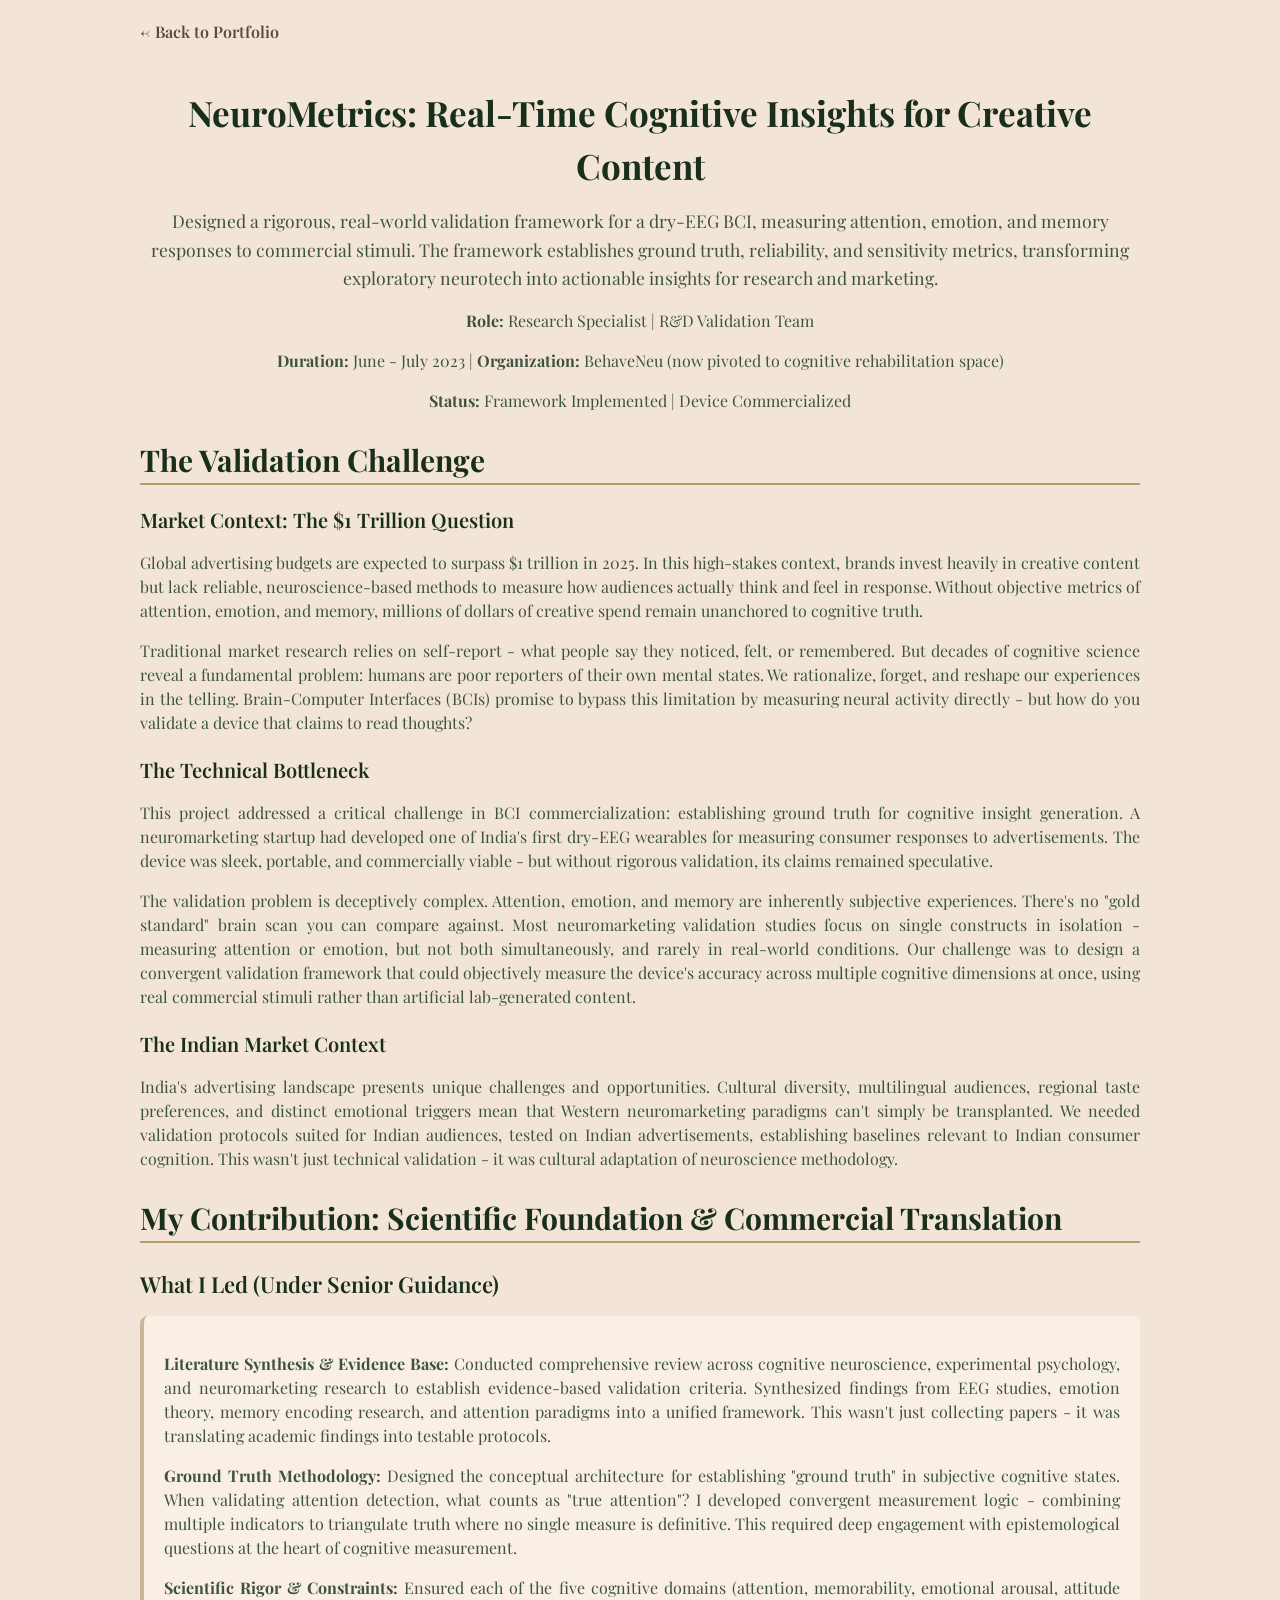
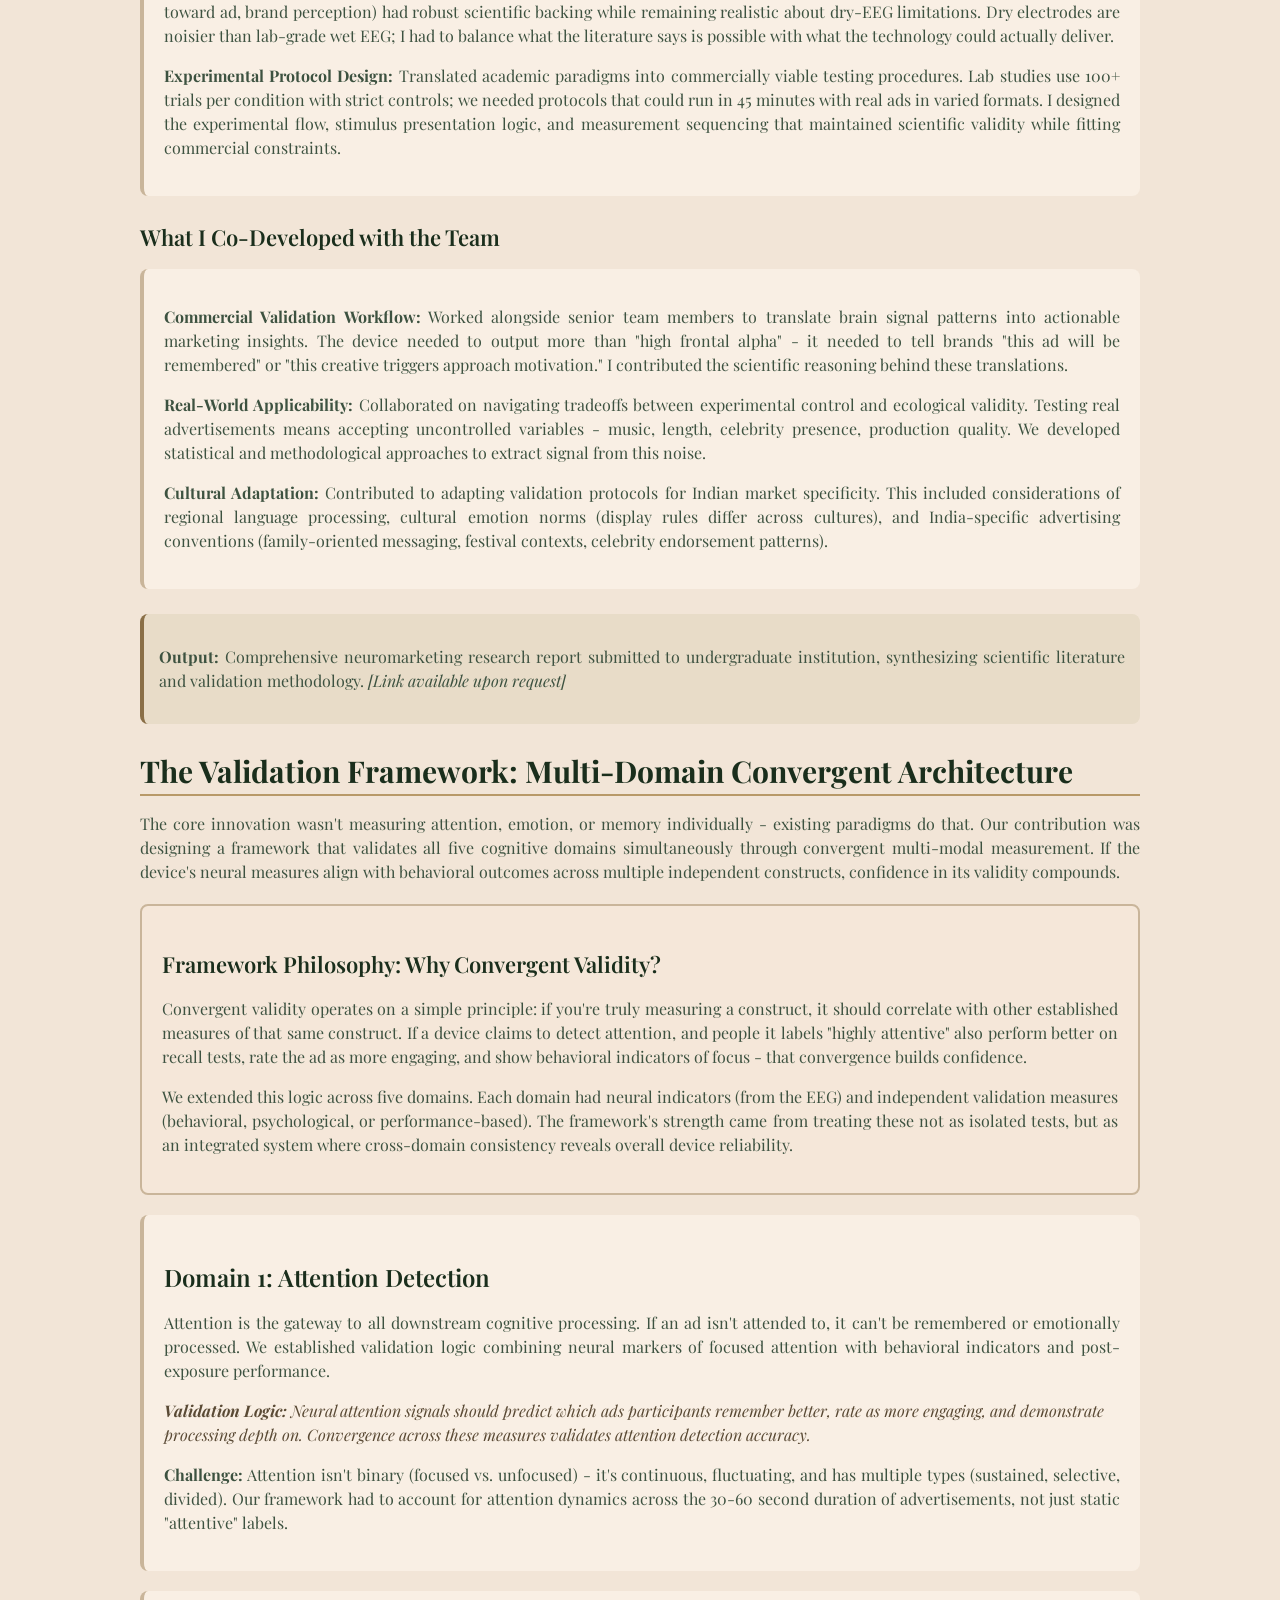
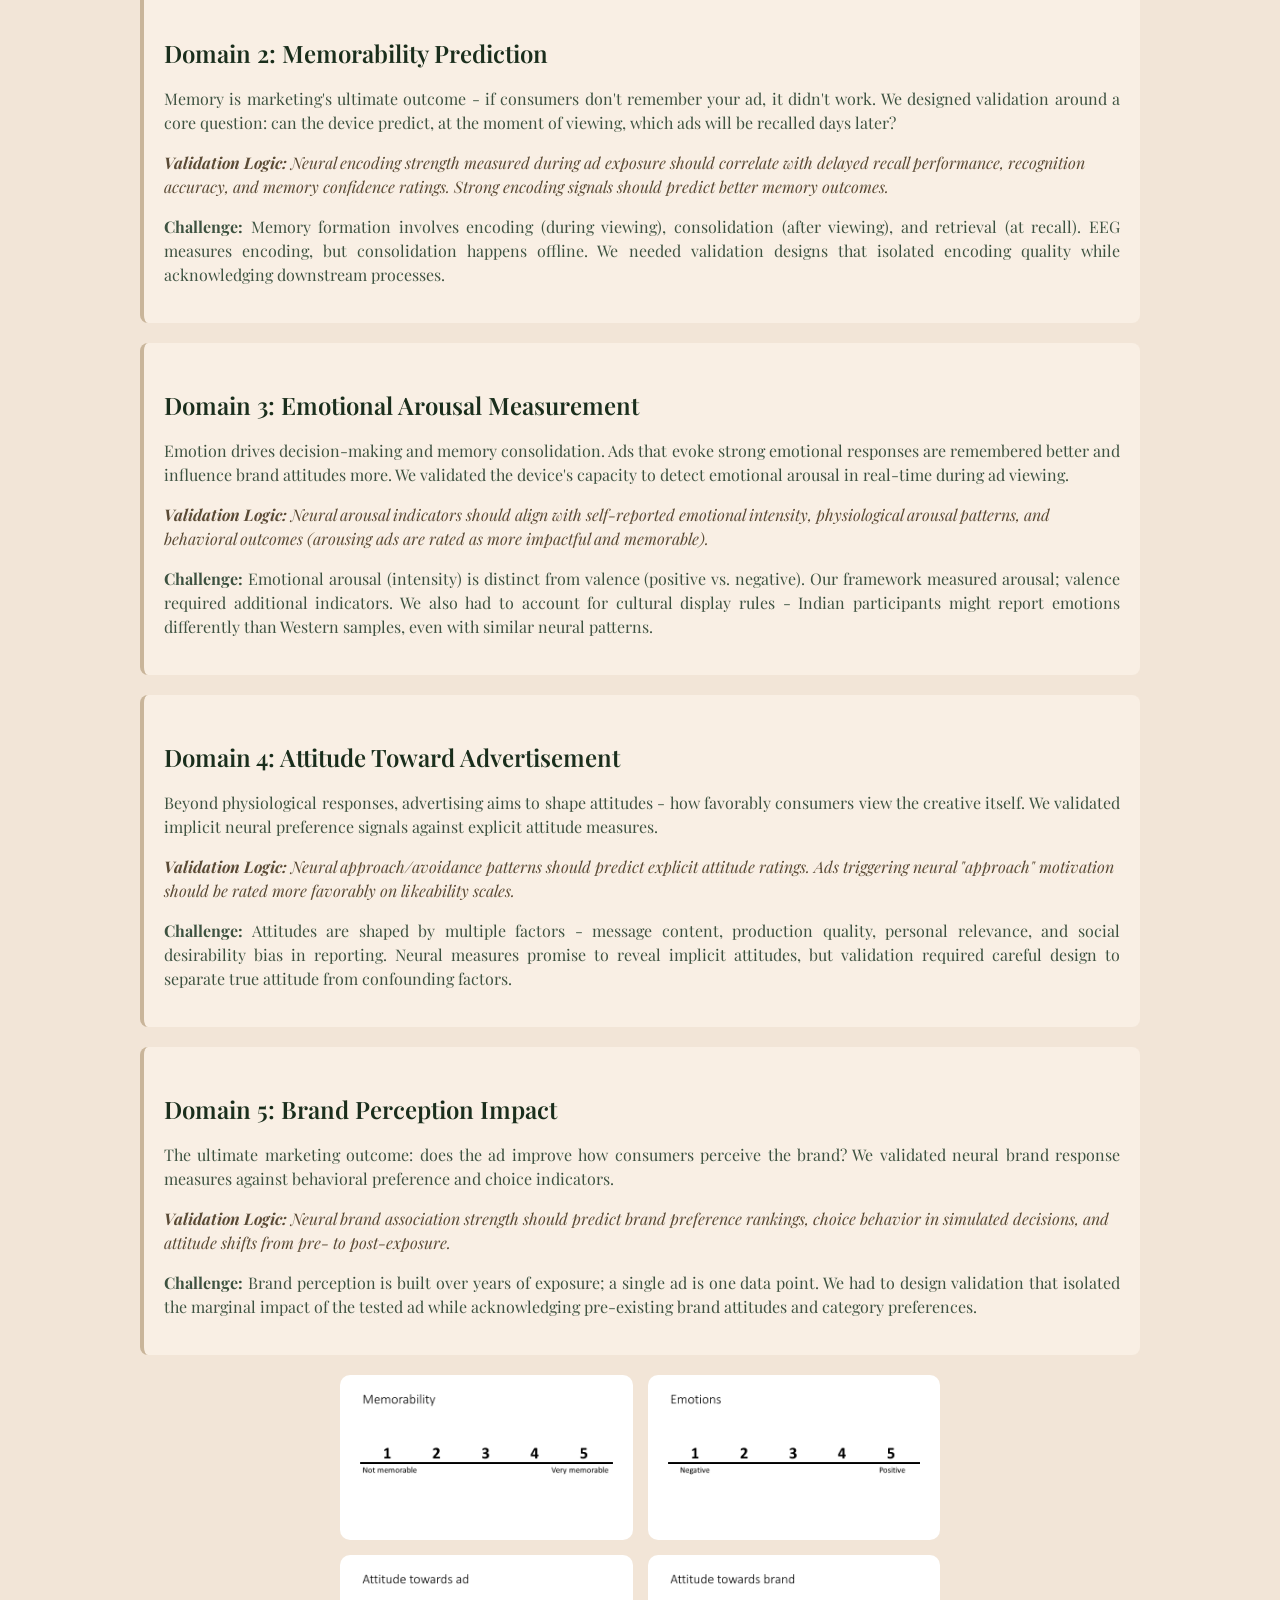
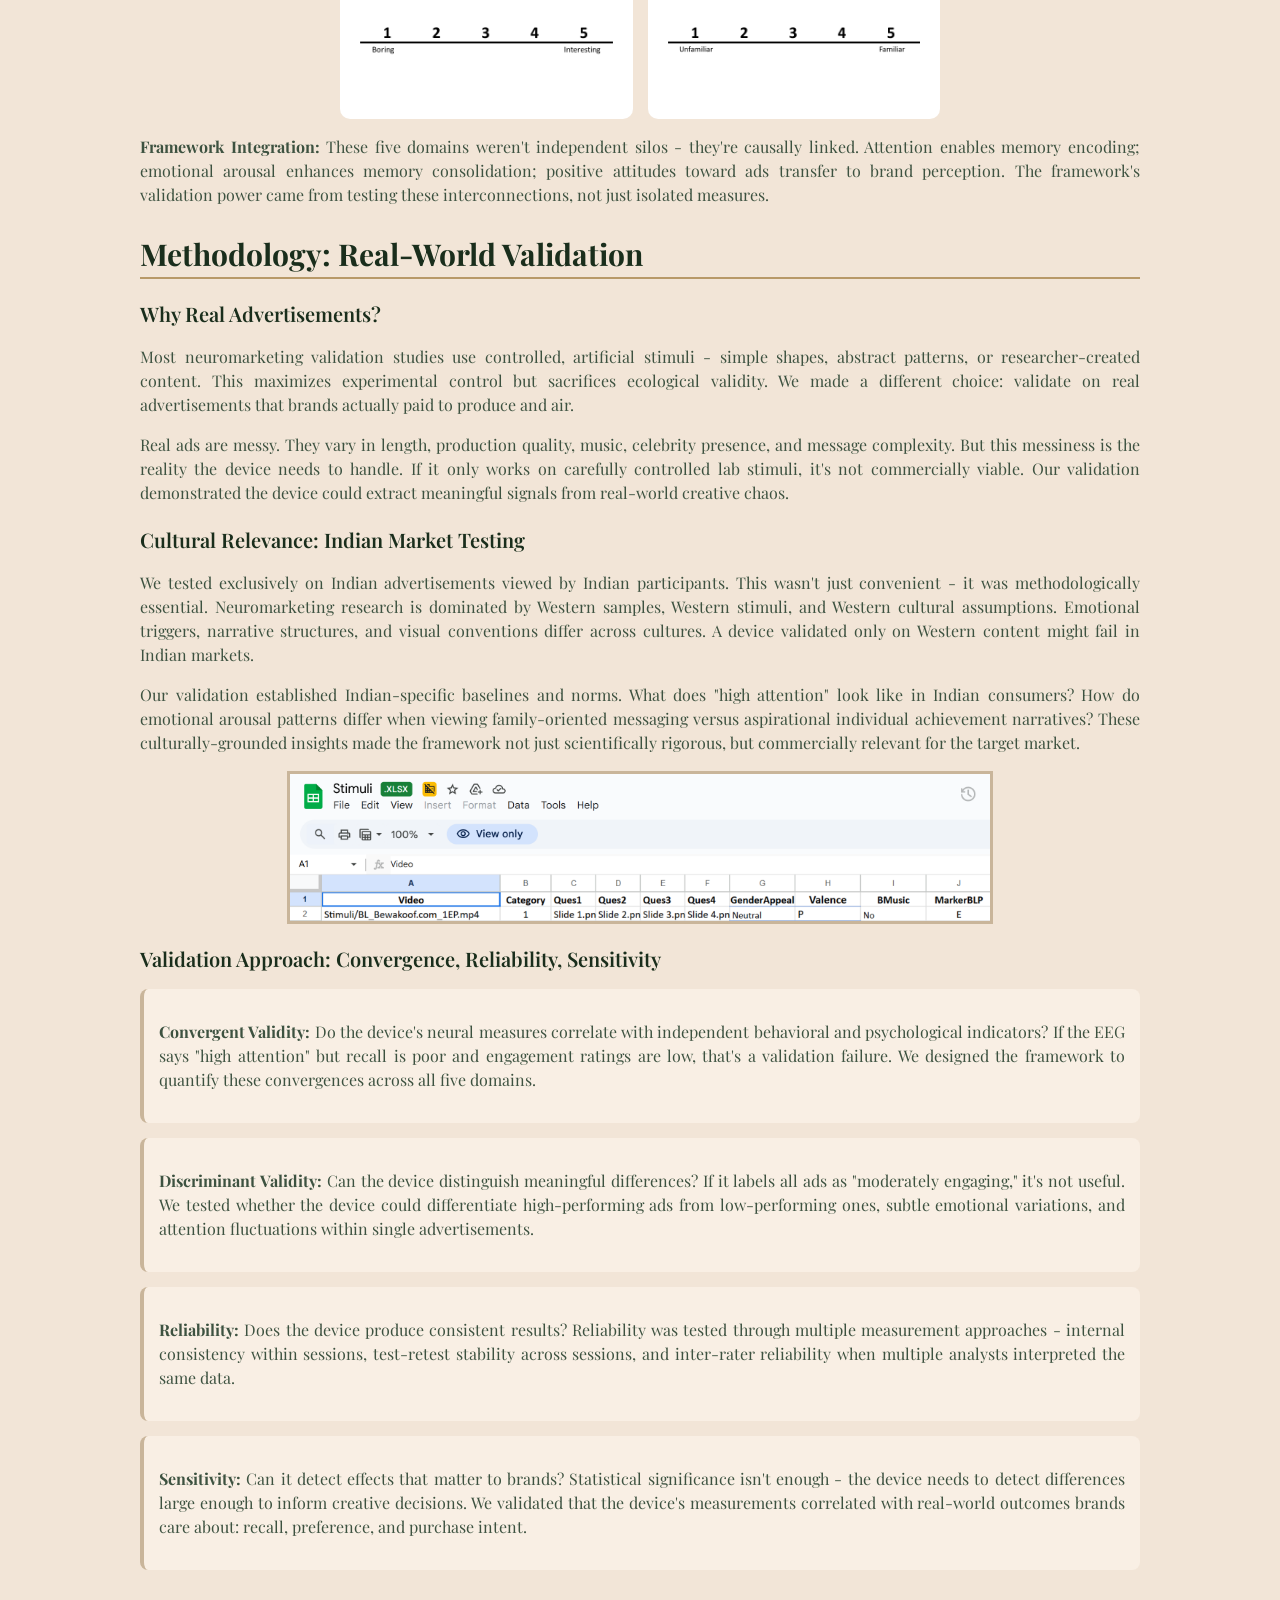
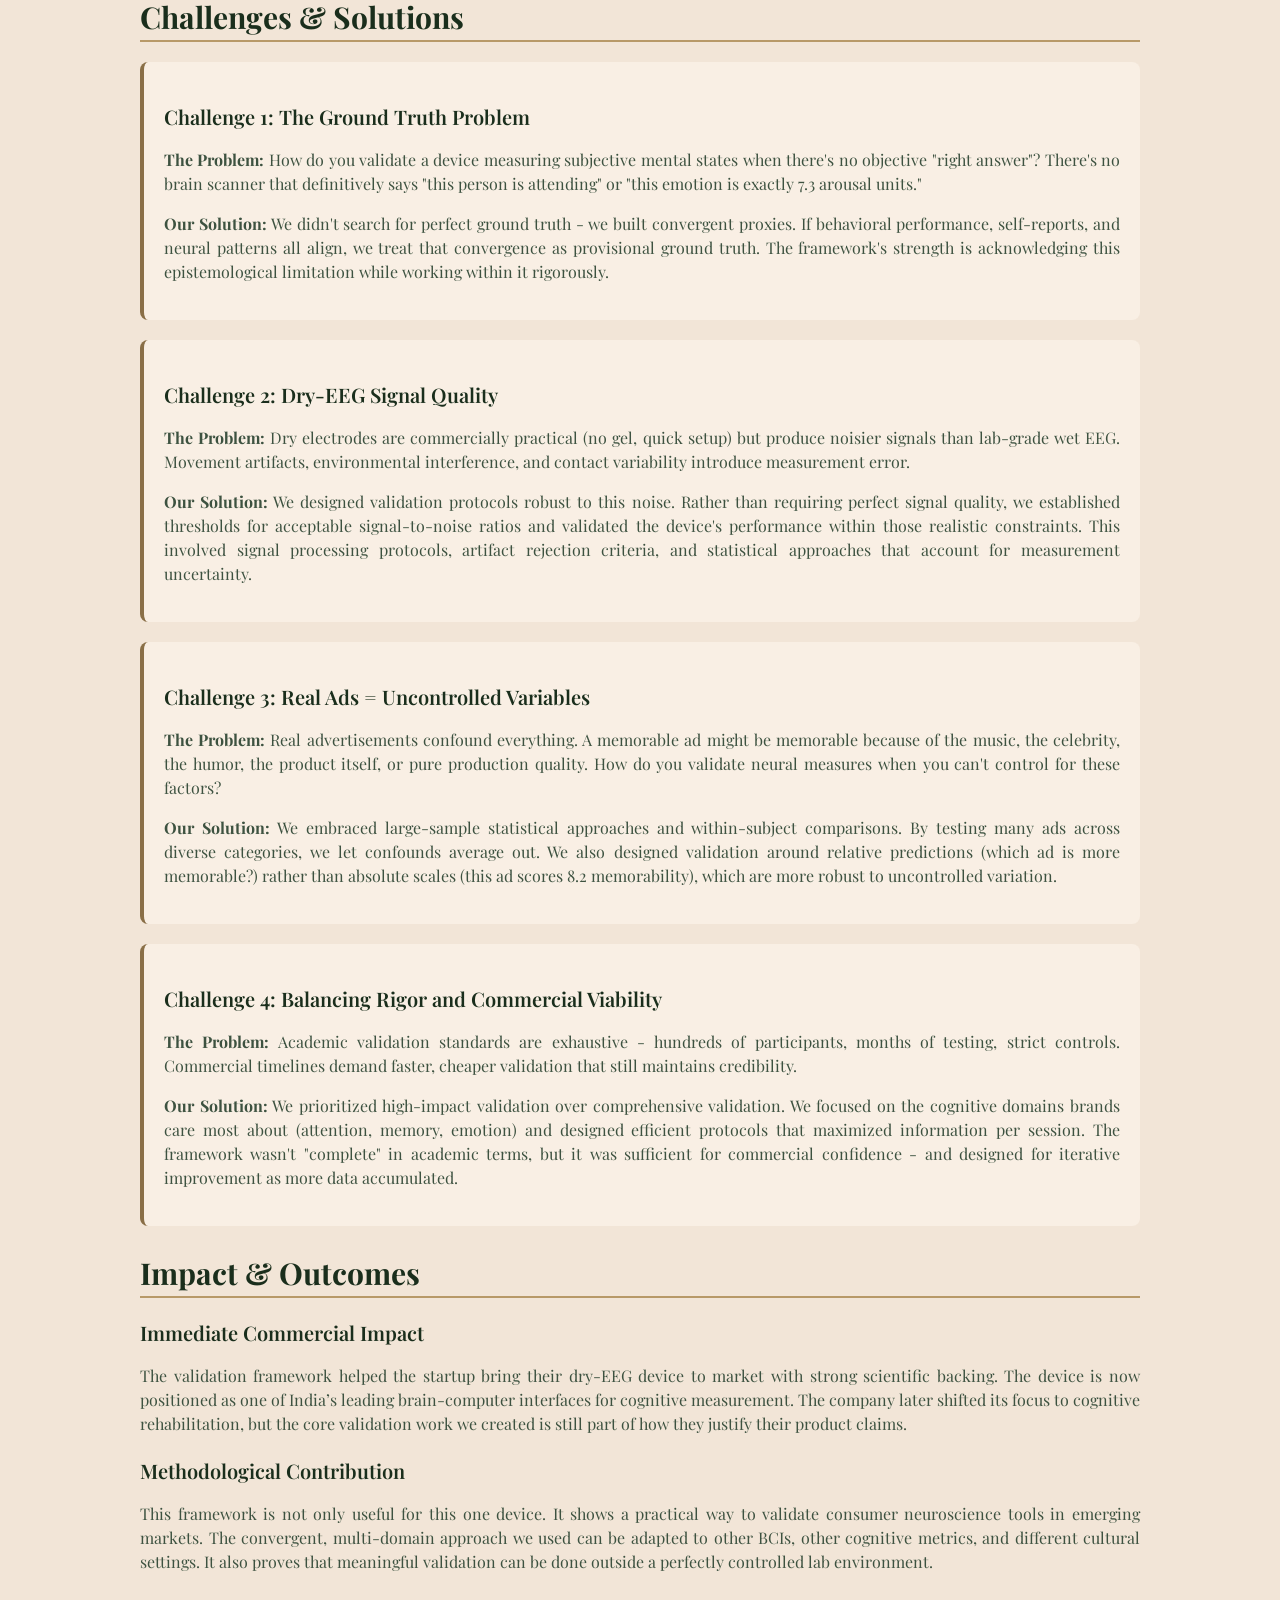
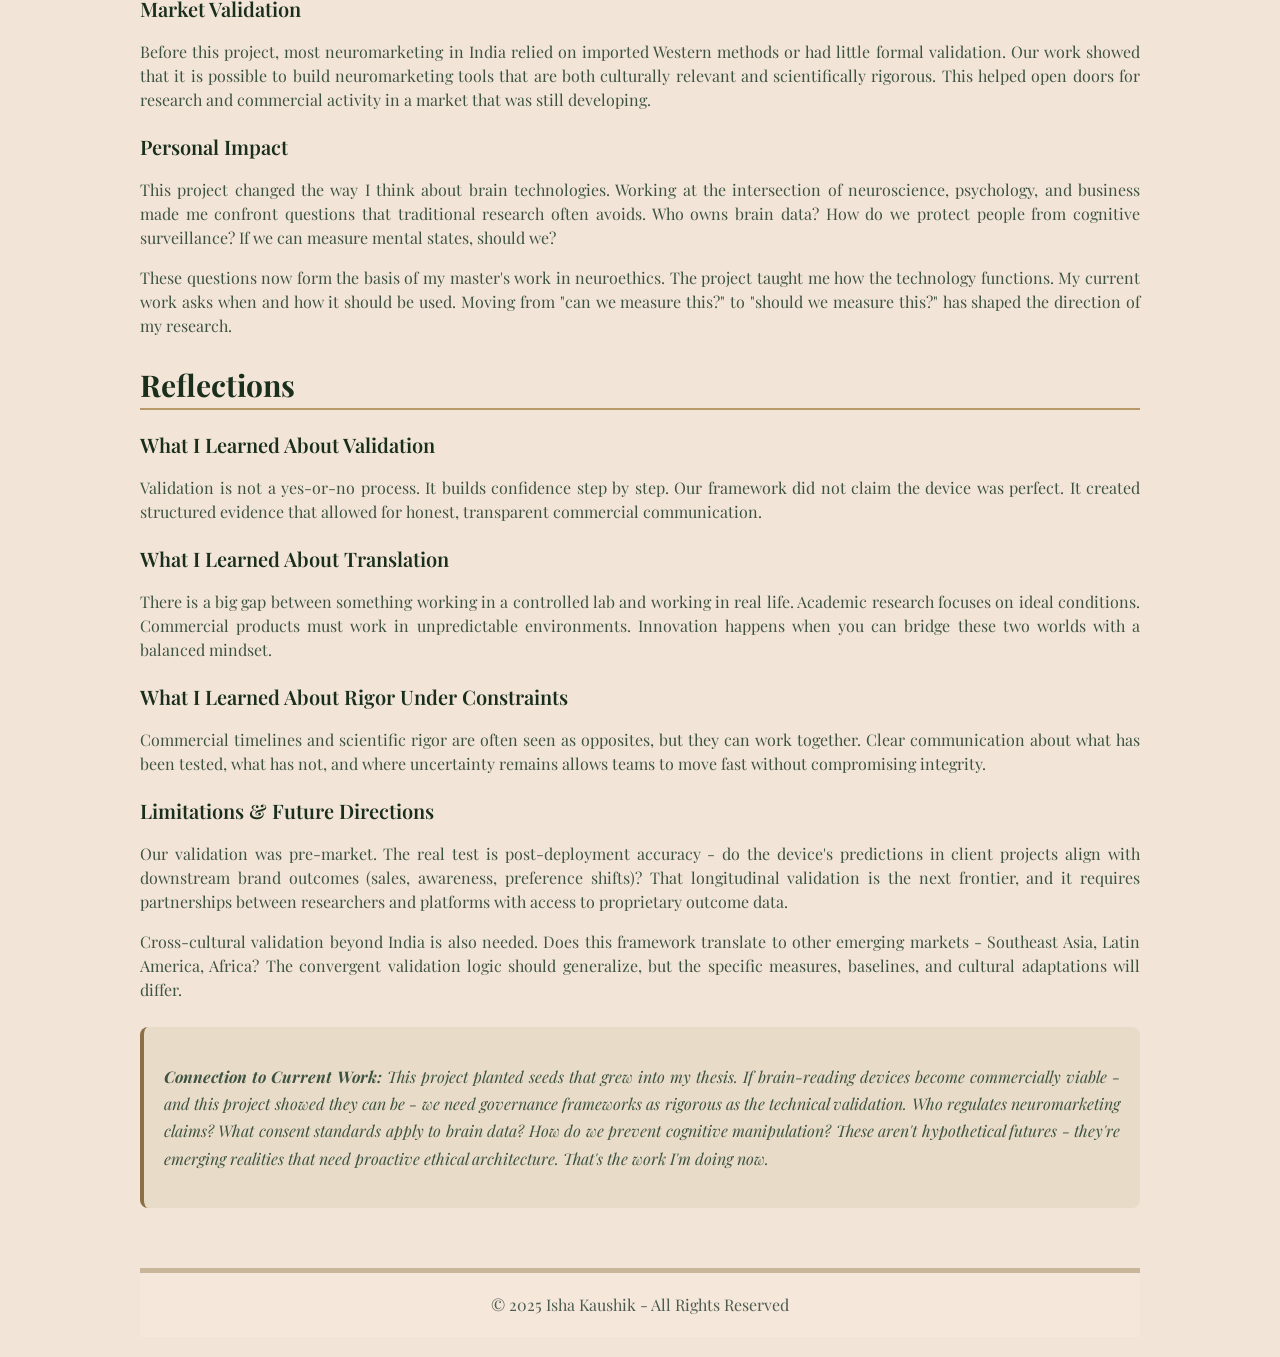
==== BCI-Project/index.html @ 55530734 "final update for bci brief" ====
<!DOCTYPE html>
<html lang="en">
<head>
    <meta charset="UTF-8">
    <meta name="viewport" content="width=device-width, initial-scale=1.0">
    <title>NeuroMetrics: Real-Time Cognitive Insights</title>
    <link rel="stylesheet" href="style.css">
</head>
<body>

<header>
    <a href="../index.html" class="back-link">← Back to Portfolio</a>
    <h1 class="project-title">NeuroMetrics: Real-Time Cognitive Insights for Creative Content</h1>
    <p class="project-subtitle">
        Designed a rigorous, real-world validation framework for a dry-EEG BCI, measuring attention, emotion, and memory responses to commercial stimuli. The framework establishes ground truth, reliability, and sensitivity metrics, transforming exploratory neurotech into actionable insights for research and marketing.
    </p>
    <p class="project-status"><strong>Role:</strong> Research Specialist | R&D Validation Team</p>
    <p class="project-contributors">
        <strong>Duration:</strong> June - July 2023 | <strong>Organization:</strong> BehaveNeu (now pivoted to cognitive rehabilitation space)
    </p>
    <p class="project-status"><strong>Status:</strong> Framework Implemented | Device Commercialized</p>
</header>

<main>
    <!-- Introduction Section -->
    <section>
        <h2>The Validation Challenge</h2>
        
        <h3 class="subsection-heading">Market Context: The $1 Trillion Question</h3>
        <p class="section-intro">
            Global advertising budgets are expected to surpass $1 trillion in 2025. In this high-stakes context, brands invest heavily in creative content but lack reliable, neuroscience-based methods to measure how audiences actually think and feel in response. Without objective metrics of attention, emotion, and memory, millions of dollars of creative spend remain unanchored to cognitive truth.
        </p>
        <p class="section-intro">
            Traditional market research relies on self-report - what people say they noticed, felt, or remembered. But decades of cognitive science reveal a fundamental problem: humans are poor reporters of their own mental states. We rationalize, forget, and reshape our experiences in the telling. Brain-Computer Interfaces (BCIs) promise to bypass this limitation by measuring neural activity directly - but how do you validate a device that claims to read thoughts?
        </p>

        <h3 class="subsection-heading">The Technical Bottleneck</h3>
        <p class="section-intro">
            This project addressed a critical challenge in BCI commercialization: establishing ground truth for cognitive insight generation. A neuromarketing startup had developed one of India's first dry-EEG wearables for measuring consumer responses to advertisements. The device was sleek, portable, and commercially viable - but without rigorous validation, its claims remained speculative.
        </p>
        <p class="section-intro">
            The validation problem is deceptively complex. Attention, emotion, and memory are inherently subjective experiences. There's no "gold standard" brain scan you can compare against. Most neuromarketing validation studies focus on single constructs in isolation - measuring attention or emotion, but not both simultaneously, and rarely in real-world conditions. Our challenge was to design a convergent validation framework that could objectively measure the device's accuracy across multiple cognitive dimensions at once, using real commercial stimuli rather than artificial lab-generated content.
        </p>

        <h3 class="subsection-heading">The Indian Market Context</h3>
        <p class="section-intro">
            India's advertising landscape presents unique challenges and opportunities. Cultural diversity, multilingual audiences, regional taste preferences, and distinct emotional triggers mean that Western neuromarketing paradigms can't simply be transplanted. We needed validation protocols suited for Indian audiences, tested on Indian advertisements, establishing baselines relevant to Indian consumer cognition. This wasn't just technical validation - it was cultural adaptation of neuroscience methodology.
        </p>
    </section>

    <!-- Contribution Section -->
    <section>
        <h2>My Contribution: Scientific Foundation & Commercial Translation</h2>
        
        <div class="contribution-section">
            <h3 class="contribution-heading">What I Led (Under Senior Guidance)</h3>
            <div class="contribution-box">
                <p class="section-intro">
                    <strong>Literature Synthesis & Evidence Base:</strong> Conducted comprehensive review across cognitive neuroscience, experimental psychology, and neuromarketing research to establish evidence-based validation criteria. Synthesized findings from EEG studies, emotion theory, memory encoding research, and attention paradigms into a unified framework. This wasn't just collecting papers - it was translating academic findings into testable protocols.
                </p>
                <p class="section-intro">
                    <strong>Ground Truth Methodology:</strong> Designed the conceptual architecture for establishing "ground truth" in subjective cognitive states. When validating attention detection, what counts as "true attention"? I developed convergent measurement logic - combining multiple indicators to triangulate truth where no single measure is definitive. This required deep engagement with epistemological questions at the heart of cognitive measurement.
                </p>
                <p class="section-intro">
                    <strong>Scientific Rigor & Constraints:</strong> Ensured each of the five cognitive domains (attention, memorability, emotional arousal, attitude toward ad, brand perception) had robust scientific backing while remaining realistic about dry-EEG limitations. Dry electrodes are noisier than lab-grade wet EEG; I had to balance what the literature says is possible with what the technology could actually deliver.
                </p>
                <p class="section-intro">
                    <strong>Experimental Protocol Design:</strong> Translated academic paradigms into commercially viable testing procedures. Lab studies use 100+ trials per condition with strict controls; we needed protocols that could run in 45 minutes with real ads in varied formats. I designed the experimental flow, stimulus presentation logic, and measurement sequencing that maintained scientific validity while fitting commercial constraints.
                </p>
            </div>
        </div>

        <div class="contribution-section">
            <h3 class="contribution-heading">What I Co-Developed with the Team</h3>
            <div class="contribution-box">
                <p class="section-intro">
                    <strong>Commercial Validation Workflow:</strong> Worked alongside senior team members to translate brain signal patterns into actionable marketing insights. The device needed to output more than "high frontal alpha" - it needed to tell brands "this ad will be remembered" or "this creative triggers approach motivation." I contributed the scientific reasoning behind these translations.
                </p>
                <p class="section-intro">
                    <strong>Real-World Applicability:</strong> Collaborated on navigating tradeoffs between experimental control and ecological validity. Testing real advertisements means accepting uncontrolled variables - music, length, celebrity presence, production quality. We developed statistical and methodological approaches to extract signal from this noise.
                </p>
                <p class="section-intro">
                    <strong>Cultural Adaptation:</strong> Contributed to adapting validation protocols for Indian market specificity. This included considerations of regional language processing, cultural emotion norms (display rules differ across cultures), and India-specific advertising conventions (family-oriented messaging, festival contexts, celebrity endorsement patterns).
                </p>
            </div>
        </div>

        <div class="output-box">
            <p class="section-intro">
                <strong>Output:</strong> Comprehensive neuromarketing research report submitted to undergraduate institution, synthesizing scientific literature and validation methodology. <em>[Link available upon request]</em>
            </p>
        </div>
    </section>

    <!-- Framework Section -->
    <section id="validation-framework">
        <h2>The Validation Framework: Multi-Domain Convergent Architecture</h2>
        
        <p class="section-intro">
            The core innovation wasn't measuring attention, emotion, or memory individually - existing paradigms do that. Our contribution was designing a framework that validates all five cognitive domains simultaneously through convergent multi-modal measurement. If the device's neural measures align with behavioral outcomes across multiple independent constructs, confidence in its validity compounds.
        </p>

        <div class="framework-philosophy-box">
            <h3>Framework Philosophy: Why Convergent Validity?</h3>
            <p class="section-intro">
                Convergent validity operates on a simple principle: if you're truly measuring a construct, it should correlate with other established measures of that same construct. If a device claims to detect attention, and people it labels "highly attentive" also perform better on recall tests, rate the ad as more engaging, and show behavioral indicators of focus - that convergence builds confidence.
            </p>
            <p class="section-intro">
                We extended this logic across five domains. Each domain had neural indicators (from the EEG) and independent validation measures (behavioral, psychological, or performance-based). The framework's strength came from treating these not as isolated tests, but as an integrated system where cross-domain consistency reveals overall device reliability.
            </p>
        </div>

        <div class="framework-part">
            <h3>Domain 1: Attention Detection</h3>
            <p class="section-intro">
                Attention is the gateway to all downstream cognitive processing. If an ad isn't attended to, it can't be remembered or emotionally processed. We established validation logic combining neural markers of focused attention with behavioral indicators and post-exposure performance.
            </p>
            <p class="framework-use">
                <strong>Validation Logic:</strong> Neural attention signals should predict which ads participants remember better, rate as more engaging, and demonstrate processing depth on. Convergence across these measures validates attention detection accuracy.
            </p>
            <p class="section-intro">
                <strong>Challenge:</strong> Attention isn't binary (focused vs. unfocused) - it's continuous, fluctuating, and has multiple types (sustained, selective, divided). Our framework had to account for attention dynamics across the 30-60 second duration of advertisements, not just static "attentive" labels.
            </p>
        </div>

        <div class="framework-part">
            <h3>Domain 2: Memorability Prediction</h3>
            <p class="section-intro">
                Memory is marketing's ultimate outcome - if consumers don't remember your ad, it didn't work. We designed validation around a core question: can the device predict, at the moment of viewing, which ads will be recalled days later?
            </p>
            <p class="framework-use">
                <strong>Validation Logic:</strong> Neural encoding strength measured during ad exposure should correlate with delayed recall performance, recognition accuracy, and memory confidence ratings. Strong encoding signals should predict better memory outcomes.
            </p>
            <p class="section-intro">
                <strong>Challenge:</strong> Memory formation involves encoding (during viewing), consolidation (after viewing), and retrieval (at recall). EEG measures encoding, but consolidation happens offline. We needed validation designs that isolated encoding quality while acknowledging downstream processes.
            </p>
        </div>

        <div class="framework-part">
            <h3>Domain 3: Emotional Arousal Measurement</h3>
            <p class="section-intro">
                Emotion drives decision-making and memory consolidation. Ads that evoke strong emotional responses are remembered better and influence brand attitudes more. We validated the device's capacity to detect emotional arousal in real-time during ad viewing.
            </p>
            <p class="framework-use">
                <strong>Validation Logic:</strong> Neural arousal indicators should align with self-reported emotional intensity, physiological arousal patterns, and behavioral outcomes (arousing ads are rated as more impactful and memorable).
            </p>
            <p class="section-intro">
                <strong>Challenge:</strong> Emotional arousal (intensity) is distinct from valence (positive vs. negative). Our framework measured arousal; valence required additional indicators. We also had to account for cultural display rules - Indian participants might report emotions differently than Western samples, even with similar neural patterns.
            </p>
        </div>

        <div class="framework-part">
            <h3>Domain 4: Attitude Toward Advertisement</h3>
            <p class="section-intro">
                Beyond physiological responses, advertising aims to shape attitudes - how favorably consumers view the creative itself. We validated implicit neural preference signals against explicit attitude measures.
            </p>
            <p class="framework-use">
                <strong>Validation Logic:</strong> Neural approach/avoidance patterns should predict explicit attitude ratings. Ads triggering neural "approach" motivation should be rated more favorably on likeability scales.
            </p>
            <p class="section-intro">
                <strong>Challenge:</strong> Attitudes are shaped by multiple factors - message content, production quality, personal relevance, and social desirability bias in reporting. Neural measures promise to reveal implicit attitudes, but validation required careful design to separate true attitude from confounding factors.
            </p>
        </div>

        <div class="framework-part">
            <h3>Domain 5: Brand Perception Impact</h3>
            <p class="section-intro">
                The ultimate marketing outcome: does the ad improve how consumers perceive the brand? We validated neural brand response measures against behavioral preference and choice indicators.
            </p>
            <p class="framework-use">
                <strong>Validation Logic:</strong> Neural brand association strength should predict brand preference rankings, choice behavior in simulated decisions, and attitude shifts from pre- to post-exposure.
            </p>
            <p class="section-intro">
                <strong>Challenge:</strong> Brand perception is built over years of exposure; a single ad is one data point. We had to design validation that isolated the marginal impact of the tested ad while acknowledging pre-existing brand attitudes and category preferences.
            </p>
        </div>
        <div class="image-grid">
    <img src="Slide 1.PNG" alt="Image 1">
    <img src="Slide 2.PNG" alt="Image 2">
    <img src="Slide 3.PNG" alt="Image 3">
    <img src="Slide 4.PNG" alt="Image 4">
</div>
        <p class="section-intro">
            <strong>Framework Integration:</strong> These five domains weren't independent silos - they're causally linked. Attention enables memory encoding; emotional arousal enhances memory consolidation; positive attitudes toward ads transfer to brand perception. The framework's validation power came from testing these interconnections, not just isolated measures.
        </p>
    </section>

    <!-- Methodology Section -->
    <section>
        <h2>Methodology: Real-World Validation</h2>

        <h3 class="subsection-heading">Why Real Advertisements?</h3>
        <p class="section-intro">
            Most neuromarketing validation studies use controlled, artificial stimuli - simple shapes, abstract patterns, or researcher-created content. This maximizes experimental control but sacrifices ecological validity. We made a different choice: validate on real advertisements that brands actually paid to produce and air.
        </p>
        <p class="section-intro">
            Real ads are messy. They vary in length, production quality, music, celebrity presence, and message complexity. But this messiness is the reality the device needs to handle. If it only works on carefully controlled lab stimuli, it's not commercially viable. Our validation demonstrated the device could extract meaningful signals from real-world creative chaos.
        </p>

        <h3 class="subsection-heading">Cultural Relevance: Indian Market Testing</h3>
        <p class="section-intro">
            We tested exclusively on Indian advertisements viewed by Indian participants. This wasn't just convenient - it was methodologically essential. Neuromarketing research is dominated by Western samples, Western stimuli, and Western cultural assumptions. Emotional triggers, narrative structures, and visual conventions differ across cultures. A device validated only on Western content might fail in Indian markets.
        </p>
        <p class="section-intro">
            Our validation established Indian-specific baselines and norms. What does "high attention" look like in Indian consumers? How do emotional arousal patterns differ when viewing family-oriented messaging versus aspirational individual achievement narratives? These culturally-grounded insights made the framework not just scientifically rigorous, but commercially relevant for the target market.
        </p>
        <img src="Screenshot 2025-12-10 220614.png" alt="Example Picture" class="example-picture">
        <h3 class="subsection-heading">Validation Approach: Convergence, Reliability, Sensitivity</h3>
        
        <div class="methodology-box">
            <p class="section-intro">
                <strong>Convergent Validity:</strong> Do the device's neural measures correlate with independent behavioral and psychological indicators? If the EEG says "high attention" but recall is poor and engagement ratings are low, that's a validation failure. We designed the framework to quantify these convergences across all five domains.
            </p>
        </div>

        <div class="methodology-box">
            <p class="section-intro">
                <strong>Discriminant Validity:</strong> Can the device distinguish meaningful differences? If it labels all ads as "moderately engaging," it's not useful. We tested whether the device could differentiate high-performing ads from low-performing ones, subtle emotional variations, and attention fluctuations within single advertisements.
            </p>
        </div>

        <div class="methodology-box">
            <p class="section-intro">
                <strong>Reliability:</strong> Does the device produce consistent results? Reliability was tested through multiple measurement approaches - internal consistency within sessions, test-retest stability across sessions, and inter-rater reliability when multiple analysts interpreted the same data.
            </p>
        </div>

        <div class="methodology-box">
            <p class="section-intro">
                <strong>Sensitivity:</strong> Can it detect effects that matter to brands? Statistical significance isn't enough - the device needs to detect differences large enough to inform creative decisions. We validated that the device's measurements correlated with real-world outcomes brands care about: recall, preference, and purchase intent.
            </p>
        </div>
    </section>

    <!-- Challenges Section -->
    <section>
        <h2>Challenges & Solutions</h2>

        <div class="challenge-box">
            <h3 class="challenge-heading">Challenge 1: The Ground Truth Problem</h3>
            <p class="section-intro">
                <strong>The Problem:</strong> How do you validate a device measuring subjective mental states when there's no objective "right answer"? There's no brain scanner that definitively says "this person is attending" or "this emotion is exactly 7.3 arousal units."
            </p>
            <p class="section-intro">
                <strong>Our Solution:</strong> We didn't search for perfect ground truth - we built convergent proxies. If behavioral performance, self-reports, and neural patterns all align, we treat that convergence as provisional ground truth. The framework's strength is acknowledging this epistemological limitation while working within it rigorously.
            </p>
        </div>

        <div class="challenge-box">
            <h3 class="challenge-heading">Challenge 2: Dry-EEG Signal Quality</h3>
            <p class="section-intro">
                <strong>The Problem:</strong> Dry electrodes are commercially practical (no gel, quick setup) but produce noisier signals than lab-grade wet EEG. Movement artifacts, environmental interference, and contact variability introduce measurement error.
            </p>
            <p class="section-intro">
                <strong>Our Solution:</strong> We designed validation protocols robust to this noise. Rather than requiring perfect signal quality, we established thresholds for acceptable signal-to-noise ratios and validated the device's performance within those realistic constraints. This involved signal processing protocols, artifact rejection criteria, and statistical approaches that account for measurement uncertainty.
            </p>
        </div>

        <div class="challenge-box">
            <h3 class="challenge-heading">Challenge 3: Real Ads = Uncontrolled Variables</h3>
            <p class="section-intro">
                <strong>The Problem:</strong> Real advertisements confound everything. A memorable ad might be memorable because of the music, the celebrity, the humor, the product itself, or pure production quality. How do you validate neural measures when you can't control for these factors?
            </p>
            <p class="section-intro">
                <strong>Our Solution:</strong> We embraced large-sample statistical approaches and within-subject comparisons. By testing many ads across diverse categories, we let confounds average out. We also designed validation around relative predictions (which ad is more memorable?) rather than absolute scales (this ad scores 8.2 memorability), which are more robust to uncontrolled variation.
            </p>
        </div>

        <div class="challenge-box">
            <h3 class="challenge-heading">Challenge 4: Balancing Rigor and Commercial Viability</h3>
            <p class="section-intro">
                <strong>The Problem:</strong> Academic validation standards are exhaustive - hundreds of participants, months of testing, strict controls. Commercial timelines demand faster, cheaper validation that still maintains credibility.
            </p>
            <p class="section-intro">
                <strong>Our Solution:</strong> We prioritized high-impact validation over comprehensive validation. We focused on the cognitive domains brands care most about (attention, memory, emotion) and designed efficient protocols that maximized information per session. The framework wasn't "complete" in academic terms, but it was sufficient for commercial confidence - and designed for iterative improvement as more data accumulated.
            </p>
        </div>
    </section>

    <!-- Impact Section -->
    <section>
        <h2>Impact & Outcomes</h2>

        <h3 class="subsection-heading">Immediate Commercial Impact</h3>
        <p class="section-intro">
            The validation framework helped the startup bring their dry-EEG device to market with strong scientific backing. The device is now positioned as one of India’s leading brain-computer interfaces for cognitive measurement. The company later shifted its focus to cognitive rehabilitation, but the core validation work we created is still part of how they justify their product claims.
        </p>

        <h3 class="subsection-heading">Methodological Contribution</h3>
        <p class="section-intro">
            This framework is not only useful for this one device. It shows a practical way to validate consumer neuroscience tools in emerging markets. The convergent, multi-domain approach we used can be adapted to other BCIs, other cognitive metrics, and different cultural settings. It also proves that meaningful validation can be done outside a perfectly controlled lab environment.
        </p>

        <h3 class="subsection-heading">Market Validation</h3>
        <p class="section-intro">
            Before this project, most neuromarketing in India relied on imported Western methods or had little formal validation. Our work showed that it is possible to build neuromarketing tools that are both culturally relevant and scientifically rigorous. This helped open doors for research and commercial activity in a market that was still developing.
        </p>

        <h3 class="subsection-heading">Personal Impact</h3>
        <p class="section-intro">
            This project changed the way I think about brain technologies. Working at the intersection of neuroscience, psychology, and business made me confront questions that traditional research often avoids.
Who owns brain data? How do we protect people from cognitive surveillance? If we can measure mental states, should we?
        </p>
        <p class="section-intro">
            These questions now form the basis of my master's work in neuroethics. The project taught me how the technology functions. My current work asks when and how it should be used. Moving from "can we measure this?" to "should we measure this?" has shaped the direction of my research.
        </p>
    </section>

    <!-- Reflection Section -->
    <section>
        <h2>Reflections</h2>

        <h3 class="subsection-heading">What I Learned About Validation</h3>
        <p class="section-intro">
            Validation is not a yes-or-no process. It builds confidence step by step. Our framework did not claim the device was perfect. It created structured evidence that allowed for honest, transparent commercial communication.
        </p>

        <h3 class="subsection-heading">What I Learned About Translation</h3>
        <p class="section-intro">
            There is a big gap between something working in a controlled lab and working in real life. Academic research focuses on ideal conditions. Commercial products must work in unpredictable environments. Innovation happens when you can bridge these two worlds with a balanced mindset.
            </p>

        <h3 class="subsection-heading">What I Learned About Rigor Under Constraints</h3>
        <p class="section-intro">
            Commercial timelines and scientific rigor are often seen as opposites, but they can work together. Clear communication about what has been tested, what has not, and where uncertainty remains allows teams to move fast without compromising integrity.
        </p>

        <h3 class="subsection-heading">Limitations & Future Directions</h3>
        <p class="section-intro">
            Our validation was pre-market. The real test is post-deployment accuracy - do the device's predictions in client projects align with downstream brand outcomes (sales, awareness, preference shifts)? That longitudinal validation is the next frontier, and it requires partnerships between researchers and platforms with access to proprietary outcome data.
        </p>
        <p class="section-intro">
            Cross-cultural validation beyond India is also needed. Does this framework translate to other emerging markets - Southeast Asia, Latin America, Africa? The convergent validation logic should generalize, but the specific measures, baselines, and cultural adaptations will differ.
        </p>

        <div class="connection-box">
            <p class="section-intro">
                <strong>Connection to Current Work:</strong> This project planted seeds that grew into my thesis. If brain-reading devices become commercially viable - and this project showed they can be - we need governance frameworks as rigorous as the technical validation. Who regulates neuromarketing claims? What consent standards apply to brain data? How do we prevent cognitive manipulation? These aren't hypothetical futures - they're emerging realities that need proactive ethical architecture. That's the work I'm doing now.
            </p>
        </div>
    </section>

</main>

<footer>
    <p>© 2025 Isha Kaushik - All Rights Reserved</p>
</footer>

</body>
</html>
---- BCI-Project/style.css ----
/* Importing a Google Font: 'Playfair Display' with different font weights */
@import url('https://fonts.googleapis.com/css2?family=Playfair+Display:wght@400;600;700&display=swap');
/* ===== Base Styles ===== */
body{
  font-family: 'Playfair Display', serif; /*base style is playfair and fallback style is serif*/
  line-height: 1.5; /* Improves text readability */
  color: #2d3e2f; /* Default text color */
  background: #f2e5d7; /* Light beige background */
  max-width: 1000px; /* Limits page width for readability */
  margin: auto; /* Centers the page content horizontally */
  padding: 20px 20px; /* Adds spacing inside the page edges */
}

header {
    margin-bottom: 20px; /* Adds space below header */
}

h1 {
    font-size: 35px; /* Large title size */
    font-weight: 700; /* Extra bold */
    margin-bottom: 0px; /* Space below title */
    text-align: center; /* Centers the title */
  color: #1a2e1c; /* Dark green text */
}

.tagline-container {
    text-align: center;
  color: #3d5240; /* Slightly muted dark green */
  }
/* ===== Introduction Section ===== */
.intro {
    margin-bottom: 30px; /* Adds spacing after intro section */
}
.intro-container{
  display:flex;
  gap: 50px; /* Space between them */
  align-items: center; /* centers them vertically within the container */
}
.intro-left {
    flex-shrink: 0; /* Prevents the image from shrinking */
}
.profile-photo {
  width: 200px; /* Image width */
  height: 200px; /* Image height */
  object-fit: cover; /* Ensures image fills the box without distortion */
  border: 5px solid #8a6f47; /* Adds brown border around image */
  display: block; /* Removes inline spacing below image */
}

.intro-right {
    flex: 1; /* Makes text container take remaining space */
}
.intro-right p {
  font-size: 1rem; /* Regular text size */
  text-align: justify; /* Even left and right edges */
  color: #3d5240; /* Slightly muted dark green */
}
.intro-right a {
    color: #5a4a35; /* Brownish color for links */
    text-decoration: none; /* Removes underlines */
}
.intro-right a:hover {
    border-bottom: 1px solid #5a4a35; /* Shows underline on hover */
}
.contact-links {
    display: flex; /* Arranges links horizontally */
    gap: 20px; /* Space between links */
    flex-wrap: wrap; /* Allows wrapping on smaller screens */
}
.contact-links a {
    color: #5a4a35; /* Link color */
}
.contact-links a:hover {
    color: #2d3e2f; /* Darker on hover */
  
}
h2 {
    font-size: 30px; /* Subheading size */
    font-weight: 700; /* Bold */
  margin-bottom: 10px; /* Space after heading */
  border-bottom: 2px solid #b89968; /* Decorative bottom border */
  color: #1a2e1c; /* Dark green text */
}
.section-intro {
  font-size: 1rem; /* Regular text size */
  text-align: justify; /* Even left and right edges */
  color: #3d5240; /* Slightly muted dark green */
}
.section-intro a {
    color: #7a4b2a; /* Warm brown accent */
    text-decoration: none;
    font-weight: 400;
}
.section-intro a:hover {
    color: #a35b38;
}
.section-list {
    max-width: 1000px;
    list-style: none; /* Removes bullet points */
    padding-left: 0;
}
.section-list li {
    font-size: 1.05rem;
    color: #2f3b32;
    background-color: #f9efe4;
    border-left: 4px solid #c9b59a; /* Accent line for emphasis */
    padding: 15px 20px;
    margin-bottom: 15px;
    border-radius: 8px;
    transition: transform 0.2s ease, box-shadow 0.3s ease;
}
/* Remove default link styling for project links */
.section-list li a.project-link {
  color: inherit;
  text-decoration: none;
  display: block;
}
.section-list li a.project-link:hover {
  color: inherit;
  text-decoration: none;
}
/* Hover effect on each project item */
.section-list li:hover {
    transform: translateY(-3px);
    box-shadow: 0 4px 8px rgba(0, 0, 0, 0.1);
    background-color: #f5e7d9;
    cursor: pointer; /* Show it's clickable */
}
.news-item {
    margin-bottom: 20px; /* Space between news items */
    padding: 15px; /* Inner spacing */
    background: #c9a876; /* Warm beige background */
    border-left: 3px solid #8a6f47; /* Accent border o*/
}
 
footer {
    text-align: center;
    margin-top: 60px;
    padding: 20px 0;
    color: #4b5b4f;
    font-size: 1rem;
    border-top: 5px solid #c9b59a;
    background-color: #f5e7d9;
}

footer p {
    margin: 0;
}
/* ===== BACK TO TOP BUTTON ===== */
.back-to-top {
  position: fixed;
  bottom: 30px;
  right: 30px;
  width: 50px;
  height: 50px;
  background: #8a6f47;
  color: #f2e5d7;
  border: none;
  border-radius: 50%;
  font-size: 24px;
  cursor: pointer;
  opacity: 0;
  visibility: hidden;
  transition: all 0.3s ease;
  box-shadow: 0 4px 12px rgba(0, 0, 0, 0.15);
  z-index: 1000;
}

.back-to-top.visible {
  opacity: 1;
  visibility: visible;
}

.back-to-top:hover {
  background: #6b5838;
  transform: translateY(-3px);
  box-shadow: 0 6px 16px rgba(0, 0, 0, 0.2);
}

/* ===== FADE IN ANIMATION ===== */
.section-list li,
.news-item,
.miscs-item {
  opacity: 0;
  transform: translateY(20px);
  transition: opacity 0.6s ease, transform 0.6s ease;
}

.section-list li.fade-in,
.news-item.fade-in,
.miscs-item.fade-in {
  opacity: 1;
  transform: translateY(0);
}

/* ===== SMOOTH SCROLL BEHAVIOR ===== */
html {
  scroll-behavior: smooth;
}

/* ===== ACTIVE LINK STYLE (optional navigation) ===== */
a.active {
  color: #8a6f47 !important;
  font-weight: 600;
}

/* ===== MOBILE ADJUSTMENTS ===== */
@media (max-width: 768px) {
  .back-to-top {
    width: 45px;
    height: 45px;
    bottom: 20px;
    right: 20px;
    font-size: 20px;
  }
}

/* ===== PROJECT PAGE SPECIFIC STYLES ===== */
.back-link {
    color: #5a4a35;
    text-decoration: none;
    font-weight: 600;
    display: inline-block;
    margin-bottom: 20px;
}

.back-link:hover {
    color: #2d3e2f;
}

.project-title {
    font-size: 35px;
    font-weight: 700;
    color: #1a2e1c;
    text-align: center;
    margin-bottom: 15px;
}

.project-subtitle {
    text-align: center;
    color: #3d5240;
    font-size: 1.1rem;
    margin-top: 10px;
    line-height: 1.6;
}

.project-status,
.project-contributors {
    text-align: center;
    color: #3d5240;
    margin-top: 10px;
}

.project-image {
    max-width: 100%;
    height: auto;
    margin: 20px 0;
    border: 3px solid #c9b59a;
    display: block;
}

/* ===== FRAMEWORK SECTION STYLES ===== */
.framework-part {
    background: #f9efe4;
    padding: 20px;
    margin: 20px 0;
    border-left: 4px solid #c9b59a;
    border-radius: 8px;
}

.framework-part h3 {
    color: #1a2e1c;
    font-size: 24px;
    font-weight: 600;
    margin-bottom: 15px;
    border-bottom: none;
}

.framework-use {
    color: #5a4a35;
    font-style: italic;
    margin-top: 10px;
}

.framework-image {
    max-width: 100%;
    height: auto;
    margin: 15px 0;
    border: 3px solid #c9b59a;
}

.framework-list {
    color: #3d5240;
    margin: 15px 0;
    padding-left: 25px;
}

.framework-list li {
    margin-bottom: 8px;
}

/* ===== NEUROMETRICS PROJECT STYLES ===== */
.subsection-heading {
    color: #1a2e1c;
    font-size: 20px;
    font-weight: 600;
    margin-top: 20px;
    margin-bottom: 10px;
}

.contribution-section {
    margin: 25px 0;
}

.contribution-heading {
    color: #1a2e1c;
    font-size: 22px;
    font-weight: 600;
    margin-bottom: 15px;
}

.contribution-box {
    background: #f9efe4;
    padding: 20px;
    margin: 15px 0;
    border-left: 4px solid #c9b59a;
    border-radius: 8px;
}

.output-box {
    background: #e8dcc8;
    padding: 15px;
    margin: 20px 0;
    border-left: 4px solid #8a6f47;
    border-radius: 8px;
}

.framework-philosophy-box {
    background: #f5e7d9;
    padding: 20px;
    margin: 20px 0;
    border: 2px solid #c9b59a;
    border-radius: 8px;
}

.framework-philosophy-box h3 {
    color: #1a2e1c;
    font-size: 22px;
    font-weight: 600;
    margin-bottom: 15px;
    border-bottom: none;
}

.methodology-box {
    background: #f9efe4;
    padding: 15px;
    margin: 15px 0;
    border-left: 4px solid #c9b59a;
    border-radius: 8px;
}

.challenge-box {
    background: #f9efe4;
    padding: 20px;
    margin: 20px 0;
    border-left: 4px solid #8a6f47;
    border-radius: 8px;
}

.challenge-heading {
    color: #1a2e1c;
    font-size: 20px;
    font-weight: 600;
    margin-bottom: 10px;
}

.connection-box {
    background: #e8dcc8;
    padding: 20px;
    margin: 25px 0;
    border-left: 4px solid #8a6f47;
    border-radius: 8px;
}

.connection-box p {
    font-style: italic;
    line-height: 1.7;
}
.image-grid {
  display: grid;
  grid-template-columns: repeat(2, 1fr); /* 2 columns */
  gap: 15px; /* space between images */
  max-width: 600px; /* optional: adjust size */
  margin: 0 auto; /* optional: center the grid */
}

.image-grid img {
  width: 100%;
  height: auto;
  border-radius: 10px; /* optional: rounded corners */
  object-fit: cover;
}
.example-picture{
  max-width: 100%;
    height: auto;
    margin: 15px 0;
    border: 3px solid #c9b59a;
    display: block;           /* This was already there */
    margin-left: auto;        /* ADD THIS - centers horizontally */
    margin-right: auto;       /* ADD THIS - centers horizontally */
    max-width: 700px;
}
/* ===== IMPLEMENTATION SECTION STYLES ===== */
.workflow-stage {
    background: #f9efe4;
    padding: 20px;
    margin: 25px 0;
    border-left: 4px solid #8a6f47;
    border-radius: 8px;
}

.stage-header {
    color: #1a2e1c;
    font-size: 22px;
    font-weight: 600;
    margin-bottom: 10px;
}

.tools-box {
    background: #f5e7d9;
    padding: 15px;
    margin: 15px 0;
    border-radius: 6px;
    border: 2px solid #c9b59a;
}

.tools-header {
    color: #5a4a35;
    margin-bottom: 8px;
    font-weight: 600;
}

.tools-list {
    color: #3d5240;
    margin: 10px 0;
    padding-left: 25px;
}

.tools-list li {
    margin-bottom: 8px;
}

.clinical-pearl {
    background: #c9a876;
    padding: 12px;
    border-left: 3px solid #8a6f47;
    color: #2d3e2f;
    margin-top: 15px;
    border-radius: 4px;
}

.implementation-subheading {
    color: #1a2e1c;
    font-size: 24px;
    font-weight: 600;
    margin-top: 30px;
    margin-bottom: 15px;
    border-bottom: none;
}

.implementation-list {
    color: #3d5240;
    margin: 15px 0;
    padding-left: 25px;
    text-align: justify;
}

.implementation-list li {
    margin-bottom: 12px;
}

.impact-highlight {
    background: #e8dcc8;
    padding: 20px;
    border-left: 4px solid #8a6f47;
    border-radius: 8px;
    margin: 20px 0;
}

.impact-highlight p {
    color: #2d3e2f;
    font-style: italic;
    text-align: justify;
    line-height: 1.7;
    margin: 0;
}
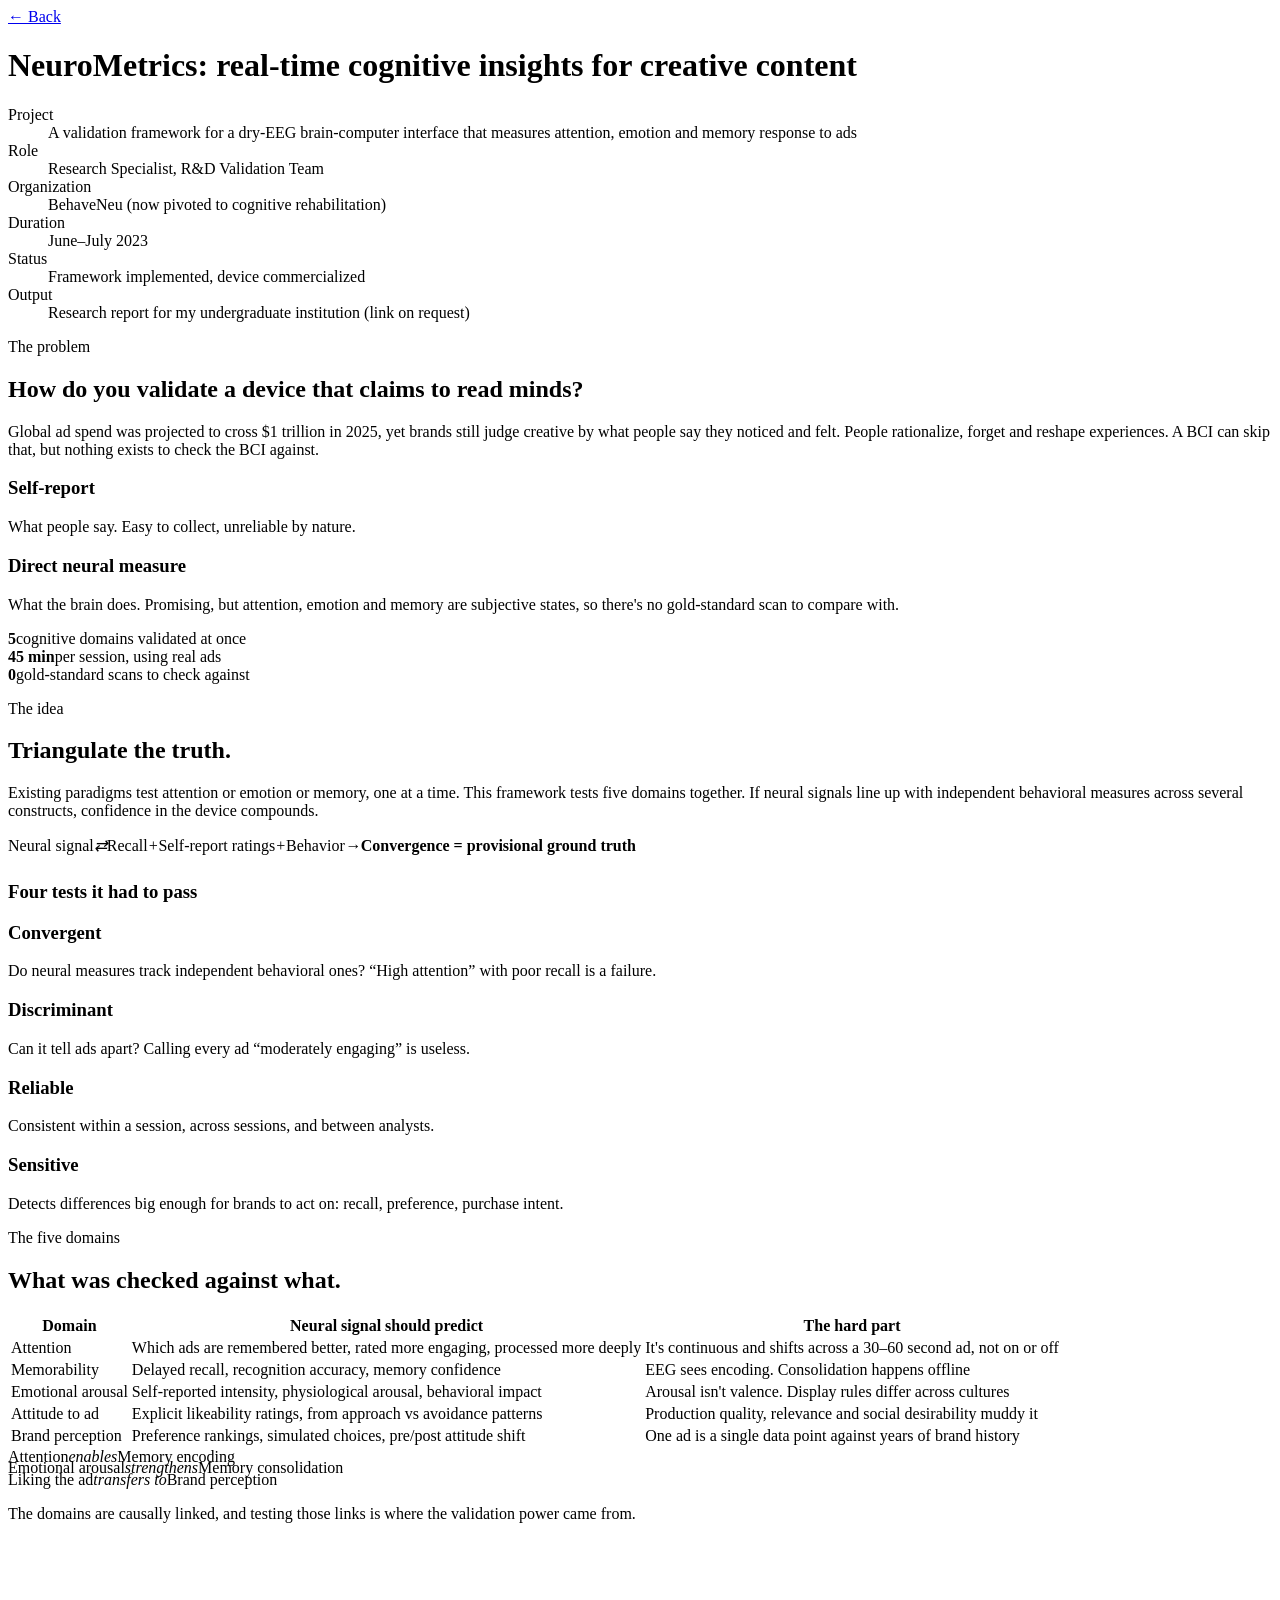
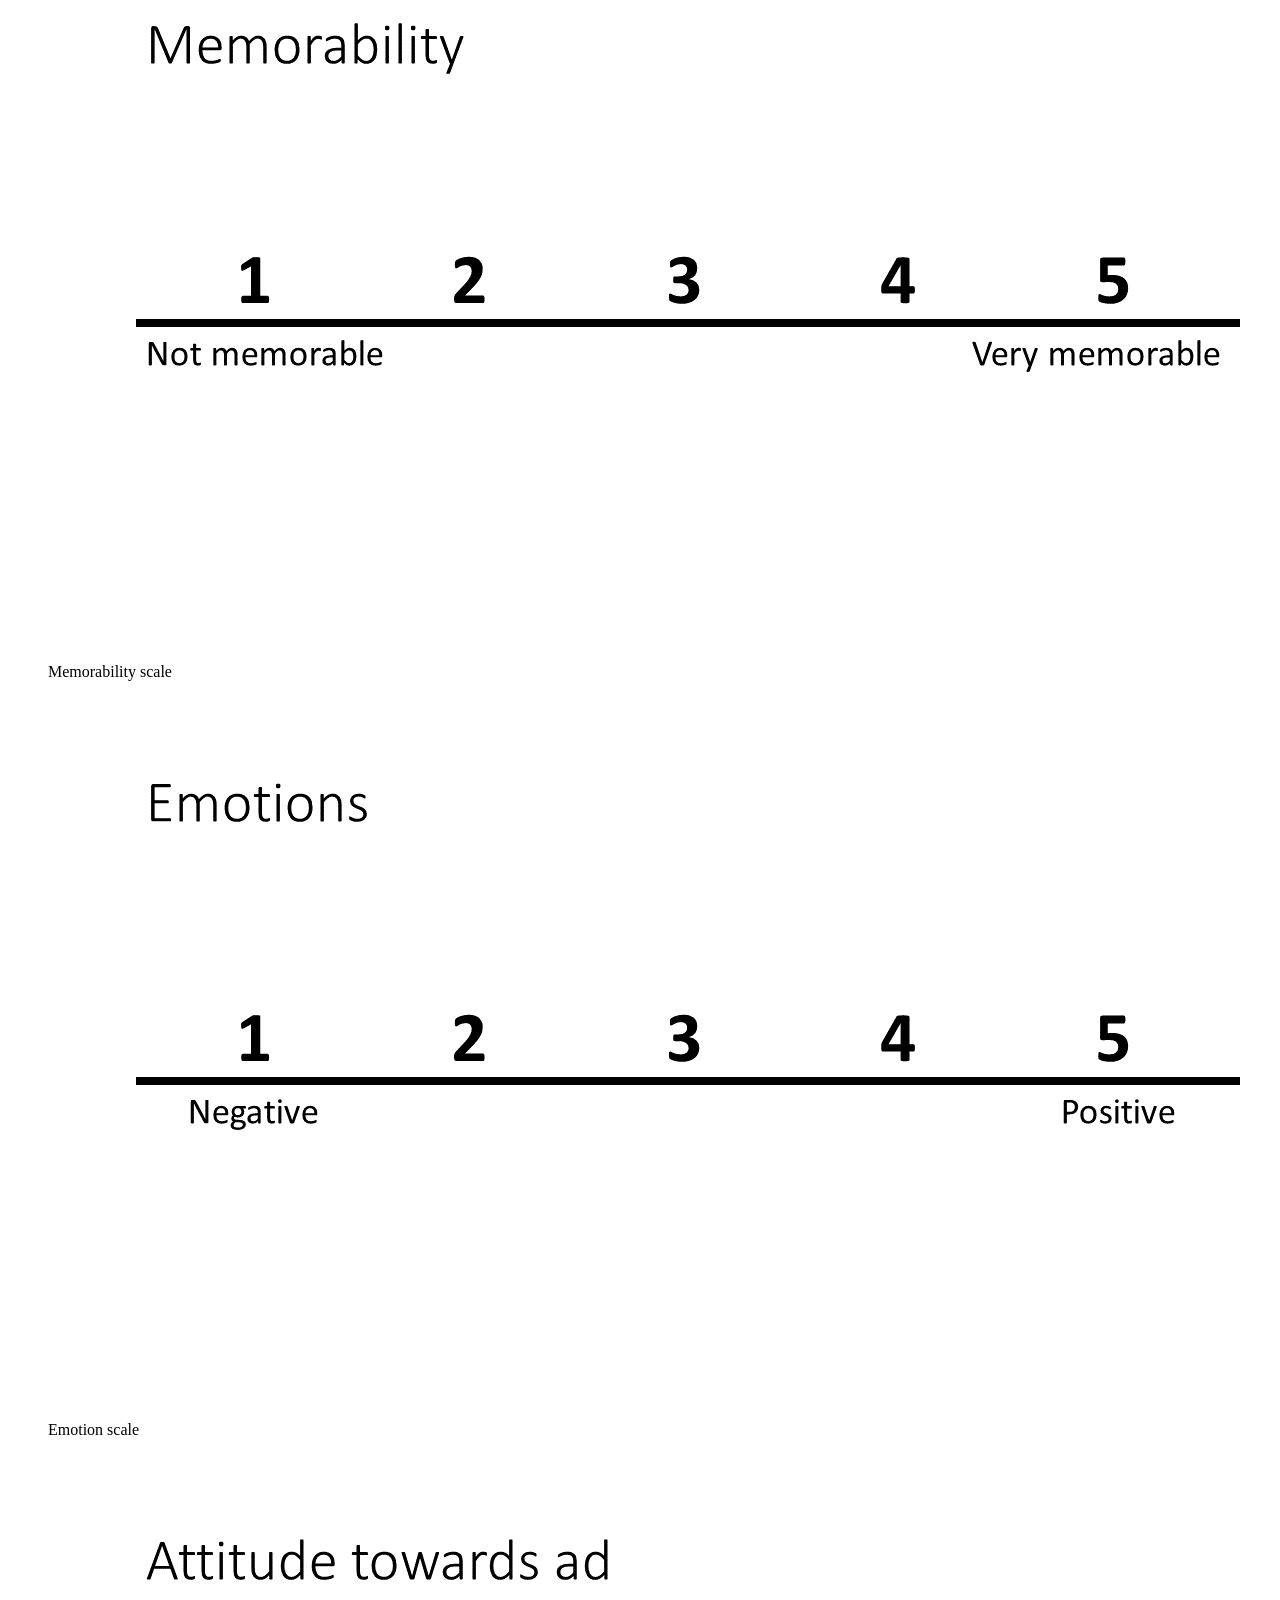
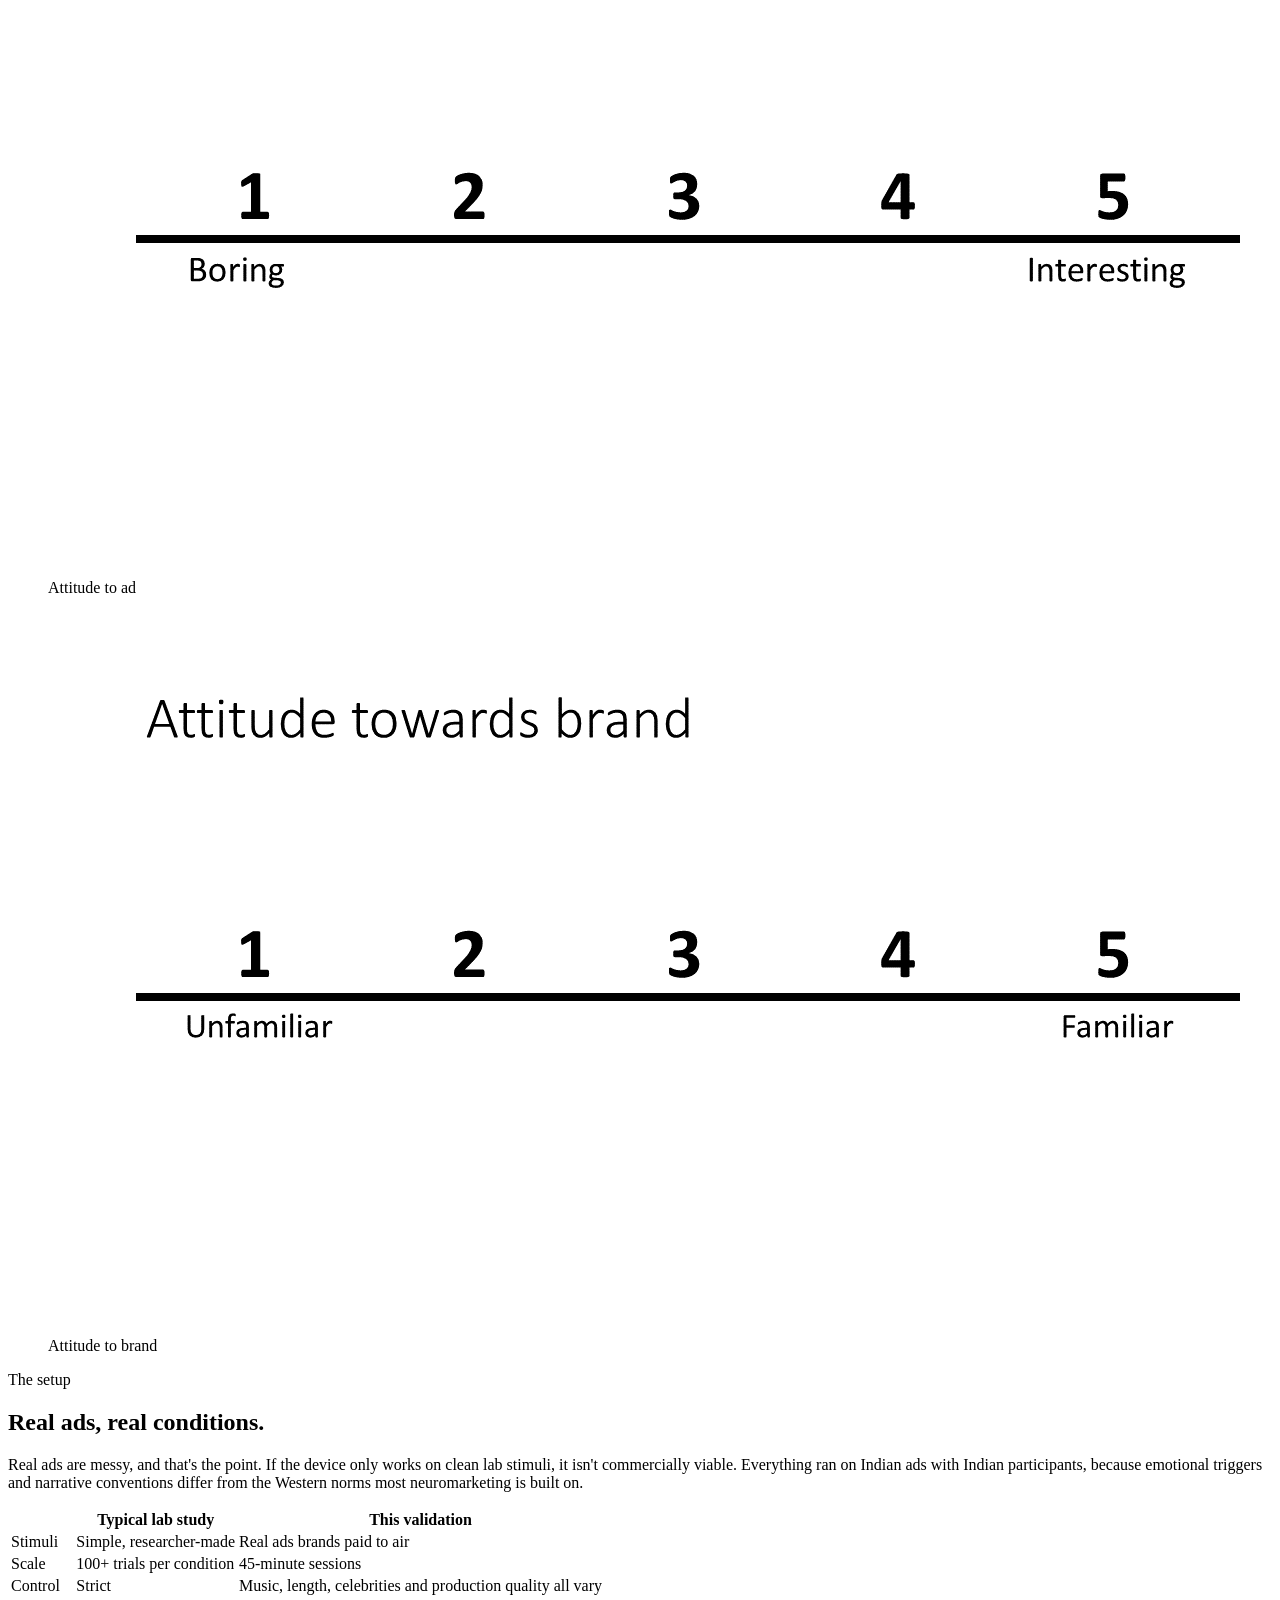
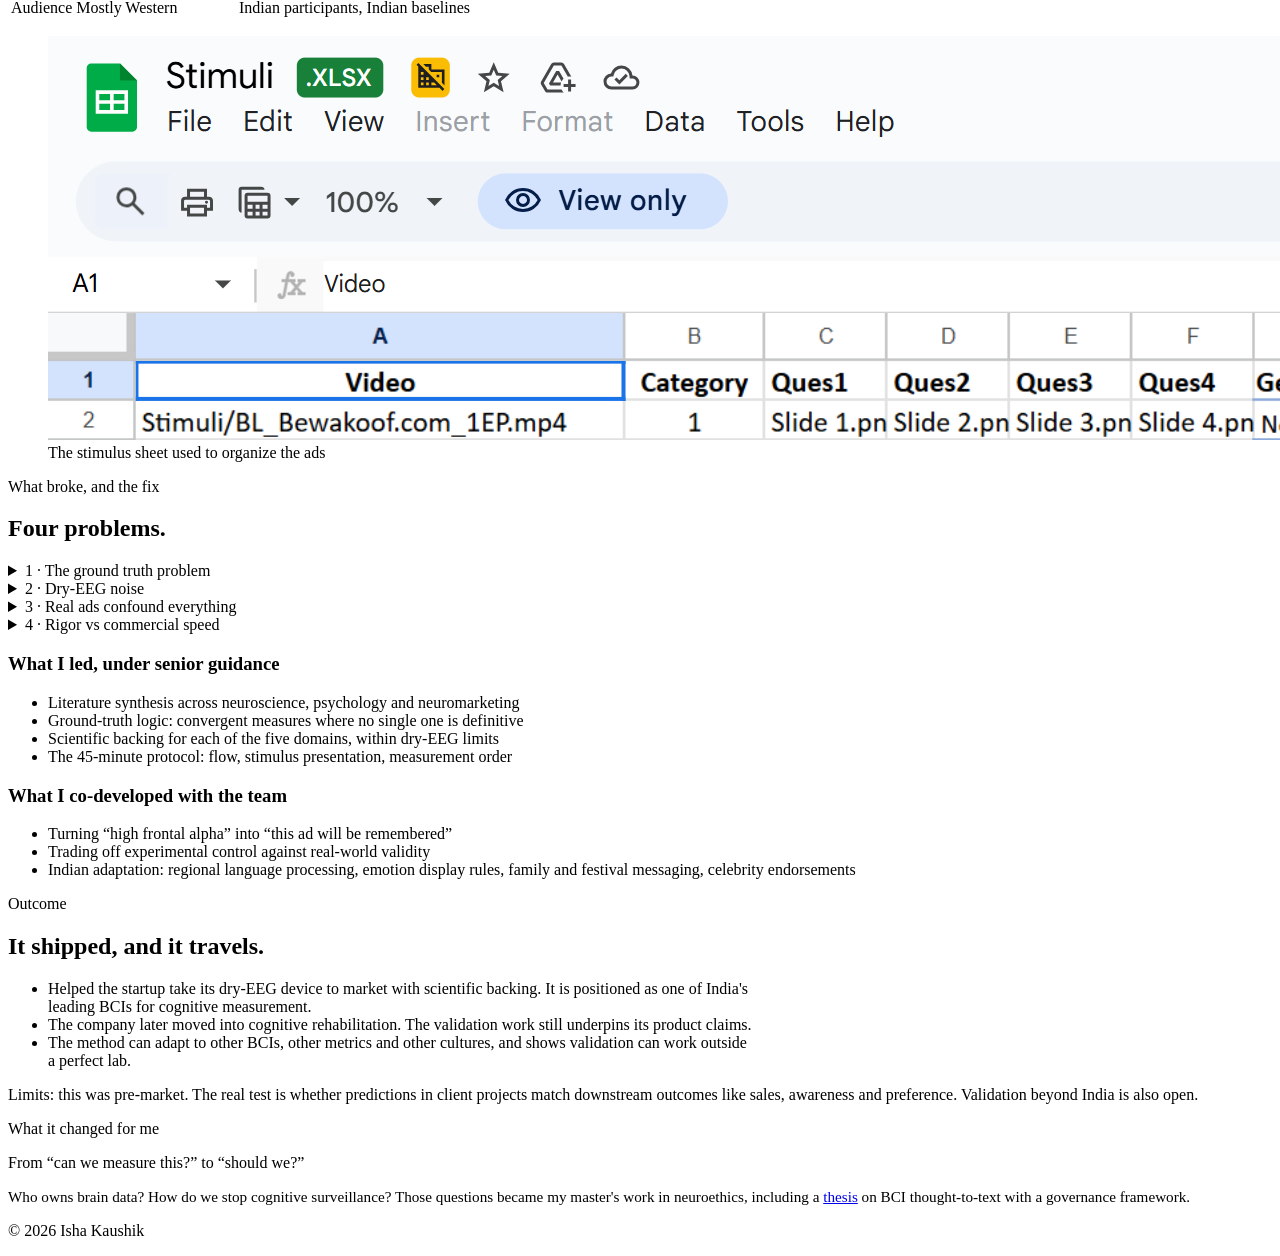
==== commit d2d2dabe: "Revise index.html for NeuroMetrics project details Updated the project title, added a description me" ====
--- a/BCI-Project/index.html
+++ b/BCI-Project/index.html
@@ -1,350 +1,161 @@
 <!DOCTYPE html>
 <html lang="en">
 <head>
-    <meta charset="UTF-8">
-    <meta name="viewport" content="width=device-width, initial-scale=1.0">
-    <title>NeuroMetrics: Real-Time Cognitive Insights</title>
-    <link rel="stylesheet" href="style.css">
+<meta charset="UTF-8">
+<meta name="viewport" content="width=device-width, initial-scale=1.0">
+<link rel="icon" href="../media/Site logo.jpg" type="image/jpeg">
+<title>NeuroMetrics: Validating a Dry-EEG BCI | Isha Kaushik</title>
+<meta name="description" content="A convergent validation framework for a dry-EEG brain-computer interface measuring attention, emotion and memory response to ads.">
+<link rel="preconnect" href="https://fonts.googleapis.com">
+<link rel="preconnect" href="https://fonts.gstatic.com" crossorigin>
+<link href="https://fonts.googleapis.com/css2?family=Literata:ital,opsz,wght@0,7..72,300..700;1,7..72,300..600&display=swap" rel="stylesheet">
+<link rel="stylesheet" href="../project.css">
 </head>
 <body>
+<div class="wrap">
+<a class="back" href="../index.html">← Back</a>
+<h1 class="sr-only">NeuroMetrics: real-time cognitive insights for creative content</h1>
 
-<header>
-    <a href="../index.html" class="back-link">← Back to Portfolio</a>
-    <h1 class="project-title">NeuroMetrics: Real-Time Cognitive Insights for Creative Content</h1>
-    <p class="project-subtitle">
-        Designed a rigorous, real-world validation framework for a dry-EEG BCI, measuring attention, emotion, and memory responses to commercial stimuli. The framework establishes ground truth, reliability, and sensitivity metrics, transforming exploratory neurotech into actionable insights for research and marketing.
-    </p>
-    <p class="project-status"><strong>Role:</strong> Research Specialist | R&D Validation Team</p>
-    <p class="project-contributors">
-        <strong>Duration:</strong> June - July 2023 | <strong>Organization:</strong> BehaveNeu (now pivoted to cognitive rehabilitation space)
-    </p>
-    <p class="project-status"><strong>Status:</strong> Framework Implemented | Device Commercialized</p>
-</header>
+<dl class="facts">
+  <div class="wide"><dt>Project</dt><dd>A validation framework for a dry-EEG brain-computer interface that measures attention, emotion and memory response to ads</dd></div>
+  <div><dt>Role</dt><dd>Research Specialist, R&amp;D Validation Team</dd></div>
+  <div><dt>Organization</dt><dd>BehaveNeu (now pivoted to cognitive rehabilitation)</dd></div>
+  <div><dt>Duration</dt><dd>June–July 2023</dd></div>
+  <div><dt>Status</dt><dd>Framework implemented, device commercialized</dd></div>
+  <div><dt>Output</dt><dd>Research report for my undergraduate institution (link on request)</dd></div>
+</dl>
 
-<main>
-    <!-- Introduction Section -->
-    <section>
-        <h2>The Validation Challenge</h2>
-        
-        <h3 class="subsection-heading">Market Context: The $1 Trillion Question</h3>
-        <p class="section-intro">
-            Global advertising budgets are expected to surpass $1 trillion in 2025. In this high-stakes context, brands invest heavily in creative content but lack reliable, neuroscience-based methods to measure how audiences actually think and feel in response. Without objective metrics of attention, emotion, and memory, millions of dollars of creative spend remain unanchored to cognitive truth.
-        </p>
-        <p class="section-intro">
-            Traditional market research relies on self-report - what people say they noticed, felt, or remembered. But decades of cognitive science reveal a fundamental problem: humans are poor reporters of their own mental states. We rationalize, forget, and reshape our experiences in the telling. Brain-Computer Interfaces (BCIs) promise to bypass this limitation by measuring neural activity directly - but how do you validate a device that claims to read thoughts?
-        </p>
+<section>
+  <p class="kicker">The problem</p>
+  <h2>How do you validate a device that claims to read minds?</h2>
+  <p class="lede">Global ad spend was projected to cross $1 trillion in 2025, yet brands still judge creative by what people say they noticed and felt. People rationalize, forget and reshape experiences. A BCI can skip that, but nothing exists to check the BCI against.</p>
 
-        <h3 class="subsection-heading">The Technical Bottleneck</h3>
-        <p class="section-intro">
-            This project addressed a critical challenge in BCI commercialization: establishing ground truth for cognitive insight generation. A neuromarketing startup had developed one of India's first dry-EEG wearables for measuring consumer responses to advertisements. The device was sleek, portable, and commercially viable - but without rigorous validation, its claims remained speculative.
-        </p>
-        <p class="section-intro">
-            The validation problem is deceptively complex. Attention, emotion, and memory are inherently subjective experiences. There's no "gold standard" brain scan you can compare against. Most neuromarketing validation studies focus on single constructs in isolation - measuring attention or emotion, but not both simultaneously, and rarely in real-world conditions. Our challenge was to design a convergent validation framework that could objectively measure the device's accuracy across multiple cognitive dimensions at once, using real commercial stimuli rather than artificial lab-generated content.
-        </p>
+  <div class="cols">
+    <div class="card"><h3>Self-report</h3><p>What people say. Easy to collect, unreliable by nature.</p></div>
+    <div class="card dark"><h3>Direct neural measure</h3><p>What the brain does. Promising, but attention, emotion and memory are subjective states, so there's no gold-standard scan to compare with.</p></div>
+  </div>
+  <div class="stats">
+    <div class="stat"><b>5</b><span>cognitive domains validated at once</span></div>
+    <div class="stat"><b>45 min</b><span>per session, using real ads</span></div>
+    <div class="stat"><b>0</b><span>gold-standard scans to check against</span></div>
+  </div>
+</section>
 
-        <h3 class="subsection-heading">The Indian Market Context</h3>
-        <p class="section-intro">
-            India's advertising landscape presents unique challenges and opportunities. Cultural diversity, multilingual audiences, regional taste preferences, and distinct emotional triggers mean that Western neuromarketing paradigms can't simply be transplanted. We needed validation protocols suited for Indian audiences, tested on Indian advertisements, establishing baselines relevant to Indian consumer cognition. This wasn't just technical validation - it was cultural adaptation of neuroscience methodology.
-        </p>
-    </section>
+<section>
+  <p class="kicker">The idea</p>
+  <h2>Triangulate the truth.</h2>
+  <p class="lede">Existing paradigms test attention or emotion or memory, one at a time. This framework tests five domains together. If neural signals line up with independent behavioral measures across several constructs, confidence in the device compounds.</p>
+  <div class="flow" aria-label="Convergence logic">
+    <span>Neural signal</span><i>⇄</i><span>Recall</span><i>+</i><span>Self-report ratings</span><i>+</i><span>Behavior</span><i>→</i><span><b>Convergence = provisional ground truth</b></span>
+  </div>
 
-    <!-- Contribution Section -->
-    <section>
-        <h2>My Contribution: Scientific Foundation & Commercial Translation</h2>
-        
-        <div class="contribution-section">
-            <h3 class="contribution-heading">What I Led (Under Senior Guidance)</h3>
-            <div class="contribution-box">
-                <p class="section-intro">
-                    <strong>Literature Synthesis & Evidence Base:</strong> Conducted comprehensive review across cognitive neuroscience, experimental psychology, and neuromarketing research to establish evidence-based validation criteria. Synthesized findings from EEG studies, emotion theory, memory encoding research, and attention paradigms into a unified framework. This wasn't just collecting papers - it was translating academic findings into testable protocols.
-                </p>
-                <p class="section-intro">
-                    <strong>Ground Truth Methodology:</strong> Designed the conceptual architecture for establishing "ground truth" in subjective cognitive states. When validating attention detection, what counts as "true attention"? I developed convergent measurement logic - combining multiple indicators to triangulate truth where no single measure is definitive. This required deep engagement with epistemological questions at the heart of cognitive measurement.
-                </p>
-                <p class="section-intro">
-                    <strong>Scientific Rigor & Constraints:</strong> Ensured each of the five cognitive domains (attention, memorability, emotional arousal, attitude toward ad, brand perception) had robust scientific backing while remaining realistic about dry-EEG limitations. Dry electrodes are noisier than lab-grade wet EEG; I had to balance what the literature says is possible with what the technology could actually deliver.
-                </p>
-                <p class="section-intro">
-                    <strong>Experimental Protocol Design:</strong> Translated academic paradigms into commercially viable testing procedures. Lab studies use 100+ trials per condition with strict controls; we needed protocols that could run in 45 minutes with real ads in varied formats. I designed the experimental flow, stimulus presentation logic, and measurement sequencing that maintained scientific validity while fitting commercial constraints.
-                </p>
-            </div>
-        </div>
+  <h3 style="margin-top:1.6rem">Four tests it had to pass</h3>
+  <div class="cols q">
+    <div class="card"><h3>Convergent</h3><p>Do neural measures track independent behavioral ones? “High attention” with poor recall is a failure.</p></div>
+    <div class="card"><h3>Discriminant</h3><p>Can it tell ads apart? Calling every ad “moderately engaging” is useless.</p></div>
+    <div class="card"><h3>Reliable</h3><p>Consistent within a session, across sessions, and between analysts.</p></div>
+    <div class="card"><h3>Sensitive</h3><p>Detects differences big enough for brands to act on: recall, preference, purchase intent.</p></div>
+  </div>
+</section>
 
-        <div class="contribution-section">
-            <h3 class="contribution-heading">What I Co-Developed with the Team</h3>
-            <div class="contribution-box">
-                <p class="section-intro">
-                    <strong>Commercial Validation Workflow:</strong> Worked alongside senior team members to translate brain signal patterns into actionable marketing insights. The device needed to output more than "high frontal alpha" - it needed to tell brands "this ad will be remembered" or "this creative triggers approach motivation." I contributed the scientific reasoning behind these translations.
-                </p>
-                <p class="section-intro">
-                    <strong>Real-World Applicability:</strong> Collaborated on navigating tradeoffs between experimental control and ecological validity. Testing real advertisements means accepting uncontrolled variables - music, length, celebrity presence, production quality. We developed statistical and methodological approaches to extract signal from this noise.
-                </p>
-                <p class="section-intro">
-                    <strong>Cultural Adaptation:</strong> Contributed to adapting validation protocols for Indian market specificity. This included considerations of regional language processing, cultural emotion norms (display rules differ across cultures), and India-specific advertising conventions (family-oriented messaging, festival contexts, celebrity endorsement patterns).
-                </p>
-            </div>
-        </div>
+<section>
+  <p class="kicker">The five domains</p>
+  <h2>What was checked against what.</h2>
+  <div class="scroll-x"><table class="vs">
+    <tr><th>Domain</th><th>Neural signal should predict</th><th>The hard part</th></tr>
+    <tr><td>Attention</td><td>Which ads are remembered better, rated more engaging, processed more deeply</td><td>It's continuous and shifts across a 30–60 second ad, not on or off</td></tr>
+    <tr><td>Memorability</td><td>Delayed recall, recognition accuracy, memory confidence</td><td>EEG sees encoding. Consolidation happens offline</td></tr>
+    <tr><td>Emotional arousal</td><td>Self-reported intensity, physiological arousal, behavioral impact</td><td>Arousal isn't valence. Display rules differ across cultures</td></tr>
+    <tr><td>Attitude to ad</td><td>Explicit likeability ratings, from approach vs avoidance patterns</td><td>Production quality, relevance and social desirability muddy it</td></tr>
+    <tr><td>Brand perception</td><td>Preference rankings, simulated choices, pre/post attitude shift</td><td>One ad is a single data point against years of brand history</td></tr>
+  </table></div>
 
-        <div class="output-box">
-            <p class="section-intro">
-                <strong>Output:</strong> Comprehensive neuromarketing research report submitted to undergraduate institution, synthesizing scientific literature and validation methodology. <em>[Link available upon request]</em>
-            </p>
-        </div>
-    </section>
+  <div class="flow"><span>Attention</span><i>enables</i><span>Memory encoding</span></div>
+  <div class="flow" style="margin-top:-.4rem"><span>Emotional arousal</span><i>strengthens</i><span>Memory consolidation</span></div>
+  <div class="flow" style="margin-top:-.4rem"><span>Liking the ad</span><i>transfers to</i><span>Brand perception</span></div>
+  <p class="small">The domains are causally linked, and testing those links is where the validation power came from.</p>
 
-    <!-- Framework Section -->
-    <section id="validation-framework">
-        <h2>The Validation Framework: Multi-Domain Convergent Architecture</h2>
-        
-        <p class="section-intro">
-            The core innovation wasn't measuring attention, emotion, or memory individually - existing paradigms do that. Our contribution was designing a framework that validates all five cognitive domains simultaneously through convergent multi-modal measurement. If the device's neural measures align with behavioral outcomes across multiple independent constructs, confidence in its validity compounds.
-        </p>
+  <div class="gallery four">
+    <figure><img src="Slide 1.PNG" alt="Rating scale from 1 (not memorable) to 5 (very memorable)." loading="lazy"><figcaption>Memorability scale</figcaption></figure>
+    <figure><img src="Slide 2.PNG" alt="Rating scale from 1 (negative) to 5 (positive) for emotions." loading="lazy"><figcaption>Emotion scale</figcaption></figure>
+    <figure><img src="Slide 3.PNG" alt="Rating scale from 1 (boring) to 5 (interesting) for attitude towards the ad." loading="lazy"><figcaption>Attitude to ad</figcaption></figure>
+    <figure><img src="Slide 4.PNG" alt="Rating scale from 1 (unfamiliar) to 5 (familiar) for attitude towards the brand." loading="lazy"><figcaption>Attitude to brand</figcaption></figure>
+  </div>
+</section>
 
-        <div class="framework-philosophy-box">
-            <h3>Framework Philosophy: Why Convergent Validity?</h3>
-            <p class="section-intro">
-                Convergent validity operates on a simple principle: if you're truly measuring a construct, it should correlate with other established measures of that same construct. If a device claims to detect attention, and people it labels "highly attentive" also perform better on recall tests, rate the ad as more engaging, and show behavioral indicators of focus - that convergence builds confidence.
-            </p>
-            <p class="section-intro">
-                We extended this logic across five domains. Each domain had neural indicators (from the EEG) and independent validation measures (behavioral, psychological, or performance-based). The framework's strength came from treating these not as isolated tests, but as an integrated system where cross-domain consistency reveals overall device reliability.
-            </p>
-        </div>
+<section>
+  <p class="kicker">The setup</p>
+  <h2>Real ads, real conditions.</h2>
+  <p class="lede">Real ads are messy, and that's the point. If the device only works on clean lab stimuli, it isn't commercially viable. Everything ran on Indian ads with Indian participants, because emotional triggers and narrative conventions differ from the Western norms most neuromarketing is built on.</p>
+  <div class="scroll-x"><table class="vs">
+    <tr><th></th><th>Typical lab study</th><th>This validation</th></tr>
+    <tr><td>Stimuli</td><td>Simple, researcher-made</td><td>Real ads brands paid to air</td></tr>
+    <tr><td>Scale</td><td>100+ trials per condition</td><td>45-minute sessions</td></tr>
+    <tr><td>Control</td><td>Strict</td><td>Music, length, celebrities and production quality all vary</td></tr>
+    <tr><td>Audience</td><td>Mostly Western</td><td>Indian participants, Indian baselines</td></tr>
+  </table></div>
+  <figure class="fig"><img src="Screenshot 2025-12-10 220614.png" alt="Spreadsheet listing each ad video with category and coding columns." loading="lazy"><figcaption>The stimulus sheet used to organize the ads</figcaption></figure>
+</section>
 
-        <div class="framework-part">
-            <h3>Domain 1: Attention Detection</h3>
-            <p class="section-intro">
-                Attention is the gateway to all downstream cognitive processing. If an ad isn't attended to, it can't be remembered or emotionally processed. We established validation logic combining neural markers of focused attention with behavioral indicators and post-exposure performance.
-            </p>
-            <p class="framework-use">
-                <strong>Validation Logic:</strong> Neural attention signals should predict which ads participants remember better, rate as more engaging, and demonstrate processing depth on. Convergence across these measures validates attention detection accuracy.
-            </p>
-            <p class="section-intro">
-                <strong>Challenge:</strong> Attention isn't binary (focused vs. unfocused) - it's continuous, fluctuating, and has multiple types (sustained, selective, divided). Our framework had to account for attention dynamics across the 30-60 second duration of advertisements, not just static "attentive" labels.
-            </p>
-        </div>
+<section>
+  <p class="kicker">What broke, and the fix</p>
+  <h2>Four problems.</h2>
+  <details class="acc"><summary>1 · The ground truth problem</summary><div class="inner">
+    <p><b>Problem</b>No objective right answer for a mental state.</p>
+    <p><b>Fix</b>Convergent proxies. When behavior, self-report and neural patterns agree, treat it as provisional ground truth.</p></div></details>
+  <details class="acc"><summary>2 · Dry-EEG noise</summary><div class="inner">
+    <p><b>Problem</b>Dry electrodes are practical but noisier than lab-grade wet EEG. Movement, interference and contact add error.</p>
+    <p><b>Fix</b>Thresholds for acceptable signal-to-noise, artifact rejection rules, and statistics that carry the uncertainty.</p></div></details>
+  <details class="acc"><summary>3 · Real ads confound everything</summary><div class="inner">
+    <p><b>Problem</b>Was it memorable for the music, the celebrity, the humor or the product?</p>
+    <p><b>Fix</b>Many ads across categories, within-subject comparisons, and relative questions (which ad is more memorable?) over absolute scores.</p></div></details>
+  <details class="acc"><summary>4 · Rigor vs commercial speed</summary><div class="inner">
+    <p><b>Problem</b>Academic validation takes hundreds of participants and months. Commercial timelines don't.</p>
+    <p><b>Fix</b>Prioritize attention, memory and emotion. Maximize information per session. Not complete by academic standards, but enough for commercial confidence, and built to improve with more data.</p></div></details>
+</section>
 
-        <div class="framework-part">
-            <h3>Domain 2: Memorability Prediction</h3>
-            <p class="section-intro">
-                Memory is marketing's ultimate outcome - if consumers don't remember your ad, it didn't work. We designed validation around a core question: can the device predict, at the moment of viewing, which ads will be recalled days later?
-            </p>
-            <p class="framework-use">
-                <strong>Validation Logic:</strong> Neural encoding strength measured during ad exposure should correlate with delayed recall performance, recognition accuracy, and memory confidence ratings. Strong encoding signals should predict better memory outcomes.
-            </p>
-            <p class="section-intro">
-                <strong>Challenge:</strong> Memory formation involves encoding (during viewing), consolidation (after viewing), and retrieval (at recall). EEG measures encoding, but consolidation happens offline. We needed validation designs that isolated encoding quality while acknowledging downstream processes.
-            </p>
-        </div>
+<section>
+  <div class="cols">
+    <div class="card">
+      <h3>What I led, under senior guidance</h3>
+      <ul class="clean">
+        <li>Literature synthesis across neuroscience, psychology and neuromarketing</li>
+        <li>Ground-truth logic: convergent measures where no single one is definitive</li>
+        <li>Scientific backing for each of the five domains, within dry-EEG limits</li>
+        <li>The 45-minute protocol: flow, stimulus presentation, measurement order</li>
+      </ul>
+    </div>
+    <div class="card">
+      <h3>What I co-developed with the team</h3>
+      <ul class="clean">
+        <li>Turning “high frontal alpha” into “this ad will be remembered”</li>
+        <li>Trading off experimental control against real-world validity</li>
+        <li>Indian adaptation: regional language processing, emotion display rules, family and festival messaging, celebrity endorsements</li>
+      </ul>
+    </div>
+  </div>
+</section>
 
-        <div class="framework-part">
-            <h3>Domain 3: Emotional Arousal Measurement</h3>
-            <p class="section-intro">
-                Emotion drives decision-making and memory consolidation. Ads that evoke strong emotional responses are remembered better and influence brand attitudes more. We validated the device's capacity to detect emotional arousal in real-time during ad viewing.
-            </p>
-            <p class="framework-use">
-                <strong>Validation Logic:</strong> Neural arousal indicators should align with self-reported emotional intensity, physiological arousal patterns, and behavioral outcomes (arousing ads are rated as more impactful and memorable).
-            </p>
-            <p class="section-intro">
-                <strong>Challenge:</strong> Emotional arousal (intensity) is distinct from valence (positive vs. negative). Our framework measured arousal; valence required additional indicators. We also had to account for cultural display rules - Indian participants might report emotions differently than Western samples, even with similar neural patterns.
-            </p>
-        </div>
+<section>
+  <p class="kicker">Outcome</p>
+  <h2>It shipped, and it travels.</h2>
+  <ul class="clean" style="max-width:44rem">
+    <li>Helped the startup take its dry-EEG device to market with scientific backing. It is positioned as one of India's leading BCIs for cognitive measurement.</li>
+    <li>The company later moved into cognitive rehabilitation. The validation work still underpins its product claims.</li>
+    <li>The method can adapt to other BCIs, other metrics and other cultures, and shows validation can work outside a perfect lab.</li>
+  </ul>
+  <p class="note">Limits: this was pre-market. The real test is whether predictions in client projects match downstream outcomes like sales, awareness and preference. Validation beyond India is also open.</p>
 
-        <div class="framework-part">
-            <h3>Domain 4: Attitude Toward Advertisement</h3>
-            <p class="section-intro">
-                Beyond physiological responses, advertising aims to shape attitudes - how favorably consumers view the creative itself. We validated implicit neural preference signals against explicit attitude measures.
-            </p>
-            <p class="framework-use">
-                <strong>Validation Logic:</strong> Neural approach/avoidance patterns should predict explicit attitude ratings. Ads triggering neural "approach" motivation should be rated more favorably on likeability scales.
-            </p>
-            <p class="section-intro">
-                <strong>Challenge:</strong> Attitudes are shaped by multiple factors - message content, production quality, personal relevance, and social desirability bias in reporting. Neural measures promise to reveal implicit attitudes, but validation required careful design to separate true attitude from confounding factors.
-            </p>
-        </div>
+  <div class="band">
+    <p class="kicker">What it changed for me</p>
+    <p class="big">From “can we measure this?” to “should we?”</p>
+    <p style="margin:1rem 0 0;font-size:.95rem">Who owns brain data? How do we stop cognitive surveillance? Those questions became my master's work in neuroethics, including a <a href="../media/Thesis%20Final%20Doc.pdf">thesis</a> on BCI thought-to-text with a governance framework.</p>
+  </div>
+</section>
+</div>
 
-        <div class="framework-part">
-            <h3>Domain 5: Brand Perception Impact</h3>
-            <p class="section-intro">
-                The ultimate marketing outcome: does the ad improve how consumers perceive the brand? We validated neural brand response measures against behavioral preference and choice indicators.
-            </p>
-            <p class="framework-use">
-                <strong>Validation Logic:</strong> Neural brand association strength should predict brand preference rankings, choice behavior in simulated decisions, and attitude shifts from pre- to post-exposure.
-            </p>
-            <p class="section-intro">
-                <strong>Challenge:</strong> Brand perception is built over years of exposure; a single ad is one data point. We had to design validation that isolated the marginal impact of the tested ad while acknowledging pre-existing brand attitudes and category preferences.
-            </p>
-        </div>
-        <div class="image-grid">
-    <img src="Slide 1.PNG" alt="Image 1">
-    <img src="Slide 2.PNG" alt="Image 2">
-    <img src="Slide 3.PNG" alt="Image 3">
-    <img src="Slide 4.PNG" alt="Image 4">
-</div>
-        <p class="section-intro">
-            <strong>Framework Integration:</strong> These five domains weren't independent silos - they're causally linked. Attention enables memory encoding; emotional arousal enhances memory consolidation; positive attitudes toward ads transfer to brand perception. The framework's validation power came from testing these interconnections, not just isolated measures.
-        </p>
-    </section>
+<footer><p>© 2026 Isha Kaushik</p></footer>
 
-    <!-- Methodology Section -->
-    <section>
-        <h2>Methodology: Real-World Validation</h2>
-
-        <h3 class="subsection-heading">Why Real Advertisements?</h3>
-        <p class="section-intro">
-            Most neuromarketing validation studies use controlled, artificial stimuli - simple shapes, abstract patterns, or researcher-created content. This maximizes experimental control but sacrifices ecological validity. We made a different choice: validate on real advertisements that brands actually paid to produce and air.
-        </p>
-        <p class="section-intro">
-            Real ads are messy. They vary in length, production quality, music, celebrity presence, and message complexity. But this messiness is the reality the device needs to handle. If it only works on carefully controlled lab stimuli, it's not commercially viable. Our validation demonstrated the device could extract meaningful signals from real-world creative chaos.
-        </p>
-
-        <h3 class="subsection-heading">Cultural Relevance: Indian Market Testing</h3>
-        <p class="section-intro">
-            We tested exclusively on Indian advertisements viewed by Indian participants. This wasn't just convenient - it was methodologically essential. Neuromarketing research is dominated by Western samples, Western stimuli, and Western cultural assumptions. Emotional triggers, narrative structures, and visual conventions differ across cultures. A device validated only on Western content might fail in Indian markets.
-        </p>
-        <p class="section-intro">
-            Our validation established Indian-specific baselines and norms. What does "high attention" look like in Indian consumers? How do emotional arousal patterns differ when viewing family-oriented messaging versus aspirational individual achievement narratives? These culturally-grounded insights made the framework not just scientifically rigorous, but commercially relevant for the target market.
-        </p>
-        <img src="Screenshot 2025-12-10 220614.png" alt="Example Picture" class="example-picture">
-        <h3 class="subsection-heading">Validation Approach: Convergence, Reliability, Sensitivity</h3>
-        
-        <div class="methodology-box">
-            <p class="section-intro">
-                <strong>Convergent Validity:</strong> Do the device's neural measures correlate with independent behavioral and psychological indicators? If the EEG says "high attention" but recall is poor and engagement ratings are low, that's a validation failure. We designed the framework to quantify these convergences across all five domains.
-            </p>
-        </div>
-
-        <div class="methodology-box">
-            <p class="section-intro">
-                <strong>Discriminant Validity:</strong> Can the device distinguish meaningful differences? If it labels all ads as "moderately engaging," it's not useful. We tested whether the device could differentiate high-performing ads from low-performing ones, subtle emotional variations, and attention fluctuations within single advertisements.
-            </p>
-        </div>
-
-        <div class="methodology-box">
-            <p class="section-intro">
-                <strong>Reliability:</strong> Does the device produce consistent results? Reliability was tested through multiple measurement approaches - internal consistency within sessions, test-retest stability across sessions, and inter-rater reliability when multiple analysts interpreted the same data.
-            </p>
-        </div>
-
-        <div class="methodology-box">
-            <p class="section-intro">
-                <strong>Sensitivity:</strong> Can it detect effects that matter to brands? Statistical significance isn't enough - the device needs to detect differences large enough to inform creative decisions. We validated that the device's measurements correlated with real-world outcomes brands care about: recall, preference, and purchase intent.
-            </p>
-        </div>
-    </section>
-
-    <!-- Challenges Section -->
-    <section>
-        <h2>Challenges & Solutions</h2>
-
-        <div class="challenge-box">
-            <h3 class="challenge-heading">Challenge 1: The Ground Truth Problem</h3>
-            <p class="section-intro">
-                <strong>The Problem:</strong> How do you validate a device measuring subjective mental states when there's no objective "right answer"? There's no brain scanner that definitively says "this person is attending" or "this emotion is exactly 7.3 arousal units."
-            </p>
-            <p class="section-intro">
-                <strong>Our Solution:</strong> We didn't search for perfect ground truth - we built convergent proxies. If behavioral performance, self-reports, and neural patterns all align, we treat that convergence as provisional ground truth. The framework's strength is acknowledging this epistemological limitation while working within it rigorously.
-            </p>
-        </div>
-
-        <div class="challenge-box">
-            <h3 class="challenge-heading">Challenge 2: Dry-EEG Signal Quality</h3>
-            <p class="section-intro">
-                <strong>The Problem:</strong> Dry electrodes are commercially practical (no gel, quick setup) but produce noisier signals than lab-grade wet EEG. Movement artifacts, environmental interference, and contact variability introduce measurement error.
-            </p>
-            <p class="section-intro">
-                <strong>Our Solution:</strong> We designed validation protocols robust to this noise. Rather than requiring perfect signal quality, we established thresholds for acceptable signal-to-noise ratios and validated the device's performance within those realistic constraints. This involved signal processing protocols, artifact rejection criteria, and statistical approaches that account for measurement uncertainty.
-            </p>
-        </div>
-
-        <div class="challenge-box">
-            <h3 class="challenge-heading">Challenge 3: Real Ads = Uncontrolled Variables</h3>
-            <p class="section-intro">
-                <strong>The Problem:</strong> Real advertisements confound everything. A memorable ad might be memorable because of the music, the celebrity, the humor, the product itself, or pure production quality. How do you validate neural measures when you can't control for these factors?
-            </p>
-            <p class="section-intro">
-                <strong>Our Solution:</strong> We embraced large-sample statistical approaches and within-subject comparisons. By testing many ads across diverse categories, we let confounds average out. We also designed validation around relative predictions (which ad is more memorable?) rather than absolute scales (this ad scores 8.2 memorability), which are more robust to uncontrolled variation.
-            </p>
-        </div>
-
-        <div class="challenge-box">
-            <h3 class="challenge-heading">Challenge 4: Balancing Rigor and Commercial Viability</h3>
-            <p class="section-intro">
-                <strong>The Problem:</strong> Academic validation standards are exhaustive - hundreds of participants, months of testing, strict controls. Commercial timelines demand faster, cheaper validation that still maintains credibility.
-            </p>
-            <p class="section-intro">
-                <strong>Our Solution:</strong> We prioritized high-impact validation over comprehensive validation. We focused on the cognitive domains brands care most about (attention, memory, emotion) and designed efficient protocols that maximized information per session. The framework wasn't "complete" in academic terms, but it was sufficient for commercial confidence - and designed for iterative improvement as more data accumulated.
-            </p>
-        </div>
-    </section>
-
-    <!-- Impact Section -->
-    <section>
-        <h2>Impact & Outcomes</h2>
-
-        <h3 class="subsection-heading">Immediate Commercial Impact</h3>
-        <p class="section-intro">
-            The validation framework helped the startup bring their dry-EEG device to market with strong scientific backing. The device is now positioned as one of India’s leading brain-computer interfaces for cognitive measurement. The company later shifted its focus to cognitive rehabilitation, but the core validation work we created is still part of how they justify their product claims.
-        </p>
-
-        <h3 class="subsection-heading">Methodological Contribution</h3>
-        <p class="section-intro">
-            This framework is not only useful for this one device. It shows a practical way to validate consumer neuroscience tools in emerging markets. The convergent, multi-domain approach we used can be adapted to other BCIs, other cognitive metrics, and different cultural settings. It also proves that meaningful validation can be done outside a perfectly controlled lab environment.
-        </p>
-
-        <h3 class="subsection-heading">Market Validation</h3>
-        <p class="section-intro">
-            Before this project, most neuromarketing in India relied on imported Western methods or had little formal validation. Our work showed that it is possible to build neuromarketing tools that are both culturally relevant and scientifically rigorous. This helped open doors for research and commercial activity in a market that was still developing.
-        </p>
-
-        <h3 class="subsection-heading">Personal Impact</h3>
-        <p class="section-intro">
-            This project changed the way I think about brain technologies. Working at the intersection of neuroscience, psychology, and business made me confront questions that traditional research often avoids.
-Who owns brain data? How do we protect people from cognitive surveillance? If we can measure mental states, should we?
-        </p>
-        <p class="section-intro">
-            These questions now form the basis of my master's work in neuroethics. The project taught me how the technology functions. My current work asks when and how it should be used. Moving from "can we measure this?" to "should we measure this?" has shaped the direction of my research.
-        </p>
-    </section>
-
-    <!-- Reflection Section -->
-    <section>
-        <h2>Reflections</h2>
-
-        <h3 class="subsection-heading">What I Learned About Validation</h3>
-        <p class="section-intro">
-            Validation is not a yes-or-no process. It builds confidence step by step. Our framework did not claim the device was perfect. It created structured evidence that allowed for honest, transparent commercial communication.
-        </p>
-
-        <h3 class="subsection-heading">What I Learned About Translation</h3>
-        <p class="section-intro">
-            There is a big gap between something working in a controlled lab and working in real life. Academic research focuses on ideal conditions. Commercial products must work in unpredictable environments. Innovation happens when you can bridge these two worlds with a balanced mindset.
-            </p>
-
-        <h3 class="subsection-heading">What I Learned About Rigor Under Constraints</h3>
-        <p class="section-intro">
-            Commercial timelines and scientific rigor are often seen as opposites, but they can work together. Clear communication about what has been tested, what has not, and where uncertainty remains allows teams to move fast without compromising integrity.
-        </p>
-
-        <h3 class="subsection-heading">Limitations & Future Directions</h3>
-        <p class="section-intro">
-            Our validation was pre-market. The real test is post-deployment accuracy - do the device's predictions in client projects align with downstream brand outcomes (sales, awareness, preference shifts)? That longitudinal validation is the next frontier, and it requires partnerships between researchers and platforms with access to proprietary outcome data.
-        </p>
-        <p class="section-intro">
-            Cross-cultural validation beyond India is also needed. Does this framework translate to other emerging markets - Southeast Asia, Latin America, Africa? The convergent validation logic should generalize, but the specific measures, baselines, and cultural adaptations will differ.
-        </p>
-
-        <div class="connection-box">
-            <p class="section-intro">
-                <strong>Connection to Current Work:</strong> This project planted seeds that grew into my thesis. If brain-reading devices become commercially viable - and this project showed they can be - we need governance frameworks as rigorous as the technical validation. Who regulates neuromarketing claims? What consent standards apply to brain data? How do we prevent cognitive manipulation? These aren't hypothetical futures - they're emerging realities that need proactive ethical architecture. That's the work I'm doing now.
-            </p>
-        </div>
-    </section>
-
-</main>
-
-<footer>
-    <p>© 2025 Isha Kaushik - All Rights Reserved</p>
-</footer>
-
+<script src="../project.js"></script>
 </body>
-</html>+</html>
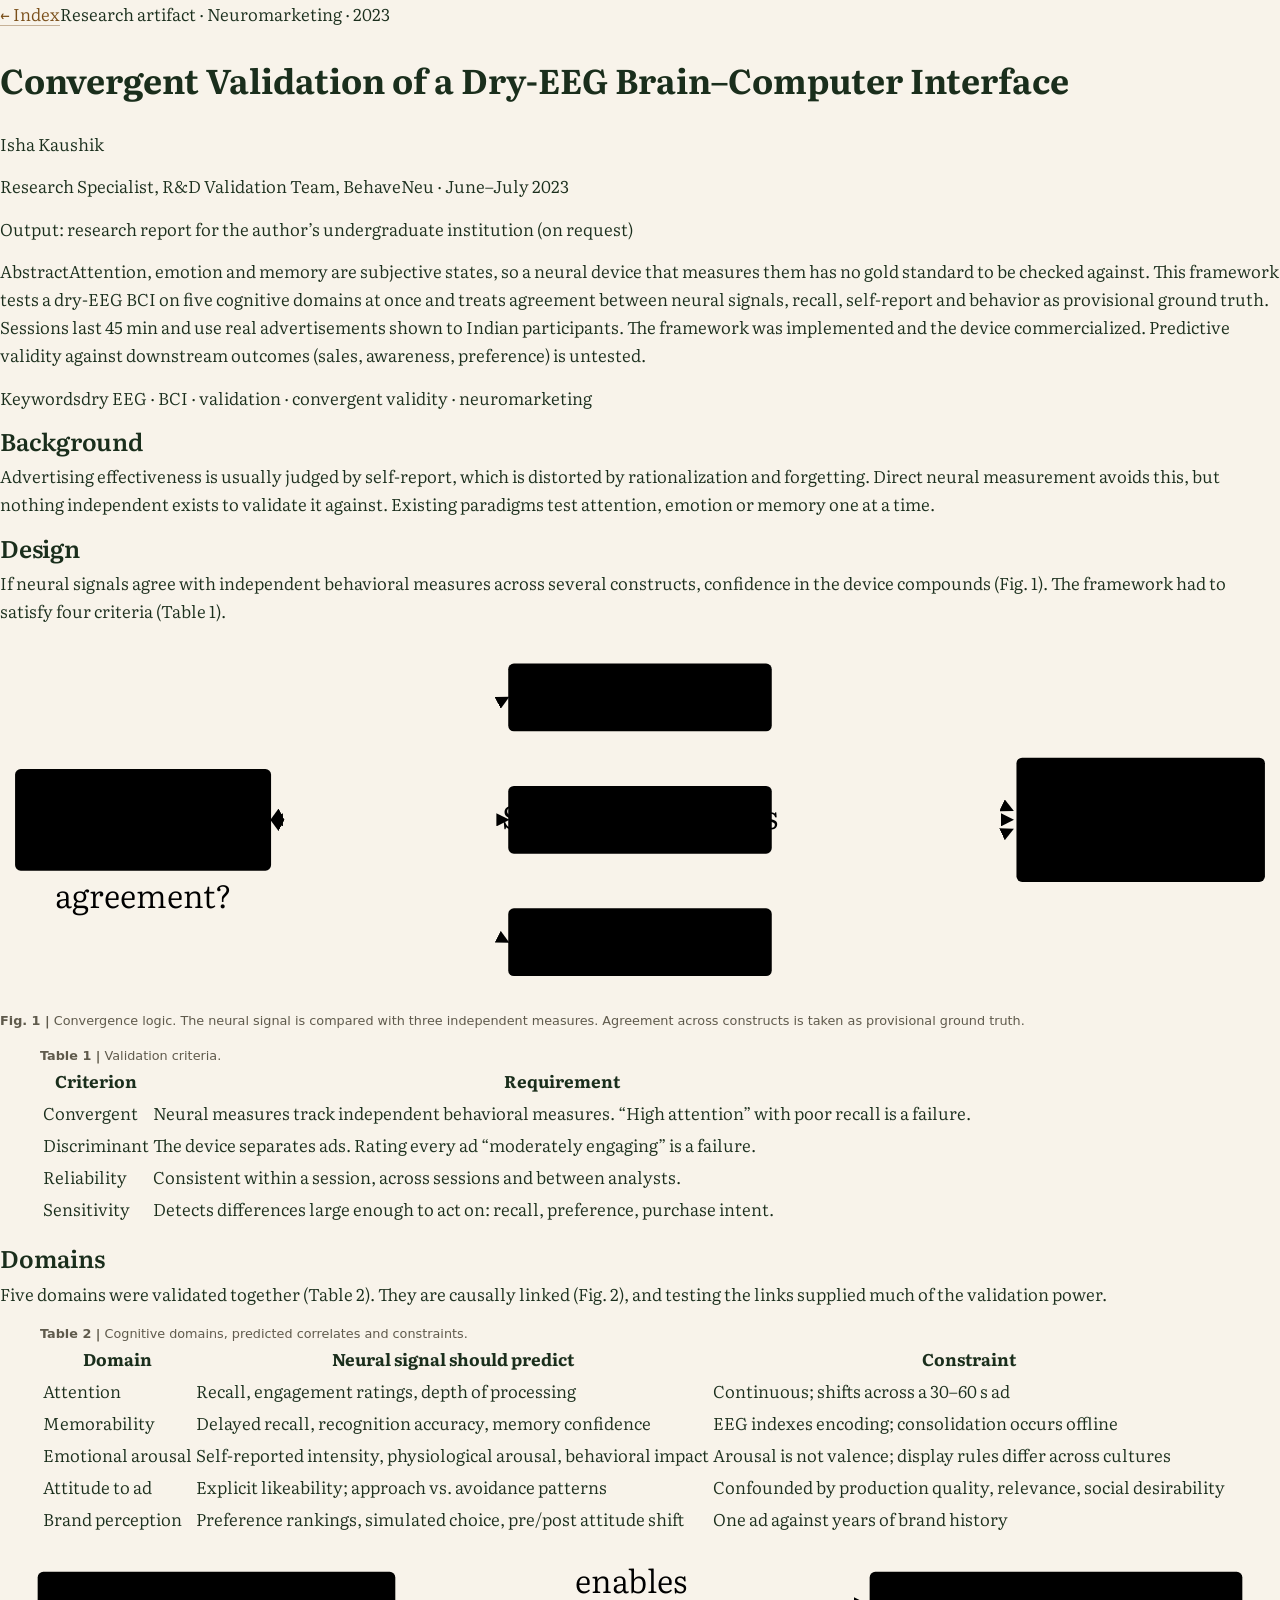
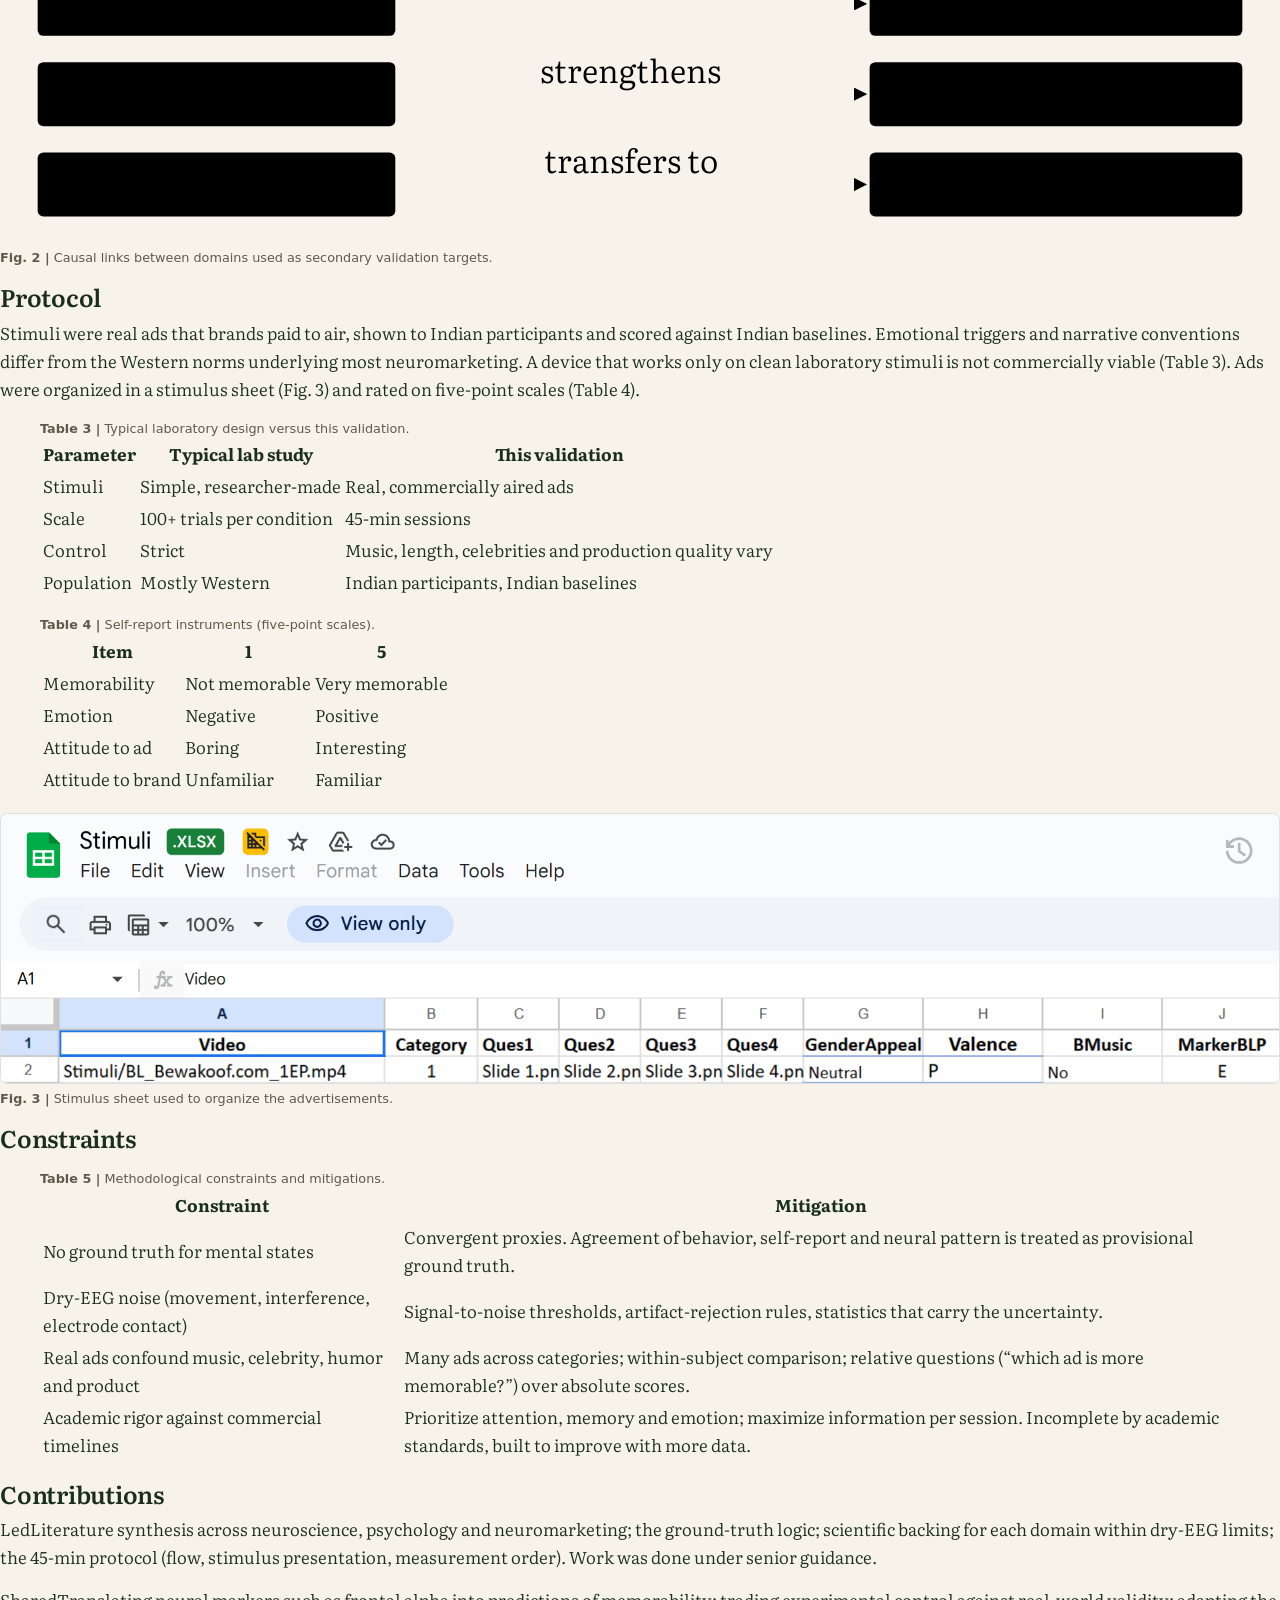
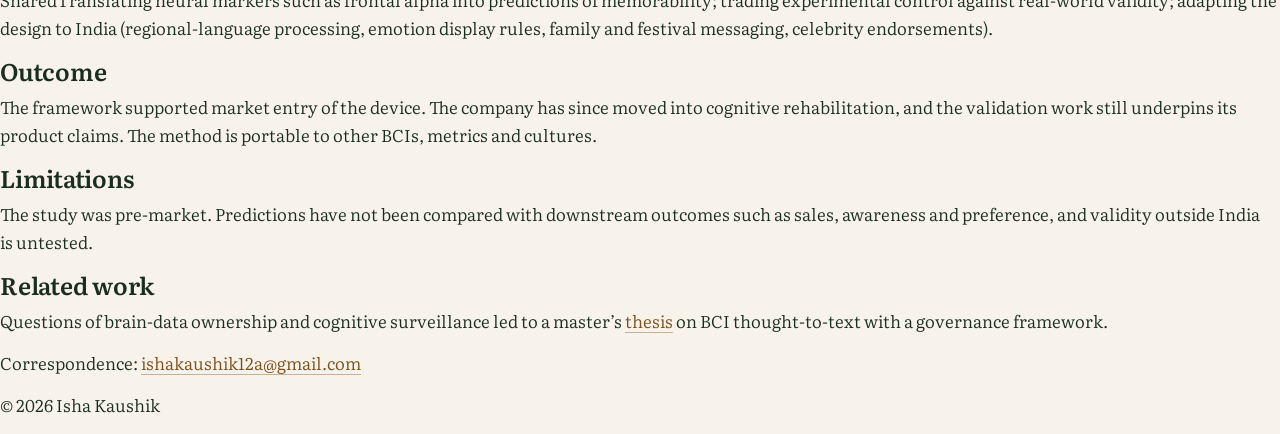
==== commit 97304901: "Update title and description in index.html" ====
--- a/BCI-Project/index.html
+++ b/BCI-Project/index.html
@@ -3,159 +3,168 @@
 <head>
 <meta charset="UTF-8">
 <meta name="viewport" content="width=device-width, initial-scale=1.0">
+<meta name="color-scheme" content="light">
 <link rel="icon" href="../media/Site logo.jpg" type="image/jpeg">
-<title>NeuroMetrics: Validating a Dry-EEG BCI | Isha Kaushik</title>
-<meta name="description" content="A convergent validation framework for a dry-EEG brain-computer interface measuring attention, emotion and memory response to ads.">
+<title>Convergent Validation of a Dry-EEG Brain–Computer Interface | Isha Kaushik</title>
+<meta name="description" content="A framework that validates a dry-EEG BCI across five cognitive domains by convergence with recall, self-report and behavior, using real advertisements.">
 <link rel="preconnect" href="https://fonts.googleapis.com">
 <link rel="preconnect" href="https://fonts.gstatic.com" crossorigin>
 <link href="https://fonts.googleapis.com/css2?family=Literata:ital,opsz,wght@0,7..72,300..700;1,7..72,300..600&display=swap" rel="stylesheet">
 <link rel="stylesheet" href="../project.css">
 </head>
 <body>
-<div class="wrap">
-<a class="back" href="../index.html">← Back</a>
-<h1 class="sr-only">NeuroMetrics: real-time cognitive insights for creative content</h1>
+<div class="page">
 
-<dl class="facts">
-  <div class="wide"><dt>Project</dt><dd>A validation framework for a dry-EEG brain-computer interface that measures attention, emotion and memory response to ads</dd></div>
-  <div><dt>Role</dt><dd>Research Specialist, R&amp;D Validation Team</dd></div>
-  <div><dt>Organization</dt><dd>BehaveNeu (now pivoted to cognitive rehabilitation)</dd></div>
-  <div><dt>Duration</dt><dd>June–July 2023</dd></div>
-  <div><dt>Status</dt><dd>Framework implemented, device commercialized</dd></div>
-  <div><dt>Output</dt><dd>Research report for my undergraduate institution (link on request)</dd></div>
-</dl>
+<div class="mast"><a href="../index.html">← Index</a><span>Research artifact · Neuromarketing · 2023</span></div>
 
-<section>
-  <p class="kicker">The problem</p>
-  <h2>How do you validate a device that claims to read minds?</h2>
-  <p class="lede">Global ad spend was projected to cross $1 trillion in 2025, yet brands still judge creative by what people say they noticed and felt. People rationalize, forget and reshape experiences. A BCI can skip that, but nothing exists to check the BCI against.</p>
+<h1>Convergent Validation of a Dry‑EEG Brain–Computer Interface</h1>
+<p class="authors">Isha Kaushik</p>
+<p class="affil">Research Specialist, R&amp;D Validation Team, BehaveNeu · June–July 2023</p>
+<p class="affil">Output: research report for the author’s undergraduate institution (on request)</p>
 
-  <div class="cols">
-    <div class="card"><h3>Self-report</h3><p>What people say. Easy to collect, unreliable by nature.</p></div>
-    <div class="card dark"><h3>Direct neural measure</h3><p>What the brain does. Promising, but attention, emotion and memory are subjective states, so there's no gold-standard scan to compare with.</p></div>
-  </div>
-  <div class="stats">
-    <div class="stat"><b>5</b><span>cognitive domains validated at once</span></div>
-    <div class="stat"><b>45 min</b><span>per session, using real ads</span></div>
-    <div class="stat"><b>0</b><span>gold-standard scans to check against</span></div>
-  </div>
-</section>
+<div class="abstract">
+  <p><span class="lab">Abstract</span>Attention, emotion and memory are subjective states, so a neural device that measures them has no gold standard to be checked against. This framework tests a dry-EEG BCI on five cognitive domains at once and treats agreement between neural signals, recall, self-report and behavior as provisional ground truth. Sessions last 45 min and use real advertisements shown to Indian participants. The framework was implemented and the device commercialized. Predictive validity against downstream outcomes (sales, awareness, preference) is untested.</p>
+</div>
+<p class="kw"><span class="lab">Keywords</span>dry EEG · BCI · validation · convergent validity · neuromarketing</p>
 
-<section>
-  <p class="kicker">The idea</p>
-  <h2>Triangulate the truth.</h2>
-  <p class="lede">Existing paradigms test attention or emotion or memory, one at a time. This framework tests five domains together. If neural signals line up with independent behavioral measures across several constructs, confidence in the device compounds.</p>
-  <div class="flow" aria-label="Convergence logic">
-    <span>Neural signal</span><i>⇄</i><span>Recall</span><i>+</i><span>Self-report ratings</span><i>+</i><span>Behavior</span><i>→</i><span><b>Convergence = provisional ground truth</b></span>
-  </div>
+<h2>Background</h2>
+<p>Advertising effectiveness is usually judged by self-report, which is distorted by rationalization and forgetting. Direct neural measurement avoids this, but nothing independent exists to validate it against. Existing paradigms test attention, emotion or memory one at a time.</p>
 
-  <h3 style="margin-top:1.6rem">Four tests it had to pass</h3>
-  <div class="cols q">
-    <div class="card"><h3>Convergent</h3><p>Do neural measures track independent behavioral ones? “High attention” with poor recall is a failure.</p></div>
-    <div class="card"><h3>Discriminant</h3><p>Can it tell ads apart? Calling every ad “moderately engaging” is useless.</p></div>
-    <div class="card"><h3>Reliable</h3><p>Consistent within a session, across sessions, and between analysts.</p></div>
-    <div class="card"><h3>Sensitive</h3><p>Detects differences big enough for brands to act on: recall, preference, purchase intent.</p></div>
-  </div>
-</section>
+<h2>Design</h2>
+<p>If neural signals agree with independent behavioral measures across several constructs, confidence in the device compounds (Fig. 1). The framework had to satisfy four criteria (Table 1).</p>
 
-<section>
-  <p class="kicker">The five domains</p>
-  <h2>What was checked against what.</h2>
-  <div class="scroll-x"><table class="vs">
-    <tr><th>Domain</th><th>Neural signal should predict</th><th>The hard part</th></tr>
-    <tr><td>Attention</td><td>Which ads are remembered better, rated more engaging, processed more deeply</td><td>It's continuous and shifts across a 30–60 second ad, not on or off</td></tr>
-    <tr><td>Memorability</td><td>Delayed recall, recognition accuracy, memory confidence</td><td>EEG sees encoding. Consolidation happens offline</td></tr>
-    <tr><td>Emotional arousal</td><td>Self-reported intensity, physiological arousal, behavioral impact</td><td>Arousal isn't valence. Display rules differ across cultures</td></tr>
-    <tr><td>Attitude to ad</td><td>Explicit likeability ratings, from approach vs avoidance patterns</td><td>Production quality, relevance and social desirability muddy it</td></tr>
-    <tr><td>Brand perception</td><td>Preference rankings, simulated choices, pre/post attitude shift</td><td>One ad is a single data point against years of brand history</td></tr>
-  </table></div>
+<figure class="fig">
+<svg viewBox="0 0 680 190" role="img" aria-label="Neural signal is compared with recall, self-report ratings and behavior; agreement across all three gives provisional ground truth.">
+  <defs><marker id="c1" viewBox="0 0 10 10" refX="9" refY="5" markerWidth="7" markerHeight="7" orient="auto-start-reverse"><path d="M0 0L10 5L0 10z" class="fl"/></marker></defs>
+  <rect class="bx" x="8" y="68" width="136" height="54" rx="3"/>
+  <text x="76" y="92" text-anchor="middle" class="b">Neural signal</text>
+  <text x="76" y="109" text-anchor="middle" class="m s">dry EEG</text>
 
-  <div class="flow"><span>Attention</span><i>enables</i><span>Memory encoding</span></div>
-  <div class="flow" style="margin-top:-.4rem"><span>Emotional arousal</span><i>strengthens</i><span>Memory consolidation</span></div>
-  <div class="flow" style="margin-top:-.4rem"><span>Liking the ad</span><i>transfers to</i><span>Brand perception</span></div>
-  <p class="small">The domains are causally linked, and testing those links is where the validation power came from.</p>
+  <rect class="bx" x="270" y="12" width="140" height="36" rx="3"/><text x="340" y="35" text-anchor="middle">Recall</text>
+  <rect class="bx" x="270" y="77" width="140" height="36" rx="3"/><text x="340" y="100" text-anchor="middle">Self-report ratings</text>
+  <rect class="bx" x="270" y="142" width="140" height="36" rx="3"/><text x="340" y="165" text-anchor="middle">Behavior</text>
 
-  <div class="gallery four">
-    <figure><img src="Slide 1.PNG" alt="Rating scale from 1 (not memorable) to 5 (very memorable)." loading="lazy"><figcaption>Memorability scale</figcaption></figure>
-    <figure><img src="Slide 2.PNG" alt="Rating scale from 1 (negative) to 5 (positive) for emotions." loading="lazy"><figcaption>Emotion scale</figcaption></figure>
-    <figure><img src="Slide 3.PNG" alt="Rating scale from 1 (boring) to 5 (interesting) for attitude towards the ad." loading="lazy"><figcaption>Attitude to ad</figcaption></figure>
-    <figure><img src="Slide 4.PNG" alt="Rating scale from 1 (unfamiliar) to 5 (familiar) for attitude towards the brand." loading="lazy"><figcaption>Attitude to brand</figcaption></figure>
-  </div>
-</section>
+  <path class="ln" d="M144 95 L270 30" marker-start="url(#c1)" marker-end="url(#c1)"/>
+  <path class="ln" d="M144 95 L270 95" marker-start="url(#c1)" marker-end="url(#c1)"/>
+  <path class="ln" d="M144 95 L270 160" marker-start="url(#c1)" marker-end="url(#c1)"/>
+  <text x="76" y="142" text-anchor="middle" class="m s">agreement?</text>
 
-<section>
-  <p class="kicker">The setup</p>
-  <h2>Real ads, real conditions.</h2>
-  <p class="lede">Real ads are messy, and that's the point. If the device only works on clean lab stimuli, it isn't commercially viable. Everything ran on Indian ads with Indian participants, because emotional triggers and narrative conventions differ from the Western norms most neuromarketing is built on.</p>
-  <div class="scroll-x"><table class="vs">
-    <tr><th></th><th>Typical lab study</th><th>This validation</th></tr>
-    <tr><td>Stimuli</td><td>Simple, researcher-made</td><td>Real ads brands paid to air</td></tr>
-    <tr><td>Scale</td><td>100+ trials per condition</td><td>45-minute sessions</td></tr>
-    <tr><td>Control</td><td>Strict</td><td>Music, length, celebrities and production quality all vary</td></tr>
-    <tr><td>Audience</td><td>Mostly Western</td><td>Indian participants, Indian baselines</td></tr>
-  </table></div>
-  <figure class="fig"><img src="Screenshot 2025-12-10 220614.png" alt="Spreadsheet listing each ad video with category and coding columns." loading="lazy"><figcaption>The stimulus sheet used to organize the ads</figcaption></figure>
-</section>
+  <path class="ln" d="M410 30 L538 90" marker-end="url(#c1)"/>
+  <path class="ln" d="M410 95 L538 95" marker-end="url(#c1)"/>
+  <path class="ln" d="M410 160 L538 100" marker-end="url(#c1)"/>
+  <rect class="bxa" x="540" y="62" width="132" height="66" rx="3"/>
+  <text x="606" y="89" text-anchor="middle" class="b">Convergence</text>
+  <text x="606" y="106" text-anchor="middle" class="m s">provisional</text>
+  <text x="606" y="119" text-anchor="middle" class="m s">ground truth</text>
+</svg>
+<figcaption class="cap"><b>Fig. 1 |</b> Convergence logic. The neural signal is compared with three independent measures. Agreement across constructs is taken as provisional ground truth.</figcaption>
+</figure>
 
-<section>
-  <p class="kicker">What broke, and the fix</p>
-  <h2>Four problems.</h2>
-  <details class="acc"><summary>1 · The ground truth problem</summary><div class="inner">
-    <p><b>Problem</b>No objective right answer for a mental state.</p>
-    <p><b>Fix</b>Convergent proxies. When behavior, self-report and neural patterns agree, treat it as provisional ground truth.</p></div></details>
-  <details class="acc"><summary>2 · Dry-EEG noise</summary><div class="inner">
-    <p><b>Problem</b>Dry electrodes are practical but noisier than lab-grade wet EEG. Movement, interference and contact add error.</p>
-    <p><b>Fix</b>Thresholds for acceptable signal-to-noise, artifact rejection rules, and statistics that carry the uncertainty.</p></div></details>
-  <details class="acc"><summary>3 · Real ads confound everything</summary><div class="inner">
-    <p><b>Problem</b>Was it memorable for the music, the celebrity, the humor or the product?</p>
-    <p><b>Fix</b>Many ads across categories, within-subject comparisons, and relative questions (which ad is more memorable?) over absolute scores.</p></div></details>
-  <details class="acc"><summary>4 · Rigor vs commercial speed</summary><div class="inner">
-    <p><b>Problem</b>Academic validation takes hundreds of participants and months. Commercial timelines don't.</p>
-    <p><b>Fix</b>Prioritize attention, memory and emotion. Maximize information per session. Not complete by academic standards, but enough for commercial confidence, and built to improve with more data.</p></div></details>
-</section>
+<figure class="tbl">
+<figcaption class="cap"><b>Table 1 |</b> Validation criteria.</figcaption>
+<div class="sx"><table>
+<thead><tr><th>Criterion</th><th>Requirement</th></tr></thead>
+<tbody>
+<tr><td>Convergent</td><td>Neural measures track independent behavioral measures. “High attention” with poor recall is a failure.</td></tr>
+<tr><td>Discriminant</td><td>The device separates ads. Rating every ad “moderately engaging” is a failure.</td></tr>
+<tr><td>Reliability</td><td>Consistent within a session, across sessions and between analysts.</td></tr>
+<tr><td>Sensitivity</td><td>Detects differences large enough to act on: recall, preference, purchase intent.</td></tr>
+</tbody></table></div>
+</figure>
 
-<section>
-  <div class="cols">
-    <div class="card">
-      <h3>What I led, under senior guidance</h3>
-      <ul class="clean">
-        <li>Literature synthesis across neuroscience, psychology and neuromarketing</li>
-        <li>Ground-truth logic: convergent measures where no single one is definitive</li>
-        <li>Scientific backing for each of the five domains, within dry-EEG limits</li>
-        <li>The 45-minute protocol: flow, stimulus presentation, measurement order</li>
-      </ul>
-    </div>
-    <div class="card">
-      <h3>What I co-developed with the team</h3>
-      <ul class="clean">
-        <li>Turning “high frontal alpha” into “this ad will be remembered”</li>
-        <li>Trading off experimental control against real-world validity</li>
-        <li>Indian adaptation: regional language processing, emotion display rules, family and festival messaging, celebrity endorsements</li>
-      </ul>
-    </div>
-  </div>
-</section>
+<h2>Domains</h2>
+<p>Five domains were validated together (Table 2). They are causally linked (Fig. 2), and testing the links supplied much of the validation power.</p>
 
-<section>
-  <p class="kicker">Outcome</p>
-  <h2>It shipped, and it travels.</h2>
-  <ul class="clean" style="max-width:44rem">
-    <li>Helped the startup take its dry-EEG device to market with scientific backing. It is positioned as one of India's leading BCIs for cognitive measurement.</li>
-    <li>The company later moved into cognitive rehabilitation. The validation work still underpins its product claims.</li>
-    <li>The method can adapt to other BCIs, other metrics and other cultures, and shows validation can work outside a perfect lab.</li>
-  </ul>
-  <p class="note">Limits: this was pre-market. The real test is whether predictions in client projects match downstream outcomes like sales, awareness and preference. Validation beyond India is also open.</p>
+<figure class="tbl">
+<figcaption class="cap"><b>Table 2 |</b> Cognitive domains, predicted correlates and constraints.</figcaption>
+<div class="sx"><table>
+<thead><tr><th>Domain</th><th>Neural signal should predict</th><th>Constraint</th></tr></thead>
+<tbody>
+<tr><td>Attention</td><td>Recall, engagement ratings, depth of processing</td><td>Continuous; shifts across a 30–60 s ad</td></tr>
+<tr><td>Memorability</td><td>Delayed recall, recognition accuracy, memory confidence</td><td>EEG indexes encoding; consolidation occurs offline</td></tr>
+<tr><td>Emotional arousal</td><td>Self-reported intensity, physiological arousal, behavioral impact</td><td>Arousal is not valence; display rules differ across cultures</td></tr>
+<tr><td>Attitude to ad</td><td>Explicit likeability; approach vs. avoidance patterns</td><td>Confounded by production quality, relevance, social desirability</td></tr>
+<tr><td>Brand perception</td><td>Preference rankings, simulated choice, pre/post attitude shift</td><td>One ad against years of brand history</td></tr>
+</tbody></table></div>
+</figure>
 
-  <div class="band">
-    <p class="kicker">What it changed for me</p>
-    <p class="big">From “can we measure this?” to “should we?”</p>
-    <p style="margin:1rem 0 0;font-size:.95rem">Who owns brain data? How do we stop cognitive surveillance? Those questions became my master's work in neuroethics, including a <a href="../media/Thesis%20Final%20Doc.pdf">thesis</a> on BCI thought-to-text with a governance framework.</p>
-  </div>
-</section>
+<figure class="fig">
+<svg viewBox="0 0 680 150" role="img" aria-label="Attention enables memory encoding; emotional arousal strengthens memory consolidation; liking the ad transfers to brand perception.">
+  <defs><marker id="c2" viewBox="0 0 10 10" refX="9" refY="5" markerWidth="7" markerHeight="7" orient="auto"><path d="M0 0L10 5L0 10z" class="fl"/></marker></defs>
+  <rect class="bx" x="20" y="10" width="190" height="34" rx="3"/><text x="115" y="32" text-anchor="middle">Attention</text>
+  <path class="ln" d="M210 27 L460 27" marker-end="url(#c2)"/><text x="335" y="21" text-anchor="middle" class="m s">enables</text>
+  <rect class="bx" x="462" y="10" width="198" height="34" rx="3"/><text x="561" y="32" text-anchor="middle">Memory encoding</text>
+
+  <rect class="bx" x="20" y="58" width="190" height="34" rx="3"/><text x="115" y="80" text-anchor="middle">Emotional arousal</text>
+  <path class="ln" d="M210 75 L460 75" marker-end="url(#c2)"/><text x="335" y="69" text-anchor="middle" class="m s">strengthens</text>
+  <rect class="bx" x="462" y="58" width="198" height="34" rx="3"/><text x="561" y="80" text-anchor="middle">Memory consolidation</text>
+
+  <rect class="bx" x="20" y="106" width="190" height="34" rx="3"/><text x="115" y="128" text-anchor="middle">Attitude to ad</text>
+  <path class="ln" d="M210 123 L460 123" marker-end="url(#c2)"/><text x="335" y="117" text-anchor="middle" class="m s">transfers to</text>
+  <rect class="bx" x="462" y="106" width="198" height="34" rx="3"/><text x="561" y="128" text-anchor="middle">Brand perception</text>
+</svg>
+<figcaption class="cap"><b>Fig. 2 |</b> Causal links between domains used as secondary validation targets.</figcaption>
+</figure>
+
+<h2>Protocol</h2>
+<p>Stimuli were real ads that brands paid to air, shown to Indian participants and scored against Indian baselines. Emotional triggers and narrative conventions differ from the Western norms underlying most neuromarketing. A device that works only on clean laboratory stimuli is not commercially viable (Table 3). Ads were organized in a stimulus sheet (Fig. 3) and rated on five-point scales (Table 4).</p>
+
+<figure class="tbl">
+<figcaption class="cap"><b>Table 3 |</b> Typical laboratory design versus this validation.</figcaption>
+<div class="sx"><table>
+<thead><tr><th>Parameter</th><th>Typical lab study</th><th>This validation</th></tr></thead>
+<tbody>
+<tr><td>Stimuli</td><td>Simple, researcher-made</td><td>Real, commercially aired ads</td></tr>
+<tr><td>Scale</td><td>100+ trials per condition</td><td>45-min sessions</td></tr>
+<tr><td>Control</td><td>Strict</td><td>Music, length, celebrities and production quality vary</td></tr>
+<tr><td>Population</td><td>Mostly Western</td><td>Indian participants, Indian baselines</td></tr>
+</tbody></table></div>
+</figure>
+
+<figure class="tbl">
+<figcaption class="cap"><b>Table 4 |</b> Self-report instruments (five-point scales).</figcaption>
+<div class="sx"><table>
+<thead><tr><th>Item</th><th>1</th><th>5</th></tr></thead>
+<tbody>
+<tr><td>Memorability</td><td>Not memorable</td><td>Very memorable</td></tr>
+<tr><td>Emotion</td><td>Negative</td><td>Positive</td></tr>
+<tr><td>Attitude to ad</td><td>Boring</td><td>Interesting</td></tr>
+<tr><td>Attitude to brand</td><td>Unfamiliar</td><td>Familiar</td></tr>
+</tbody></table></div>
+</figure>
+
+<figure class="fig">
+<a href="Screenshot%202025-12-10%20220614.png"><img src="Screenshot 2025-12-10 220614.png" alt="Spreadsheet listing each ad video with category and coding columns." loading="lazy"></a>
+<figcaption class="cap"><b>Fig. 3 |</b> Stimulus sheet used to organize the advertisements.</figcaption>
+</figure>
+
+<h2>Constraints</h2>
+<figure class="tbl">
+<figcaption class="cap"><b>Table 5 |</b> Methodological constraints and mitigations.</figcaption>
+<div class="sx"><table>
+<thead><tr><th>Constraint</th><th>Mitigation</th></tr></thead>
+<tbody>
+<tr><td>No ground truth for mental states</td><td>Convergent proxies. Agreement of behavior, self-report and neural pattern is treated as provisional ground truth.</td></tr>
+<tr><td>Dry-EEG noise (movement, interference, electrode contact)</td><td>Signal-to-noise thresholds, artifact-rejection rules, statistics that carry the uncertainty.</td></tr>
+<tr><td>Real ads confound music, celebrity, humor and product</td><td>Many ads across categories; within-subject comparison; relative questions (“which ad is more memorable?”) over absolute scores.</td></tr>
+<tr><td>Academic rigor against commercial timelines</td><td>Prioritize attention, memory and emotion; maximize information per session. Incomplete by academic standards, built to improve with more data.</td></tr>
+</tbody></table></div>
+</figure>
+
+<h2>Contributions</h2>
+<p class="kv"><span class="lab">Led</span>Literature synthesis across neuroscience, psychology and neuromarketing; the ground-truth logic; scientific backing for each domain within dry-EEG limits; the 45-min protocol (flow, stimulus presentation, measurement order). Work was done under senior guidance.</p>
+<p class="kv"><span class="lab">Shared</span>Translating neural markers such as frontal alpha into predictions of memorability; trading experimental control against real-world validity; adapting the design to India (regional-language processing, emotion display rules, family and festival messaging, celebrity endorsements).</p>
+
+<h2>Outcome</h2>
+<p>The framework supported market entry of the device. The company has since moved into cognitive rehabilitation, and the validation work still underpins its product claims. The method is portable to other BCIs, metrics and cultures.</p>
+
+<h2>Limitations</h2>
+<p>The study was pre-market. Predictions have not been compared with downstream outcomes such as sales, awareness and preference, and validity outside India is untested.</p>
+
+<h2 class="un">Related work</h2>
+<p>Questions of brain-data ownership and cognitive surveillance led to a master’s <a href="../media/Thesis%20Final%20Doc.pdf">thesis</a> on BCI thought-to-text with a governance framework.</p>
+
+<div class="corr"><p>Correspondence: <a href="mailto:ishakaushik12a@gmail.com">ishakaushik12a@gmail.com</a></p><p>© 2026 Isha Kaushik</p></div>
 </div>
-
-<footer><p>© 2026 Isha Kaushik</p></footer>
-
-<script src="../project.js"></script>
 </body>
 </html>
--- a/project.css
+++ b/project.css
@@ -0,0 +1,189 @@
+/* Shared styles for the four project pages. Same palette and body font as the homepage. */
+*,*::before,*::after{box-sizing:border-box}
+html{scroll-behavior:smooth}
+:root{
+  --cream:#f8f3ea; --ink:#1a2e1c; --brown:#7a4f1a; --amber:#d6a566; --dk:#0b0a09;
+  --muted:#5f5a4c; --line:rgba(26,46,28,.14); --soft:#f1eadc; --card:#fffdf8;
+  --sans:system-ui,-apple-system,"Segoe UI",Roboto,Helvetica,Arial,sans-serif;
+}
+body{
+  margin:0;background:var(--cream);color:var(--ink);
+  font-family:'Literata',Georgia,serif;font-weight:340;font-size:1.0625rem;line-height:1.65;
+  -webkit-font-smoothing:antialiased;text-rendering:optimizeLegibility;
+}
+::selection{background:rgba(122,79,26,.22)}
+a{color:var(--brown);text-decoration:underline;text-decoration-thickness:1px;text-decoration-color:rgba(122,79,26,.4);text-underline-offset:4px;transition:color .2s,text-decoration-color .2s}
+a:hover{color:var(--ink);text-decoration-color:var(--ink)}
+a:focus-visible,button:focus-visible,summary:focus-visible,input:focus-visible{outline:2px solid var(--brown);outline-offset:3px;border-radius:3px}
+p{margin:0 0 .9rem;text-wrap:pretty}
+b,strong{font-weight:600}
+.sr-only{position:absolute;width:1px;height:1px;margin:-1px;padding:0;overflow:hidden;clip:rect(0 0 0 0);white-space:nowrap;border:0}
+
+.wrap{max-width:60rem;margin:0 auto;padding:0 clamp(20px,4vw,48px)}
+.back{display:inline-block;margin:26px 0 22px;font-family:var(--sans);font-size:.88rem;text-decoration:none;color:var(--muted)}
+.back:hover{color:var(--ink)}
+
+/* ---------- details strip (first thing on every page) ---------- */
+.facts{display:grid;grid-template-columns:repeat(auto-fit,minmax(12.5rem,1fr));gap:0;margin:0 0 2.8rem;border-top:2px solid var(--ink);border-bottom:1px solid var(--line);padding-bottom:.25rem}
+.facts div{padding:.85rem 1.2rem .55rem 0}
+.facts dt{font-family:var(--sans);font-size:.7rem;letter-spacing:.09em;text-transform:uppercase;color:var(--muted);margin:0 0 .15rem}
+.facts dd{margin:0;font-size:.98rem;line-height:1.4}
+.facts .wide{grid-column:1/-1}
+
+/* ---------- sections ---------- */
+section{margin:0 0 3.4rem}
+h2{font-family:'Literata',Georgia,serif;font-weight:600;font-size:1.5rem;line-height:1.25;letter-spacing:-.01em;margin:0 0 .4rem}
+.kicker{font-family:var(--sans);font-size:.7rem;letter-spacing:.1em;text-transform:uppercase;color:var(--brown);margin:0 0 .4rem;font-weight:600}
+.lede{font-size:1.1rem;max-width:44rem;margin:0 0 1.4rem}
+.small{font-size:.9rem;color:var(--muted)}
+h3{font-size:1.05rem;font-weight:600;margin:0 0 .3rem}
+
+/* ---------- big numbers ---------- */
+.stats{display:grid;grid-template-columns:repeat(auto-fit,minmax(9rem,1fr));gap:1.2rem 1.6rem;margin:1.2rem 0 1.6rem}
+.stat{border-left:2px solid var(--amber);padding-left:.9rem}
+.stat b{display:block;font-family:var(--sans);font-weight:650;font-size:2.15rem;line-height:1.05;color:var(--brown);letter-spacing:-.02em}
+.stat span{display:block;font-size:.88rem;line-height:1.35;color:var(--muted);margin-top:.3rem}
+
+/* ---------- bars ---------- */
+.bars{display:grid;gap:.75rem;margin:1rem 0 1.2rem}
+.bar-row{display:grid;grid-template-columns:minmax(7rem,12rem) 1fr;gap:.2rem 1rem;align-items:center;font-size:.92rem}
+.bar-row .lab{font-family:var(--sans);font-size:.85rem}
+.bar{position:relative;height:1.7rem;background:var(--soft);border-radius:4px;overflow:hidden}
+.bar>i{position:absolute;inset:0 auto 0 0;width:var(--w);background:var(--brown);border-radius:4px;transition:width 1s cubic-bezier(.2,.7,.2,1)}
+.bar>i.am{background:var(--amber)}
+.bar>i.dk{background:var(--ink)}
+.bar>em{position:absolute;left:.6rem;top:50%;transform:translateY(-50%);font-style:normal;font-family:var(--sans);font-size:.78rem;font-weight:600;color:#fff;white-space:nowrap}
+.bar>em.out{left:calc(var(--w) + .5rem);color:var(--ink)}
+html.js .bar:not(.in)>i{width:0}
+@media (max-width:560px){.bar-row{grid-template-columns:1fr}}
+
+/* ---------- tabs ---------- */
+.tab-list{display:flex;flex-wrap:wrap;gap:.4rem;margin:0 0 1rem}
+.tab-list button{font:inherit;font-family:var(--sans);font-size:.88rem;font-weight:550;padding:.55rem .95rem;min-height:44px;background:transparent;color:var(--ink);border:1px solid var(--line);border-radius:999px;cursor:pointer;transition:background .2s,color .2s,border-color .2s}
+.tab-list button:hover{border-color:var(--ink)}
+.tab-list button[aria-selected="true"]{background:var(--ink);color:var(--cream);border-color:var(--ink)}
+.tab-panel{background:var(--card);border:1px solid var(--line);border-radius:10px;padding:1.3rem 1.4rem}
+.tab-panel+.tab-panel{margin-top:.8rem}
+html.js .tab-panel[hidden]{display:none}
+.tab-panel h3{margin-bottom:.15rem}
+.tab-panel .tag{font-family:var(--sans);font-size:.78rem;color:var(--muted);margin:0 0 .8rem;font-style:italic}
+
+/* ---------- two columns, cards, chips ---------- */
+.cols{display:grid;grid-template-columns:repeat(auto-fit,minmax(16rem,1fr));gap:1rem}
+.card{background:var(--card);border:1px solid var(--line);border-radius:10px;padding:1.1rem 1.25rem}
+.card h3{font-size:.78rem;font-family:var(--sans);letter-spacing:.08em;text-transform:uppercase;color:var(--brown);margin:0 0 .5rem}
+.card p:last-child,.card ul:last-child{margin-bottom:0}
+.card.dark{background:var(--dk);border-color:var(--dk);color:var(--cream)}
+.card.dark h3{color:var(--amber)}
+ul.clean{list-style:none;margin:0;padding:0}
+ul.clean li{padding:.3rem 0 .3rem 1.1rem;position:relative;font-size:.97rem;line-height:1.45}
+ul.clean li::before{content:"";position:absolute;left:0;top:.95em;width:.5rem;height:2px;background:var(--amber)}
+.chips{display:flex;flex-wrap:wrap;gap:.4rem;margin:.2rem 0 .2rem;padding:0;list-style:none}
+.chips li{font-family:var(--sans);font-size:.8rem;padding:.3rem .65rem;border:1px solid var(--line);border-radius:999px;background:var(--cream)}
+.chips.solid li{background:var(--soft);border-color:transparent}
+
+/* ---------- versus table ---------- */
+.vs{width:100%;border-collapse:collapse;font-size:.95rem}
+.vs th{font-family:var(--sans);font-size:.7rem;letter-spacing:.09em;text-transform:uppercase;color:var(--muted);text-align:left;font-weight:600;padding:.5rem .8rem .5rem 0;border-bottom:2px solid var(--ink)}
+.vs td{padding:.7rem .8rem .7rem 0;border-bottom:1px solid var(--line);vertical-align:top;line-height:1.4}
+.vs td:first-child{font-family:var(--sans);font-size:.86rem;font-weight:600;white-space:nowrap}
+.scroll-x{overflow-x:auto}
+
+/* ---------- steps / timeline ---------- */
+.steps{list-style:none;margin:1rem 0 0;padding:0;counter-reset:s;display:grid;gap:0}
+.steps>li{counter-increment:s;position:relative;padding:0 0 1.3rem 3rem;border-left:2px solid var(--line);margin-left:1rem}
+.steps>li:last-child{border-left-color:transparent;padding-bottom:0}
+.steps>li::before{content:counter(s);position:absolute;left:-1.1rem;top:-.1rem;width:2.1rem;height:2.1rem;border-radius:50%;background:var(--ink);color:var(--cream);font-family:var(--sans);font-size:.85rem;font-weight:650;display:grid;place-items:center}
+.steps h3{margin-bottom:.1rem}
+.steps .when{font-family:var(--sans);font-size:.75rem;color:var(--muted);letter-spacing:.05em;text-transform:uppercase;margin:0 0 .3rem}
+.steps p{margin:0 0 .4rem;font-size:.98rem}
+.steps li.bad::before{background:var(--brown)}
+
+/* ---------- callouts ---------- */
+.pull{margin:1.6rem 0;padding:1.2rem 1.4rem;border-left:3px solid var(--amber);background:var(--soft);border-radius:0 8px 8px 0;font-size:1.12rem;line-height:1.45}
+.pull p{margin:0}
+.pull cite{display:block;margin-top:.5rem;font-family:var(--sans);font-size:.8rem;font-style:normal;color:var(--muted)}
+.note{font-size:.9rem;color:var(--muted);border-top:1px solid var(--line);padding-top:.7rem;margin-top:1.2rem}
+.band{background:var(--dk);color:var(--cream);border-radius:14px;padding:1.6rem clamp(1.2rem,3vw,2rem);margin:1.4rem 0}
+.band .kicker{color:var(--amber)}
+.band p{color:rgba(248,243,234,.92)}
+.band a{color:var(--amber)}
+.band .big{font-size:clamp(1.2rem,2.6vw,1.6rem);line-height:1.35;margin:0}
+
+/* ---------- gallery ---------- */
+.gallery{display:grid;grid-template-columns:repeat(auto-fit,minmax(15rem,1fr));gap:1rem;margin:1rem 0}
+.gallery figure,figure.fig{margin:0}
+.gallery img,figure.fig img{display:block;width:100%;height:auto;border-radius:8px;border:1px solid var(--line);background:#fff}
+figcaption{font-family:var(--sans);font-size:.8rem;color:var(--muted);margin-top:.4rem;line-height:1.35}
+figure.fig{margin:1rem 0}
+
+/* ---------- listing mock (VICE) ---------- */
+.mock{max-width:26rem;background:#fff;border:1px solid var(--line);border-radius:14px;overflow:hidden;box-shadow:0 10px 30px rgba(26,46,28,.08)}
+.mock .ph{height:8.2rem;background:linear-gradient(135deg,#c9892f,#8d4a12 60%,#5e3109);display:flex;align-items:flex-end;padding:.6rem}
+.mock .body{padding:.9rem 1rem 1rem;display:grid;gap:.55rem}
+.mock .row{border-radius:6px;padding:.4rem .55rem;font-size:.88rem;line-height:1.35;cursor:pointer;border:1px solid transparent;transition:background .2s,border-color .2s}
+.mock .row small{display:block;font-family:var(--sans);font-size:.66rem;letter-spacing:.08em;text-transform:uppercase;font-weight:700;color:var(--brown);margin-bottom:.1rem}
+.mock .row:hover,.mock .row.on{background:var(--soft);border-color:var(--amber)}
+.mock .ph span{font-family:var(--sans);font-size:.72rem;background:rgba(0,0,0,.55);color:#fff;border-radius:4px;padding:.2rem .45rem}
+.mock-wrap{display:grid;grid-template-columns:minmax(0,26rem) minmax(0,1fr);gap:1.6rem;align-items:start}
+@media (max-width:760px){.mock-wrap{grid-template-columns:1fr}}
+
+/* ---------- risk calculator (Sleep) ---------- */
+.calc label{display:flex;gap:.7rem;align-items:center;padding:.55rem .2rem;min-height:44px;cursor:pointer;border-bottom:1px solid var(--line);font-size:.97rem}
+.calc input{width:1.15rem;height:1.15rem;accent-color:var(--brown)}
+.calc .out{display:flex;align-items:center;gap:1rem;margin-top:1rem}
+.calc .score{font-family:var(--sans);font-size:2.4rem;font-weight:650;line-height:1;color:var(--brown);min-width:2.2rem}
+.calc .verdict{font-size:.97rem}
+.calc .verdict.hi{font-weight:600;color:var(--ink)}
+
+/* ---------- loop diagram ---------- */
+.loop{display:grid;grid-template-columns:repeat(auto-fit,minmax(9.5rem,1fr));gap:.6rem;align-items:stretch;margin:1rem 0 .6rem}
+.node{background:var(--card);border:1px solid var(--line);border-radius:10px;padding:.7rem .8rem;font-size:.9rem;line-height:1.35;position:relative}
+.node b{display:block;font-family:var(--sans);font-size:.72rem;letter-spacing:.08em;text-transform:uppercase;color:var(--brown);margin-bottom:.2rem}
+.node:not(:last-child)::after{content:"→";position:absolute;right:-.62rem;top:50%;transform:translateY(-50%);font-family:var(--sans);color:var(--brown);z-index:1;background:var(--cream);border-radius:50%;width:1.1rem;text-align:center;font-size:.9rem}
+.loop-back{font-family:var(--sans);font-size:.82rem;color:var(--muted);text-align:right;margin:0 0 .6rem}
+@media (max-width:760px){.node:not(:last-child)::after{content:"↓";right:50%;top:auto;bottom:-.75rem;transform:translateX(50%)}}
+
+footer{border-top:1px solid var(--line);margin-top:4rem;padding:1.4rem 0 2.4rem}
+footer p{margin:0;text-align:center;font-size:.9rem;color:var(--muted);letter-spacing:.02em}
+
+@media (prefers-reduced-motion:reduce){html{scroll-behavior:auto}*{transition:none!important}}
+@media print{.tab-panel[hidden]{display:block!important}}
+
+/* ---------- extras ---------- */
+.stack{display:flex;height:2.4rem;border-radius:6px;overflow:hidden;margin:.6rem 0 1rem;font-family:var(--sans);font-size:.8rem;font-weight:650;color:#fff}
+.stack span{display:grid;place-items:center;white-space:nowrap}
+.stack .c1{background:var(--brown)}.stack .c2{background:#a9742f}.stack .c3{background:var(--ink)}.stack .c4{background:#5b6b4d}
+.ba{display:grid;grid-template-columns:repeat(auto-fit,minmax(14rem,1fr));gap:.8rem;margin:.8rem 0}
+.ba div{border:1px solid var(--line);border-radius:8px;padding:.7rem .9rem;font-size:.93rem;line-height:1.45;background:var(--cream)}
+.ba small{display:block;font-family:var(--sans);font-size:.68rem;letter-spacing:.08em;text-transform:uppercase;font-weight:700;color:var(--muted);margin-bottom:.2rem}
+.ba .good{border-color:var(--amber);background:var(--soft)}
+.ba .good small{color:var(--brown)}
+.hl-list{list-style:none;margin:0;padding:0;display:grid;gap:.5rem}
+.hl-list li{padding:.65rem .9rem;border:1px solid var(--line);border-radius:8px;font-size:.95rem;line-height:1.4;cursor:pointer;transition:background .2s,border-color .2s;background:var(--card)}
+.hl-list li b{font-family:var(--sans);font-size:.7rem;letter-spacing:.08em;text-transform:uppercase;color:var(--brown);display:block}
+.hl-list li.on{background:var(--soft);border-color:var(--amber)}
+.mini{font-family:var(--sans);font-size:.78rem;color:var(--muted)}
+.region{display:grid;grid-template-columns:repeat(auto-fit,minmax(11rem,1fr));gap:.6rem;margin:.6rem 0}
+.region div{border:1px solid var(--line);border-radius:8px;padding:.55rem .75rem;font-size:.88rem;line-height:1.4;background:var(--cream)}
+.region b{display:block;font-family:var(--sans);font-size:.7rem;letter-spacing:.08em;text-transform:uppercase;color:var(--brown)}
+.fine{font-size:.88rem;color:var(--muted)}
+.flow{display:flex;flex-wrap:wrap;align-items:center;gap:.5rem;margin:1rem 0;font-family:var(--sans);font-size:.85rem}
+.flow span{padding:.4rem .75rem;border:1px solid var(--line);border-radius:999px;background:var(--card)}
+.flow i{font-style:normal;color:var(--brown)}
+.dots{display:grid;grid-template-columns:repeat(20,1fr);gap:4px;max-width:30rem;margin:.6rem 0 .4rem}
+.dots i{aspect-ratio:1;border-radius:50%;background:var(--soft);border:1px solid var(--line)}
+.dots i.on{background:var(--brown);border-color:var(--brown)}
+
+details.acc{border-bottom:1px solid var(--line)}
+details.acc:first-of-type{border-top:2px solid var(--ink)}
+details.acc summary{list-style:none;cursor:pointer;display:flex;justify-content:space-between;align-items:center;gap:1rem;padding:.9rem .1rem;min-height:44px;font-weight:600;font-size:1rem}
+details.acc summary::-webkit-details-marker{display:none}
+details.acc summary::after{content:"+";font-family:var(--sans);font-size:1.3rem;color:var(--brown);line-height:1;transition:transform .2s}
+details.acc[open] summary::after{transform:rotate(45deg)}
+details.acc .inner{padding:0 .1rem 1rem;display:grid;grid-template-columns:repeat(auto-fit,minmax(15rem,1fr));gap:.6rem 1.6rem}
+details.acc .inner p{margin:0;font-size:.97rem}
+details.acc .inner b{display:block;font-family:var(--sans);font-size:.7rem;letter-spacing:.08em;text-transform:uppercase;color:var(--brown);margin-bottom:.1rem}
+.gallery.four{grid-template-columns:repeat(auto-fit,minmax(11rem,1fr))}
+
+.cols.q{grid-template-columns:repeat(auto-fit,minmax(13.5rem,1fr))}
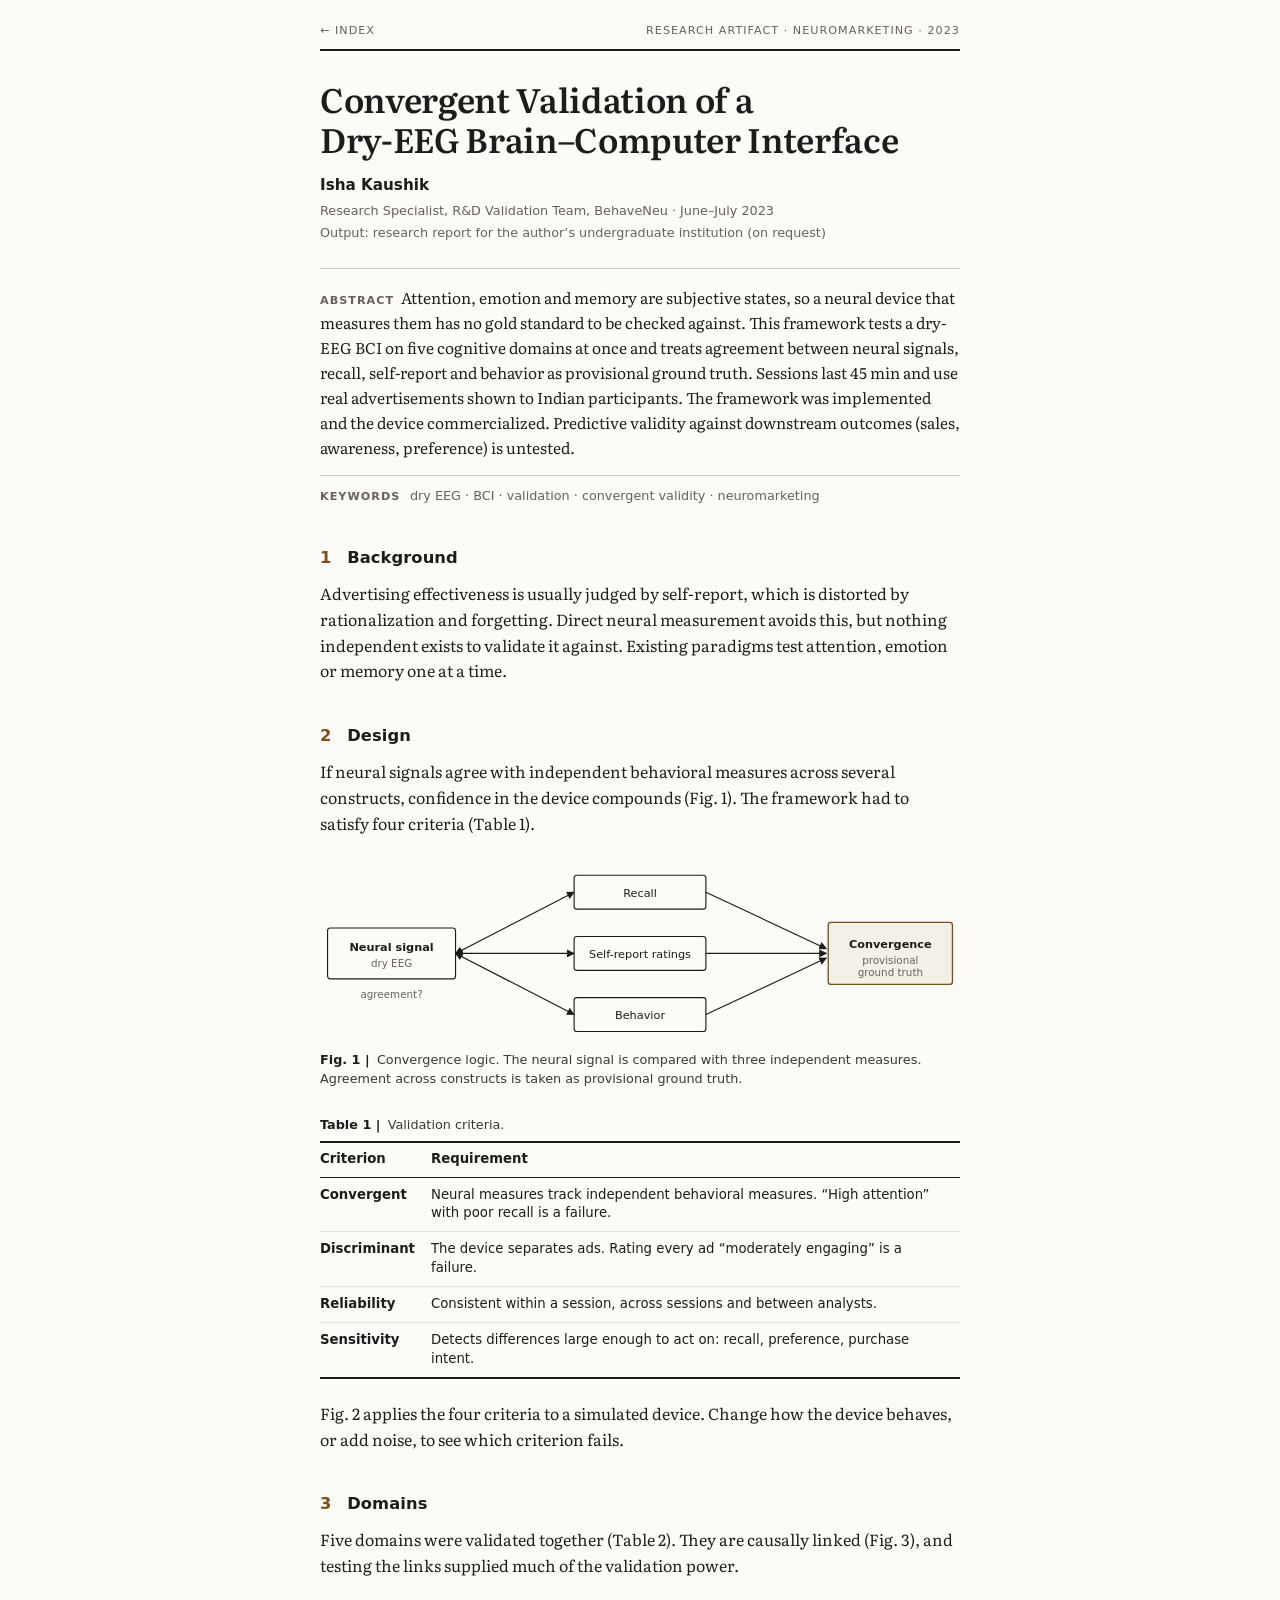
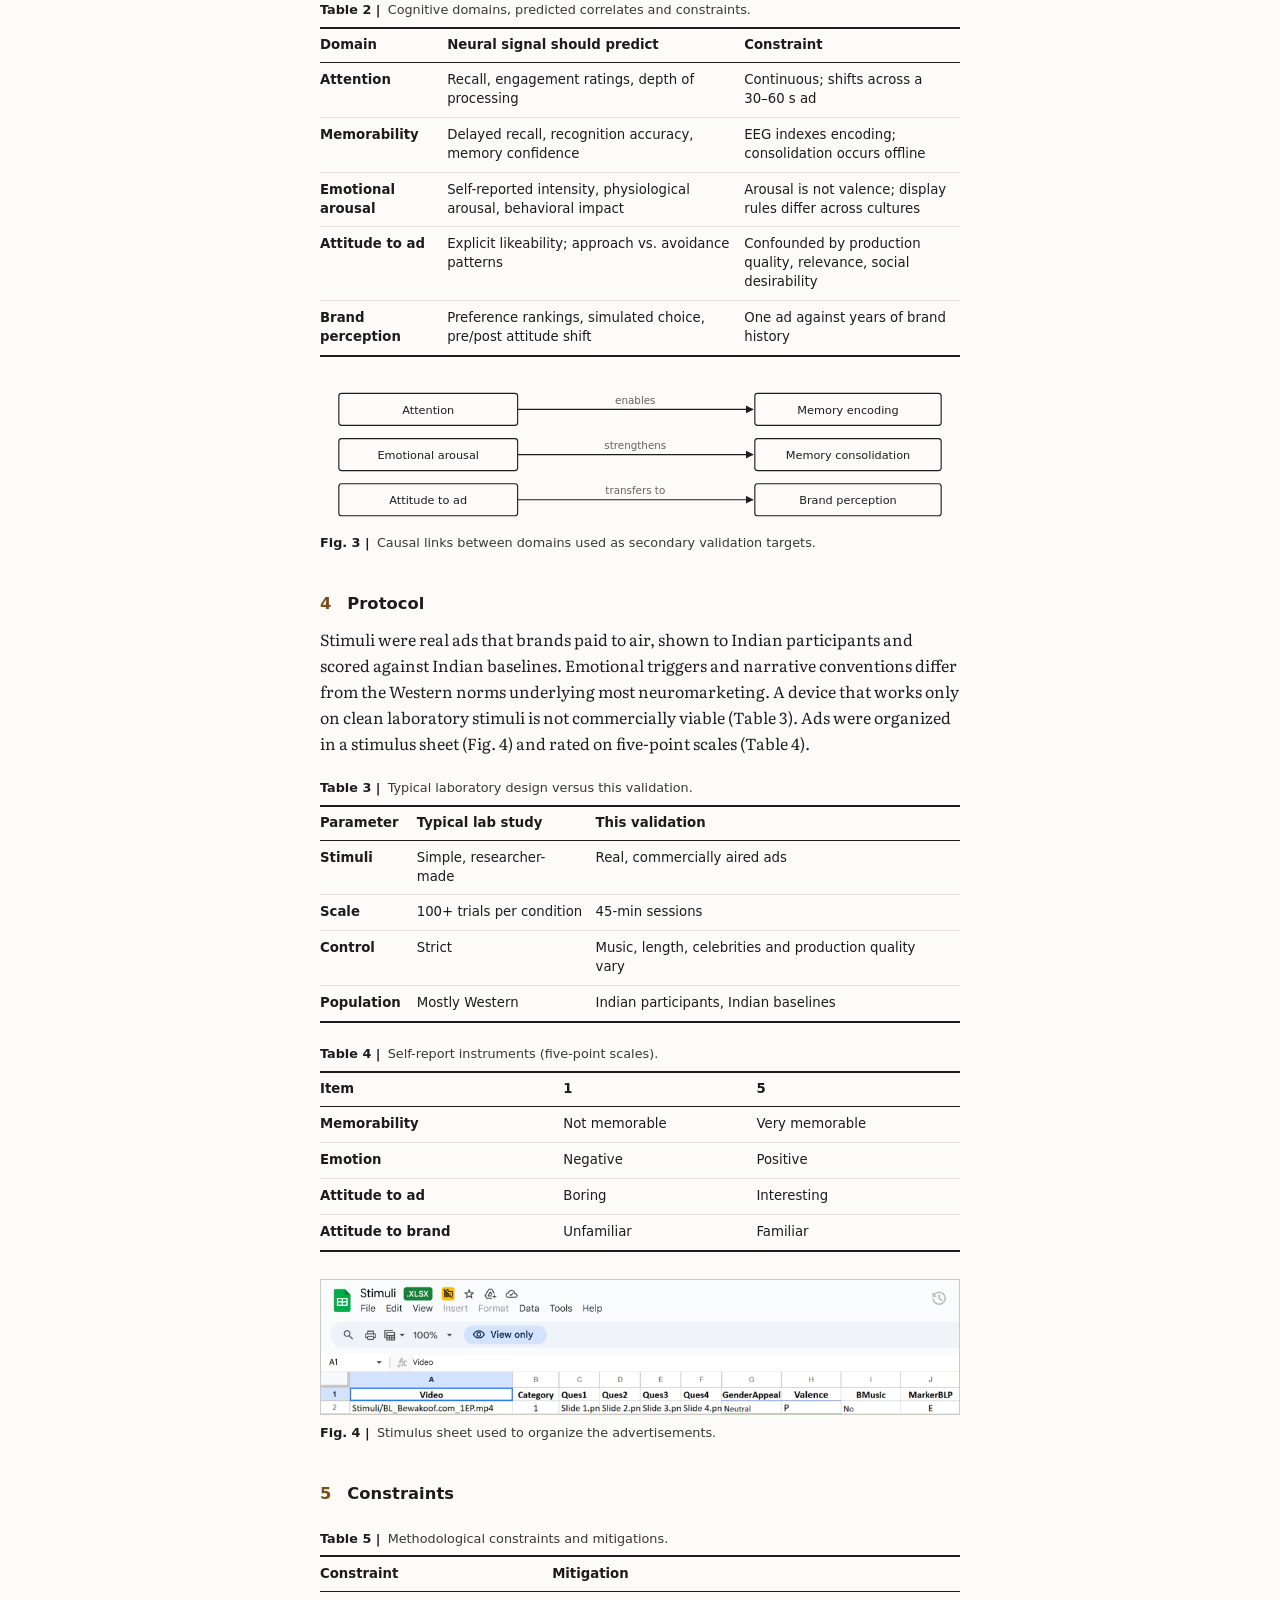
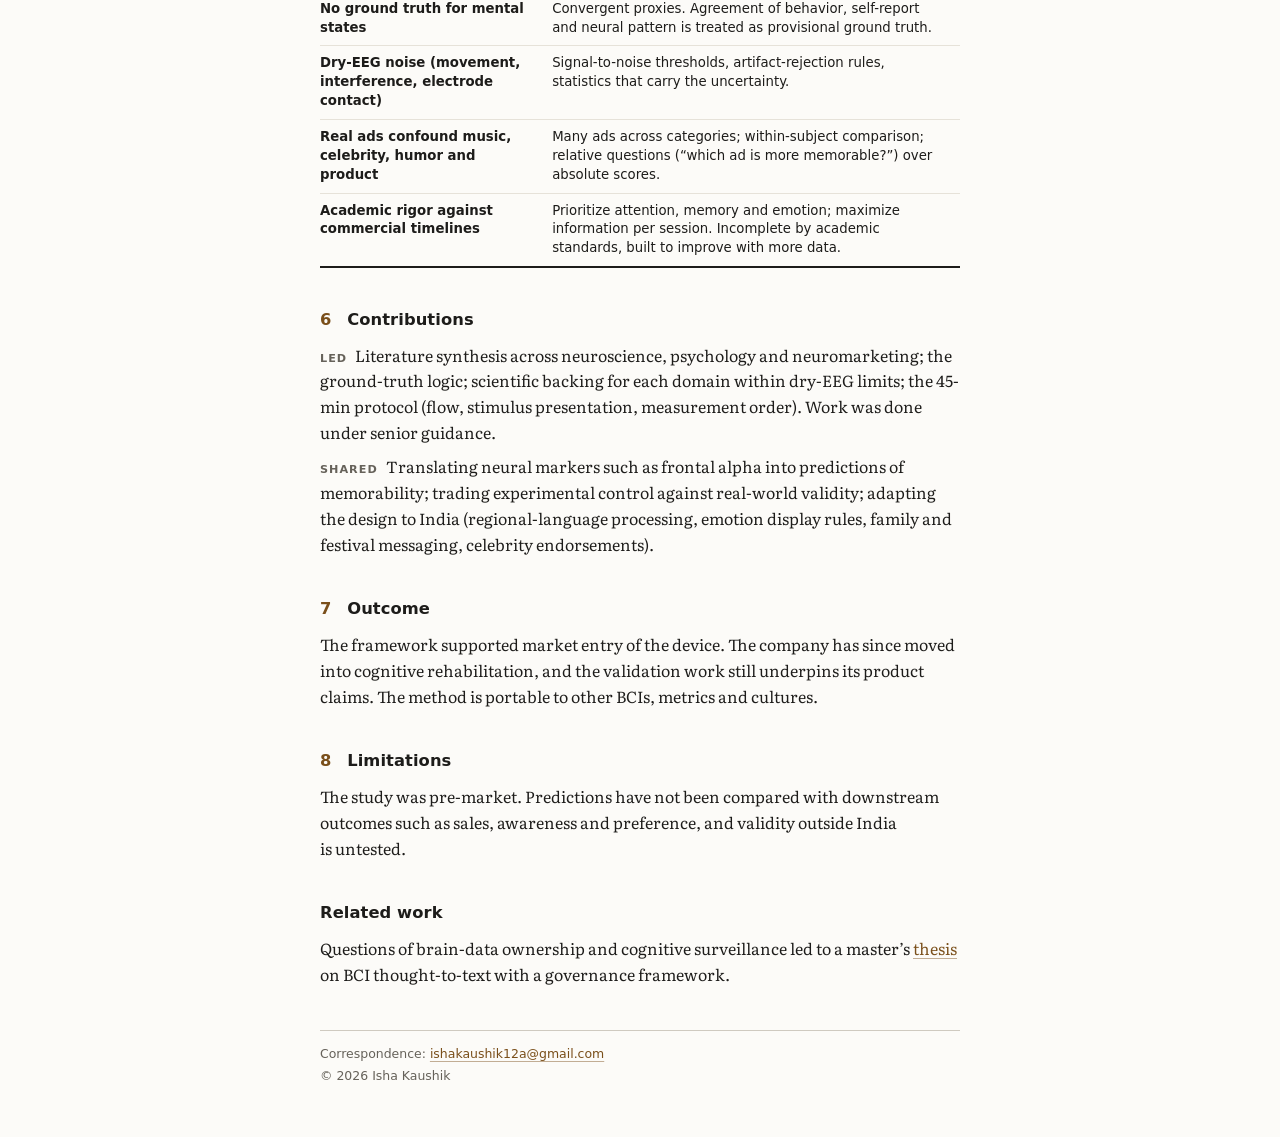
==== commit ec9665d2: "Add lab.css and update figure references in index.html Added a new stylesheet for lab styles and upd" ====
--- a/BCI-Project/index.html
+++ b/BCI-Project/index.html
@@ -11,6 +11,7 @@
 <link rel="preconnect" href="https://fonts.gstatic.com" crossorigin>
 <link href="https://fonts.googleapis.com/css2?family=Literata:ital,opsz,wght@0,7..72,300..700;1,7..72,300..600&display=swap" rel="stylesheet">
 <link rel="stylesheet" href="../project.css">
+<link rel="stylesheet" href="lab.css">
 </head>
 <body>
 <div class="page">
@@ -72,8 +73,58 @@
 </tbody></table></div>
 </figure>
 
+<p>Fig. 2 applies the four criteria to a simulated device. Change how the device behaves, or add noise, to see which criterion fails.</p>
+
+<figure class="fig bcilab" id="labFig" hidden>
+  <div class="lab-ctl">
+    <div class="seg" role="group" aria-label="Device behavior">
+      <span class="lbl">Device</span>
+      <span class="sb">
+        <button type="button" data-m="valid" aria-pressed="true">Tracks all measures</button>
+        <button type="button" data-m="attn" aria-pressed="false">Attention only</button>
+        <button type="button" data-m="flat" aria-pressed="false">Compressed</button>
+      </span>
+    </div>
+    <label class="nz"><span class="lbl">Dry-EEG noise</span><input type="range" id="labNz" min="0" max="100" value="10"><output id="labNzv" for="labNz">10%</output></label>
+    <button type="button" class="rr" data-act="rerun">Re-run</button>
+  </div>
+
+  <div class="lab-box">
+    <div class="lab-top">
+      <svg class="head" viewBox="0 0 56 64" role="img" aria-label="Schematic head wearing a dry-EEG headband">
+        <circle cx="26" cy="33" r="19" fill="none" stroke="#1d1c1a" stroke-width="1.3"/>
+        <path d="M44 31 L50 37 L44 39" fill="none" stroke="#1d1c1a" stroke-width="1.3" stroke-linejoin="round"/>
+        <path d="M23 34 q-4.5 2.5 -1 7" fill="none" stroke="#1d1c1a" stroke-width="1.2" stroke-linecap="round"/>
+        <path d="M9 29 Q26 11 43 25" fill="none" stroke="#7a4f1a" stroke-width="3" stroke-linecap="round"/>
+        <circle class="e" cx="17.5" cy="22" r="2.4" fill="#fffefb" stroke="#7a4f1a" stroke-width="1.3"/>
+        <circle class="e" cx="26" cy="19" r="2.4" fill="#fffefb" stroke="#7a4f1a" stroke-width="1.3" style="animation-delay:.35s"/>
+        <circle class="e" cx="34.5" cy="20" r="2.4" fill="#fffefb" stroke="#7a4f1a" stroke-width="1.3" style="animation-delay:.7s"/>
+      </svg>
+      <div class="trace">
+        <div class="trace-h">
+          <span id="labTraceLbl">Neural signal, Ad A (schematic)</span>
+          <span class="tabs" role="group" aria-label="Choose ad"><button type="button" aria-pressed="true">Ad A</button><button type="button" aria-pressed="false">Ad B</button><button type="button" aria-pressed="false">Ad C</button></span>
+        </div>
+        <canvas id="labTrace" aria-hidden="true"></canvas>
+      </div>
+    </div>
+    <svg class="ch" id="labChart" viewBox="0 0 640 220" role="img" aria-label="Bar chart comparing the neural index with independent measures for three ads."></svg>
+    <div class="legend">
+      <span><i style="background:#7a4f1a"></i>Neural index</span>
+      <span><i style="background:#1d1c1a"></i>Recall</span>
+      <span><i style="background:#5b574f"></i>Self-report</span>
+      <span><i style="background:#c9bfa8"></i>Behavior</span>
+      <span><span class="dsh"></span>Independent mean</span>
+      <span><span class="tk"></span>Re-run</span>
+    </div>
+    <ul class="crit" id="labCrit"></ul>
+    <p class="verdict" id="labVerdict" aria-live="polite"></p>
+  </div>
+  <figcaption class="cap"><b>Fig. 2 |</b> Convergence lab. A simulated device is checked against three independent measures for three ads (Table 1 criteria). Click an ad to view its signal. Schematic and synthetic; thresholds are illustrative. Not device data.</figcaption>
+</figure>
+
 <h2>Domains</h2>
-<p>Five domains were validated together (Table 2). They are causally linked (Fig. 2), and testing the links supplied much of the validation power.</p>
+<p>Five domains were validated together (Table 2). They are causally linked (Fig. 3), and testing the links supplied much of the validation power.</p>
 
 <figure class="tbl">
 <figcaption class="cap"><b>Table 2 |</b> Cognitive domains, predicted correlates and constraints.</figcaption>
@@ -103,11 +154,11 @@
   <path class="ln" d="M210 123 L460 123" marker-end="url(#c2)"/><text x="335" y="117" text-anchor="middle" class="m s">transfers to</text>
   <rect class="bx" x="462" y="106" width="198" height="34" rx="3"/><text x="561" y="128" text-anchor="middle">Brand perception</text>
 </svg>
-<figcaption class="cap"><b>Fig. 2 |</b> Causal links between domains used as secondary validation targets.</figcaption>
+<figcaption class="cap"><b>Fig. 3 |</b> Causal links between domains used as secondary validation targets.</figcaption>
 </figure>
 
 <h2>Protocol</h2>
-<p>Stimuli were real ads that brands paid to air, shown to Indian participants and scored against Indian baselines. Emotional triggers and narrative conventions differ from the Western norms underlying most neuromarketing. A device that works only on clean laboratory stimuli is not commercially viable (Table 3). Ads were organized in a stimulus sheet (Fig. 3) and rated on five-point scales (Table 4).</p>
+<p>Stimuli were real ads that brands paid to air, shown to Indian participants and scored against Indian baselines. Emotional triggers and narrative conventions differ from the Western norms underlying most neuromarketing. A device that works only on clean laboratory stimuli is not commercially viable (Table 3). Ads were organized in a stimulus sheet (Fig. 4) and rated on five-point scales (Table 4).</p>
 
 <figure class="tbl">
 <figcaption class="cap"><b>Table 3 |</b> Typical laboratory design versus this validation.</figcaption>
@@ -135,7 +186,7 @@
 
 <figure class="fig">
 <a href="Screenshot%202025-12-10%20220614.png"><img src="Screenshot 2025-12-10 220614.png" alt="Spreadsheet listing each ad video with category and coding columns." loading="lazy"></a>
-<figcaption class="cap"><b>Fig. 3 |</b> Stimulus sheet used to organize the advertisements.</figcaption>
+<figcaption class="cap"><b>Fig. 4 |</b> Stimulus sheet used to organize the advertisements.</figcaption>
 </figure>
 
 <h2>Constraints</h2>
@@ -166,5 +217,6 @@
 
 <div class="corr"><p>Correspondence: <a href="mailto:ishakaushik12a@gmail.com">ishakaushik12a@gmail.com</a></p><p>© 2026 Isha Kaushik</p></div>
 </div>
+<script src="lab.js"></script>
 </body>
 </html>
--- a/project.css
+++ b/project.css
@@ -1,189 +1,132 @@
-/* Shared styles for the four project pages. Same palette and body font as the homepage. */
+/* Shared stylesheet for the project pages. Journal-article layout: light paper,
+   serif text, sans labels, numbered sections, ruled tables, captioned figures.
+   No JavaScript required. */
+
 *,*::before,*::after{box-sizing:border-box}
-html{scroll-behavior:smooth}
 :root{
-  --cream:#f8f3ea; --ink:#1a2e1c; --brown:#7a4f1a; --amber:#d6a566; --dk:#0b0a09;
-  --muted:#5f5a4c; --line:rgba(26,46,28,.14); --soft:#f1eadc; --card:#fffdf8;
-  --sans:system-ui,-apple-system,"Segoe UI",Roboto,Helvetica,Arial,sans-serif;
+  --paper:#fcfbf8; --ink:#1d1c1a; --mute:#66625a; --rule:#cfcac0; --faint:#e6e2d9; --soft:#f3f0e8;
+  --acc:#7a4f1a;
+  --serif:'Literata',Georgia,'Times New Roman',serif;
+  --sans:system-ui,-apple-system,'Segoe UI',Roboto,Helvetica,Arial,sans-serif;
 }
+html{-webkit-text-size-adjust:100%;scroll-behavior:smooth}
 body{
-  margin:0;background:var(--cream);color:var(--ink);
-  font-family:'Literata',Georgia,serif;font-weight:340;font-size:1.0625rem;line-height:1.65;
+  margin:0;background:var(--paper);color:var(--ink);
+  font-family:var(--serif);font-weight:380;font-size:1rem;line-height:1.62;
   -webkit-font-smoothing:antialiased;text-rendering:optimizeLegibility;
+  counter-reset:sec;
 }
-::selection{background:rgba(122,79,26,.22)}
-a{color:var(--brown);text-decoration:underline;text-decoration-thickness:1px;text-decoration-color:rgba(122,79,26,.4);text-underline-offset:4px;transition:color .2s,text-decoration-color .2s}
+::selection{background:rgba(122,79,26,.2)}
+.page{max-width:44rem;margin:0 auto;padding:0 clamp(18px,5vw,32px) 3rem}
+
+a{color:var(--acc);text-decoration:underline;text-decoration-thickness:1px;text-underline-offset:3px;text-decoration-color:rgba(122,79,26,.45)}
 a:hover{color:var(--ink);text-decoration-color:var(--ink)}
-a:focus-visible,button:focus-visible,summary:focus-visible,input:focus-visible{outline:2px solid var(--brown);outline-offset:3px;border-radius:3px}
-p{margin:0 0 .9rem;text-wrap:pretty}
+a:focus-visible{outline:2px solid var(--acc);outline-offset:2px}
+p{margin:0 0 .85rem;hyphens:auto;text-wrap:pretty}
 b,strong{font-weight:600}
-.sr-only{position:absolute;width:1px;height:1px;margin:-1px;padding:0;overflow:hidden;clip:rect(0 0 0 0);white-space:nowrap;border:0}
+sub,sup{line-height:0}
 
-.wrap{max-width:60rem;margin:0 auto;padding:0 clamp(20px,4vw,48px)}
-.back{display:inline-block;margin:26px 0 22px;font-family:var(--sans);font-size:.88rem;text-decoration:none;color:var(--muted)}
-.back:hover{color:var(--ink)}
+/* ---------- masthead ---------- */
+.mast{
+  display:flex;justify-content:space-between;gap:1rem;flex-wrap:wrap;
+  margin-top:1.4rem;padding-bottom:.5rem;border-bottom:2px solid var(--ink);
+  font-family:var(--sans);font-size:.7rem;letter-spacing:.09em;text-transform:uppercase;color:var(--mute);
+}
+.mast a{color:var(--mute);text-decoration:none}
+.mast a:hover{color:var(--ink)}
 
-/* ---------- details strip (first thing on every page) ---------- */
-.facts{display:grid;grid-template-columns:repeat(auto-fit,minmax(12.5rem,1fr));gap:0;margin:0 0 2.8rem;border-top:2px solid var(--ink);border-bottom:1px solid var(--line);padding-bottom:.25rem}
-.facts div{padding:.85rem 1.2rem .55rem 0}
-.facts dt{font-family:var(--sans);font-size:.7rem;letter-spacing:.09em;text-transform:uppercase;color:var(--muted);margin:0 0 .15rem}
-.facts dd{margin:0;font-size:.98rem;line-height:1.4}
-.facts .wide{grid-column:1/-1}
+/* ---------- title block ---------- */
+h1{
+  font-family:var(--serif);font-weight:600;font-size:clamp(1.55rem,4.2vw,2.1rem);
+  line-height:1.2;letter-spacing:-.01em;margin:1.7rem 0 .9rem;text-wrap:balance;
+}
+.authors{font-family:var(--sans);font-size:.95rem;font-weight:600;margin:0 0 .25rem}
+.affil{font-family:var(--sans);font-size:.8rem;line-height:1.5;color:var(--mute);margin:0 0 .15rem}
 
-/* ---------- sections ---------- */
-section{margin:0 0 3.4rem}
-h2{font-family:'Literata',Georgia,serif;font-weight:600;font-size:1.5rem;line-height:1.25;letter-spacing:-.01em;margin:0 0 .4rem}
-.kicker{font-family:var(--sans);font-size:.7rem;letter-spacing:.1em;text-transform:uppercase;color:var(--brown);margin:0 0 .4rem;font-weight:600}
-.lede{font-size:1.1rem;max-width:44rem;margin:0 0 1.4rem}
-.small{font-size:.9rem;color:var(--muted)}
-h3{font-size:1.05rem;font-weight:600;margin:0 0 .3rem}
+.abstract{margin:1.6rem 0 .6rem;padding:1rem 0 .9rem;border-top:1px solid var(--rule);border-bottom:1px solid var(--rule);font-size:.97rem}
+.abstract p:last-child{margin-bottom:0}
+.lab{font-family:var(--sans);font-size:.7rem;font-weight:700;letter-spacing:.09em;text-transform:uppercase;color:var(--mute);margin-right:.45rem}
+.kw{font-family:var(--sans);font-size:.8rem;color:var(--mute);margin:0 0 1rem}
+.kw .lab{margin-right:.6rem}
 
-/* ---------- big numbers ---------- */
-.stats{display:grid;grid-template-columns:repeat(auto-fit,minmax(9rem,1fr));gap:1.2rem 1.6rem;margin:1.2rem 0 1.6rem}
-.stat{border-left:2px solid var(--amber);padding-left:.9rem}
-.stat b{display:block;font-family:var(--sans);font-weight:650;font-size:2.15rem;line-height:1.05;color:var(--brown);letter-spacing:-.02em}
-.stat span{display:block;font-size:.88rem;line-height:1.35;color:var(--muted);margin-top:.3rem}
+.note{
+  margin:1rem 0 1.2rem;padding:.65rem .95rem;border-left:3px solid var(--acc);background:var(--soft);
+  font-size:.88rem;line-height:1.5;
+}
+.note p{margin:0 0 .35rem}.note p:last-child{margin:0}
 
-/* ---------- bars ---------- */
-.bars{display:grid;gap:.75rem;margin:1rem 0 1.2rem}
-.bar-row{display:grid;grid-template-columns:minmax(7rem,12rem) 1fr;gap:.2rem 1rem;align-items:center;font-size:.92rem}
-.bar-row .lab{font-family:var(--sans);font-size:.85rem}
-.bar{position:relative;height:1.7rem;background:var(--soft);border-radius:4px;overflow:hidden}
-.bar>i{position:absolute;inset:0 auto 0 0;width:var(--w);background:var(--brown);border-radius:4px;transition:width 1s cubic-bezier(.2,.7,.2,1)}
-.bar>i.am{background:var(--amber)}
-.bar>i.dk{background:var(--ink)}
-.bar>em{position:absolute;left:.6rem;top:50%;transform:translateY(-50%);font-style:normal;font-family:var(--sans);font-size:.78rem;font-weight:600;color:#fff;white-space:nowrap}
-.bar>em.out{left:calc(var(--w) + .5rem);color:var(--ink)}
-html.js .bar:not(.in)>i{width:0}
-@media (max-width:560px){.bar-row{grid-template-columns:1fr}}
+/* ---------- headings (numbered by CSS) ---------- */
+h2{
+  counter-increment:sec;counter-reset:sub;
+  font-family:var(--sans);font-weight:700;font-size:1.02rem;letter-spacing:.005em;
+  margin:2.4rem 0 .6rem;
+}
+h2::before{content:counter(sec);display:inline-block;min-width:1.7rem;color:var(--acc)}
+h3{
+  counter-increment:sub;
+  font-family:var(--sans);font-weight:600;font-size:.9rem;margin:1.4rem 0 .3rem;
+}
+h3::before{content:counter(sec) "." counter(sub);display:inline-block;min-width:2.2rem;color:var(--mute);font-weight:500}
+h2.un::before,h3.un::before{content:none}
+h2.un{counter-increment:none}
 
-/* ---------- tabs ---------- */
-.tab-list{display:flex;flex-wrap:wrap;gap:.4rem;margin:0 0 1rem}
-.tab-list button{font:inherit;font-family:var(--sans);font-size:.88rem;font-weight:550;padding:.55rem .95rem;min-height:44px;background:transparent;color:var(--ink);border:1px solid var(--line);border-radius:999px;cursor:pointer;transition:background .2s,color .2s,border-color .2s}
-.tab-list button:hover{border-color:var(--ink)}
-.tab-list button[aria-selected="true"]{background:var(--ink);color:var(--cream);border-color:var(--ink)}
-.tab-panel{background:var(--card);border:1px solid var(--line);border-radius:10px;padding:1.3rem 1.4rem}
-.tab-panel+.tab-panel{margin-top:.8rem}
-html.js .tab-panel[hidden]{display:none}
-.tab-panel h3{margin-bottom:.15rem}
-.tab-panel .tag{font-family:var(--sans);font-size:.78rem;color:var(--muted);margin:0 0 .8rem;font-style:italic}
+/* run-in labels inside subsections */
+.kv{margin:0 0 .5rem}
+.kv .lab{display:inline-block;margin-right:.5rem}
 
-/* ---------- two columns, cards, chips ---------- */
-.cols{display:grid;grid-template-columns:repeat(auto-fit,minmax(16rem,1fr));gap:1rem}
-.card{background:var(--card);border:1px solid var(--line);border-radius:10px;padding:1.1rem 1.25rem}
-.card h3{font-size:.78rem;font-family:var(--sans);letter-spacing:.08em;text-transform:uppercase;color:var(--brown);margin:0 0 .5rem}
-.card p:last-child,.card ul:last-child{margin-bottom:0}
-.card.dark{background:var(--dk);border-color:var(--dk);color:var(--cream)}
-.card.dark h3{color:var(--amber)}
-ul.clean{list-style:none;margin:0;padding:0}
-ul.clean li{padding:.3rem 0 .3rem 1.1rem;position:relative;font-size:.97rem;line-height:1.45}
-ul.clean li::before{content:"";position:absolute;left:0;top:.95em;width:.5rem;height:2px;background:var(--amber)}
-.chips{display:flex;flex-wrap:wrap;gap:.4rem;margin:.2rem 0 .2rem;padding:0;list-style:none}
-.chips li{font-family:var(--sans);font-size:.8rem;padding:.3rem .65rem;border:1px solid var(--line);border-radius:999px;background:var(--cream)}
-.chips.solid li{background:var(--soft);border-color:transparent}
+ul.t,ol.t{margin:0 0 .9rem;padding-left:1.25rem}
+ul.t li,ol.t li{margin:0 0 .3rem}
 
-/* ---------- versus table ---------- */
-.vs{width:100%;border-collapse:collapse;font-size:.95rem}
-.vs th{font-family:var(--sans);font-size:.7rem;letter-spacing:.09em;text-transform:uppercase;color:var(--muted);text-align:left;font-weight:600;padding:.5rem .8rem .5rem 0;border-bottom:2px solid var(--ink)}
-.vs td{padding:.7rem .8rem .7rem 0;border-bottom:1px solid var(--line);vertical-align:top;line-height:1.4}
-.vs td:first-child{font-family:var(--sans);font-size:.86rem;font-weight:600;white-space:nowrap}
-.scroll-x{overflow-x:auto}
+/* ---------- tables ---------- */
+figure{margin:0}
+.tbl{margin:1.4rem 0}
+.cap{font-family:var(--sans);font-size:.8rem;line-height:1.45;color:#3a3833;margin:0 0 .5rem}
+.cap b{color:var(--ink);font-weight:700;margin-right:.2rem}
+.tbl .cap{margin-bottom:.45rem}
+.sx{overflow-x:auto;-webkit-overflow-scrolling:touch}
+table{width:100%;border-collapse:collapse;font-family:var(--sans);font-size:.83rem;line-height:1.42;min-width:30rem}
+th{
+  text-align:left;font-weight:700;padding:.45rem .8rem .45rem 0;vertical-align:bottom;
+  border-top:2px solid var(--ink);border-bottom:1px solid var(--ink);white-space:nowrap;
+}
+td{padding:.5rem .8rem .5rem 0;vertical-align:top;border-bottom:1px solid var(--faint)}
+tbody tr:last-child td{border-bottom:2px solid var(--ink)}
+td:first-child{font-weight:600;padding-right:1rem}
+td.nw{white-space:nowrap}
+table .sm{color:var(--mute);font-size:.78rem}
 
-/* ---------- steps / timeline ---------- */
-.steps{list-style:none;margin:1rem 0 0;padding:0;counter-reset:s;display:grid;gap:0}
-.steps>li{counter-increment:s;position:relative;padding:0 0 1.3rem 3rem;border-left:2px solid var(--line);margin-left:1rem}
-.steps>li:last-child{border-left-color:transparent;padding-bottom:0}
-.steps>li::before{content:counter(s);position:absolute;left:-1.1rem;top:-.1rem;width:2.1rem;height:2.1rem;border-radius:50%;background:var(--ink);color:var(--cream);font-family:var(--sans);font-size:.85rem;font-weight:650;display:grid;place-items:center}
-.steps h3{margin-bottom:.1rem}
-.steps .when{font-family:var(--sans);font-size:.75rem;color:var(--muted);letter-spacing:.05em;text-transform:uppercase;margin:0 0 .3rem}
-.steps p{margin:0 0 .4rem;font-size:.98rem}
-.steps li.bad::before{background:var(--brown)}
+/* ---------- figures ---------- */
+.fig{margin:1.7rem 0}
+.fig>svg,.fig>a>img,.fig>img{display:block;width:100%;height:auto}
+.fig img{border:1px solid var(--rule);background:#fff}
+.imgs img{display:block;width:100%;height:auto;max-width:100%}
+.fig .cap{margin:.55rem 0 0}
+.panels{display:grid;grid-template-columns:minmax(0,1fr) minmax(0,1fr);gap:1.2rem}
+.panels svg{display:block;width:100%;height:auto}
+.panels .pl{font-family:var(--sans);font-size:.78rem;font-weight:700;margin:0 0 .2rem}
+.imgs{display:grid;grid-template-columns:minmax(0,1fr);gap:1rem}
+.imgs.two{grid-template-columns:minmax(0,1fr) minmax(0,1fr);align-items:start}
+@media (max-width:560px){.panels,.imgs.two{grid-template-columns:minmax(0,1fr)}}
+.narrow{max-width:15rem}
 
-/* ---------- callouts ---------- */
-.pull{margin:1.6rem 0;padding:1.2rem 1.4rem;border-left:3px solid var(--amber);background:var(--soft);border-radius:0 8px 8px 0;font-size:1.12rem;line-height:1.45}
-.pull p{margin:0}
-.pull cite{display:block;margin-top:.5rem;font-family:var(--sans);font-size:.8rem;font-style:normal;color:var(--muted)}
-.note{font-size:.9rem;color:var(--muted);border-top:1px solid var(--line);padding-top:.7rem;margin-top:1.2rem}
-.band{background:var(--dk);color:var(--cream);border-radius:14px;padding:1.6rem clamp(1.2rem,3vw,2rem);margin:1.4rem 0}
-.band .kicker{color:var(--amber)}
-.band p{color:rgba(248,243,234,.92)}
-.band a{color:var(--amber)}
-.band .big{font-size:clamp(1.2rem,2.6vw,1.6rem);line-height:1.35;margin:0}
+/* svg vocabulary */
+svg text{font-family:var(--sans);font-size:12px;fill:var(--ink)}
+svg .m{fill:var(--mute)}
+svg .b{font-weight:700}
+svg .s{font-size:11px}
+svg .bx{fill:var(--paper);stroke:var(--ink);stroke-width:1.2}
+svg .bxa{fill:var(--soft);stroke:var(--acc);stroke-width:1.4}
+svg .ln{stroke:var(--ink);stroke-width:1.2;fill:none}
+svg .lna{stroke:var(--acc);stroke-width:1.4;fill:none}
+svg .fl{fill:var(--ink)}
+svg .fa{fill:var(--acc)}
+svg .fg{fill:#c9c4b8}
+svg .gr{stroke:var(--faint);stroke-width:1}
+svg .dash{stroke-dasharray:4 3}
 
-/* ---------- gallery ---------- */
-.gallery{display:grid;grid-template-columns:repeat(auto-fit,minmax(15rem,1fr));gap:1rem;margin:1rem 0}
-.gallery figure,figure.fig{margin:0}
-.gallery img,figure.fig img{display:block;width:100%;height:auto;border-radius:8px;border:1px solid var(--line);background:#fff}
-figcaption{font-family:var(--sans);font-size:.8rem;color:var(--muted);margin-top:.4rem;line-height:1.35}
-figure.fig{margin:1rem 0}
+/* ---------- footer ---------- */
+.corr{margin-top:2.6rem;padding-top:.8rem;border-top:1px solid var(--rule);font-family:var(--sans);font-size:.78rem;line-height:1.55;color:var(--mute)}
+.corr p{margin:0 0 .2rem}
 
-/* ---------- listing mock (VICE) ---------- */
-.mock{max-width:26rem;background:#fff;border:1px solid var(--line);border-radius:14px;overflow:hidden;box-shadow:0 10px 30px rgba(26,46,28,.08)}
-.mock .ph{height:8.2rem;background:linear-gradient(135deg,#c9892f,#8d4a12 60%,#5e3109);display:flex;align-items:flex-end;padding:.6rem}
-.mock .body{padding:.9rem 1rem 1rem;display:grid;gap:.55rem}
-.mock .row{border-radius:6px;padding:.4rem .55rem;font-size:.88rem;line-height:1.35;cursor:pointer;border:1px solid transparent;transition:background .2s,border-color .2s}
-.mock .row small{display:block;font-family:var(--sans);font-size:.66rem;letter-spacing:.08em;text-transform:uppercase;font-weight:700;color:var(--brown);margin-bottom:.1rem}
-.mock .row:hover,.mock .row.on{background:var(--soft);border-color:var(--amber)}
-.mock .ph span{font-family:var(--sans);font-size:.72rem;background:rgba(0,0,0,.55);color:#fff;border-radius:4px;padding:.2rem .45rem}
-.mock-wrap{display:grid;grid-template-columns:minmax(0,26rem) minmax(0,1fr);gap:1.6rem;align-items:start}
-@media (max-width:760px){.mock-wrap{grid-template-columns:1fr}}
+@media print{body{background:#fff}.mast a{display:none}.sx{overflow:visible}table{min-width:0}}
 
-/* ---------- risk calculator (Sleep) ---------- */
-.calc label{display:flex;gap:.7rem;align-items:center;padding:.55rem .2rem;min-height:44px;cursor:pointer;border-bottom:1px solid var(--line);font-size:.97rem}
-.calc input{width:1.15rem;height:1.15rem;accent-color:var(--brown)}
-.calc .out{display:flex;align-items:center;gap:1rem;margin-top:1rem}
-.calc .score{font-family:var(--sans);font-size:2.4rem;font-weight:650;line-height:1;color:var(--brown);min-width:2.2rem}
-.calc .verdict{font-size:.97rem}
-.calc .verdict.hi{font-weight:600;color:var(--ink)}
-
-/* ---------- loop diagram ---------- */
-.loop{display:grid;grid-template-columns:repeat(auto-fit,minmax(9.5rem,1fr));gap:.6rem;align-items:stretch;margin:1rem 0 .6rem}
-.node{background:var(--card);border:1px solid var(--line);border-radius:10px;padding:.7rem .8rem;font-size:.9rem;line-height:1.35;position:relative}
-.node b{display:block;font-family:var(--sans);font-size:.72rem;letter-spacing:.08em;text-transform:uppercase;color:var(--brown);margin-bottom:.2rem}
-.node:not(:last-child)::after{content:"→";position:absolute;right:-.62rem;top:50%;transform:translateY(-50%);font-family:var(--sans);color:var(--brown);z-index:1;background:var(--cream);border-radius:50%;width:1.1rem;text-align:center;font-size:.9rem}
-.loop-back{font-family:var(--sans);font-size:.82rem;color:var(--muted);text-align:right;margin:0 0 .6rem}
-@media (max-width:760px){.node:not(:last-child)::after{content:"↓";right:50%;top:auto;bottom:-.75rem;transform:translateX(50%)}}
-
-footer{border-top:1px solid var(--line);margin-top:4rem;padding:1.4rem 0 2.4rem}
-footer p{margin:0;text-align:center;font-size:.9rem;color:var(--muted);letter-spacing:.02em}
-
-@media (prefers-reduced-motion:reduce){html{scroll-behavior:auto}*{transition:none!important}}
-@media print{.tab-panel[hidden]{display:block!important}}
-
-/* ---------- extras ---------- */
-.stack{display:flex;height:2.4rem;border-radius:6px;overflow:hidden;margin:.6rem 0 1rem;font-family:var(--sans);font-size:.8rem;font-weight:650;color:#fff}
-.stack span{display:grid;place-items:center;white-space:nowrap}
-.stack .c1{background:var(--brown)}.stack .c2{background:#a9742f}.stack .c3{background:var(--ink)}.stack .c4{background:#5b6b4d}
-.ba{display:grid;grid-template-columns:repeat(auto-fit,minmax(14rem,1fr));gap:.8rem;margin:.8rem 0}
-.ba div{border:1px solid var(--line);border-radius:8px;padding:.7rem .9rem;font-size:.93rem;line-height:1.45;background:var(--cream)}
-.ba small{display:block;font-family:var(--sans);font-size:.68rem;letter-spacing:.08em;text-transform:uppercase;font-weight:700;color:var(--muted);margin-bottom:.2rem}
-.ba .good{border-color:var(--amber);background:var(--soft)}
-.ba .good small{color:var(--brown)}
-.hl-list{list-style:none;margin:0;padding:0;display:grid;gap:.5rem}
-.hl-list li{padding:.65rem .9rem;border:1px solid var(--line);border-radius:8px;font-size:.95rem;line-height:1.4;cursor:pointer;transition:background .2s,border-color .2s;background:var(--card)}
-.hl-list li b{font-family:var(--sans);font-size:.7rem;letter-spacing:.08em;text-transform:uppercase;color:var(--brown);display:block}
-.hl-list li.on{background:var(--soft);border-color:var(--amber)}
-.mini{font-family:var(--sans);font-size:.78rem;color:var(--muted)}
-.region{display:grid;grid-template-columns:repeat(auto-fit,minmax(11rem,1fr));gap:.6rem;margin:.6rem 0}
-.region div{border:1px solid var(--line);border-radius:8px;padding:.55rem .75rem;font-size:.88rem;line-height:1.4;background:var(--cream)}
-.region b{display:block;font-family:var(--sans);font-size:.7rem;letter-spacing:.08em;text-transform:uppercase;color:var(--brown)}
-.fine{font-size:.88rem;color:var(--muted)}
-.flow{display:flex;flex-wrap:wrap;align-items:center;gap:.5rem;margin:1rem 0;font-family:var(--sans);font-size:.85rem}
-.flow span{padding:.4rem .75rem;border:1px solid var(--line);border-radius:999px;background:var(--card)}
-.flow i{font-style:normal;color:var(--brown)}
-.dots{display:grid;grid-template-columns:repeat(20,1fr);gap:4px;max-width:30rem;margin:.6rem 0 .4rem}
-.dots i{aspect-ratio:1;border-radius:50%;background:var(--soft);border:1px solid var(--line)}
-.dots i.on{background:var(--brown);border-color:var(--brown)}
-
-details.acc{border-bottom:1px solid var(--line)}
-details.acc:first-of-type{border-top:2px solid var(--ink)}
-details.acc summary{list-style:none;cursor:pointer;display:flex;justify-content:space-between;align-items:center;gap:1rem;padding:.9rem .1rem;min-height:44px;font-weight:600;font-size:1rem}
-details.acc summary::-webkit-details-marker{display:none}
-details.acc summary::after{content:"+";font-family:var(--sans);font-size:1.3rem;color:var(--brown);line-height:1;transition:transform .2s}
-details.acc[open] summary::after{transform:rotate(45deg)}
-details.acc .inner{padding:0 .1rem 1rem;display:grid;grid-template-columns:repeat(auto-fit,minmax(15rem,1fr));gap:.6rem 1.6rem}
-details.acc .inner p{margin:0;font-size:.97rem}
-details.acc .inner b{display:block;font-family:var(--sans);font-size:.7rem;letter-spacing:.08em;text-transform:uppercase;color:var(--brown);margin-bottom:.1rem}
-.gallery.four{grid-template-columns:repeat(auto-fit,minmax(11rem,1fr))}
-
-.cols.q{grid-template-columns:repeat(auto-fit,minmax(13.5rem,1fr))}
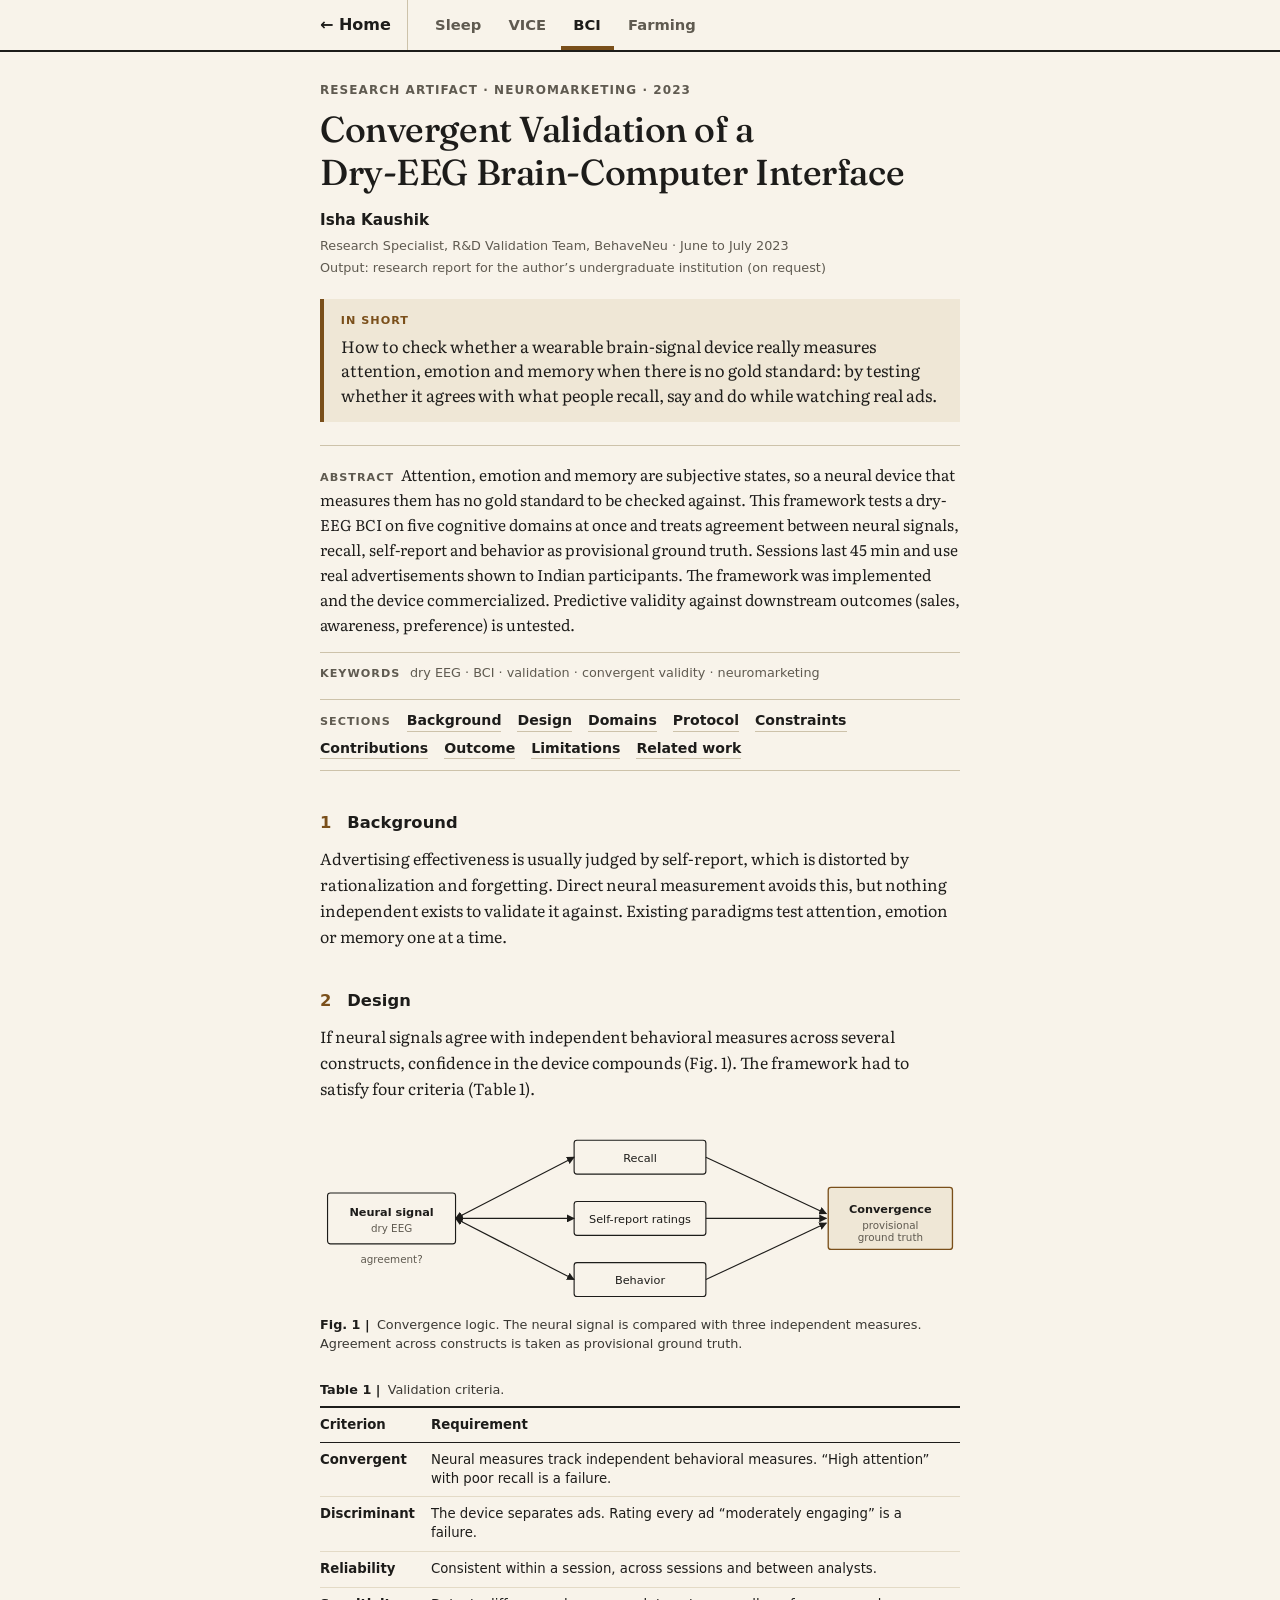
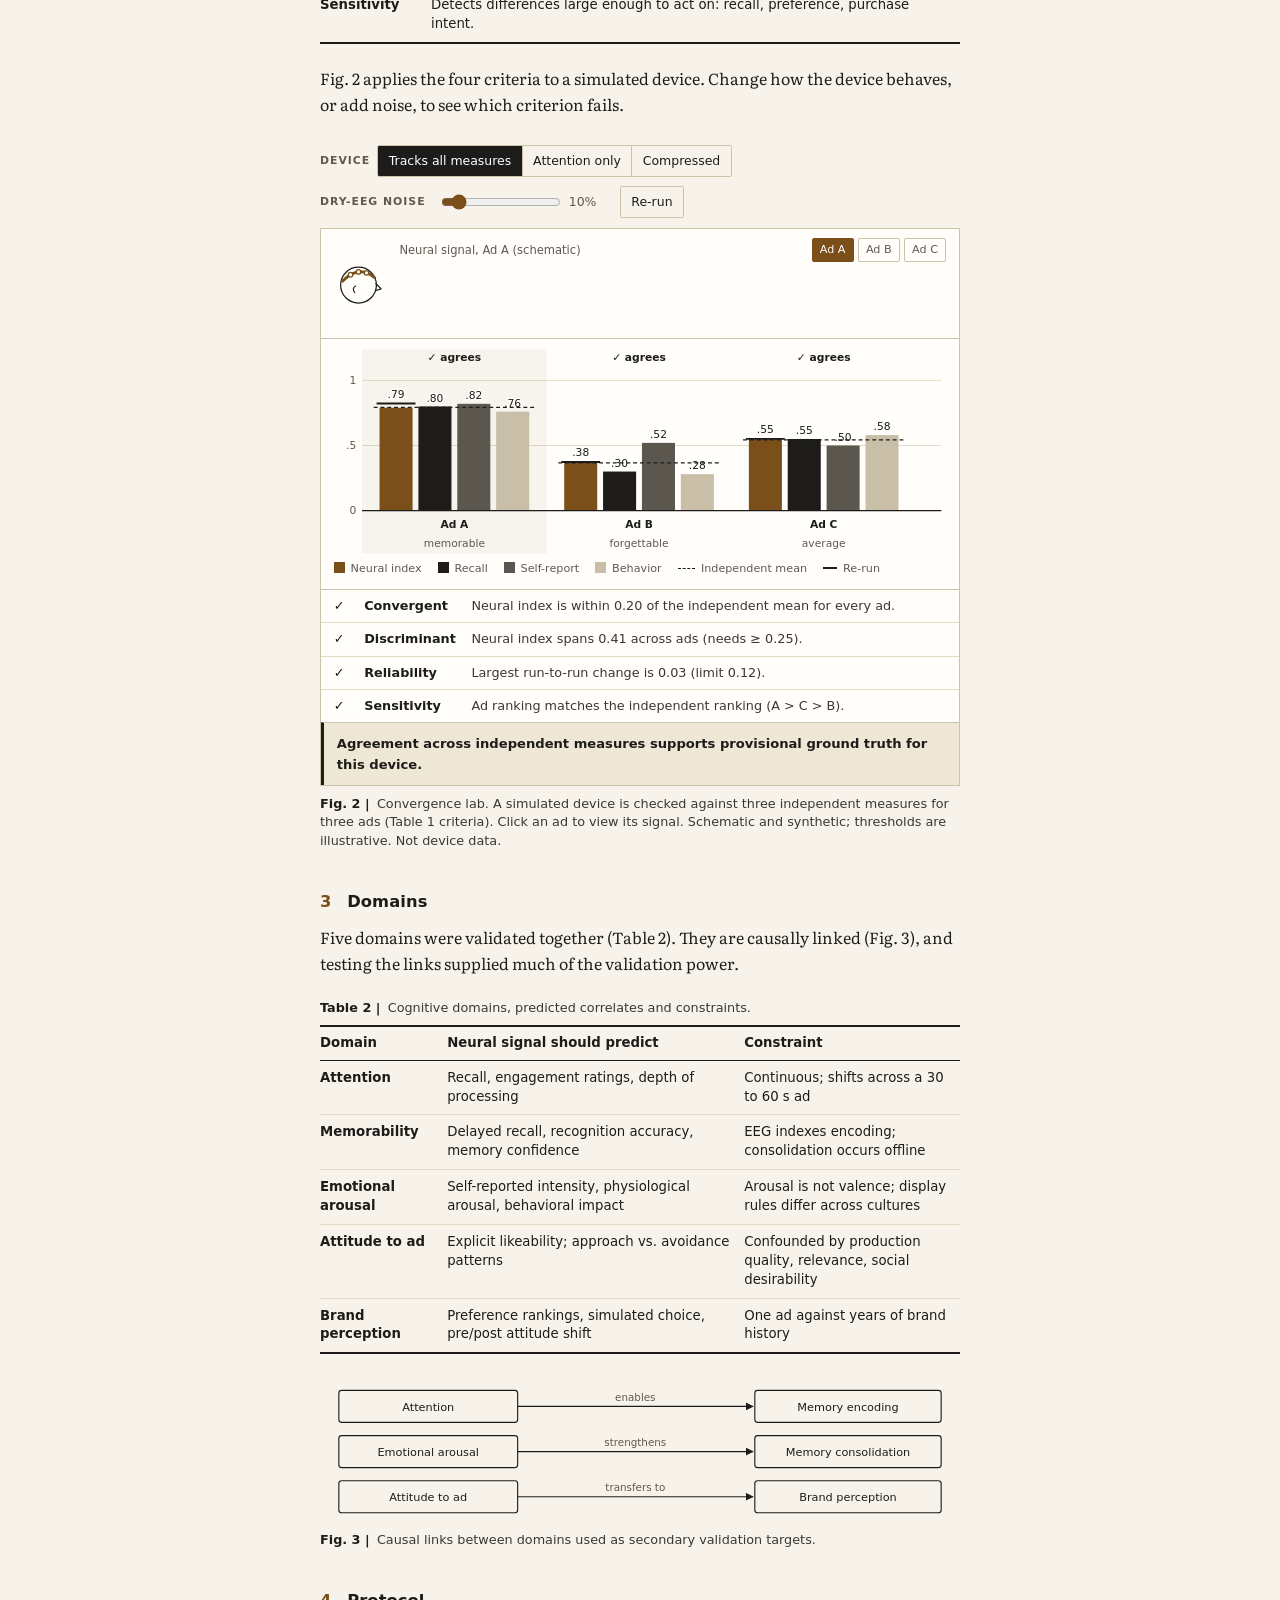
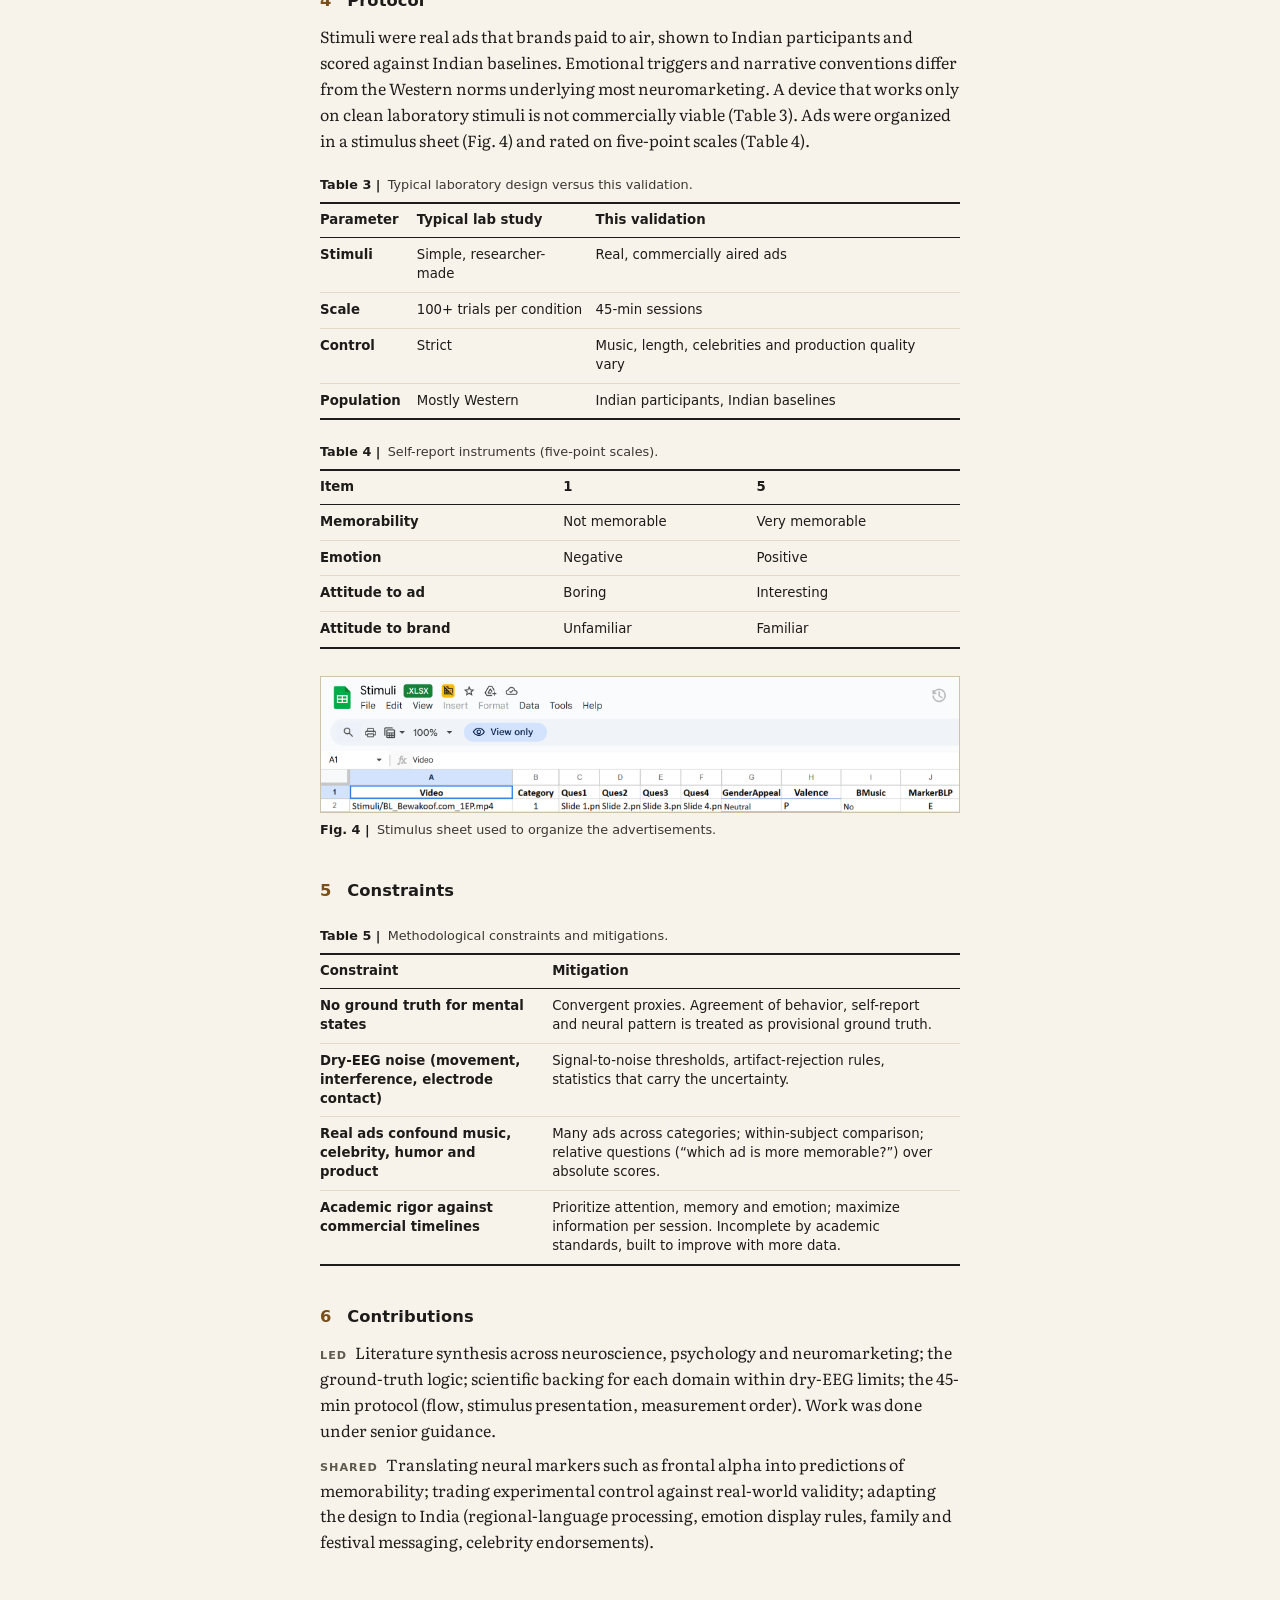
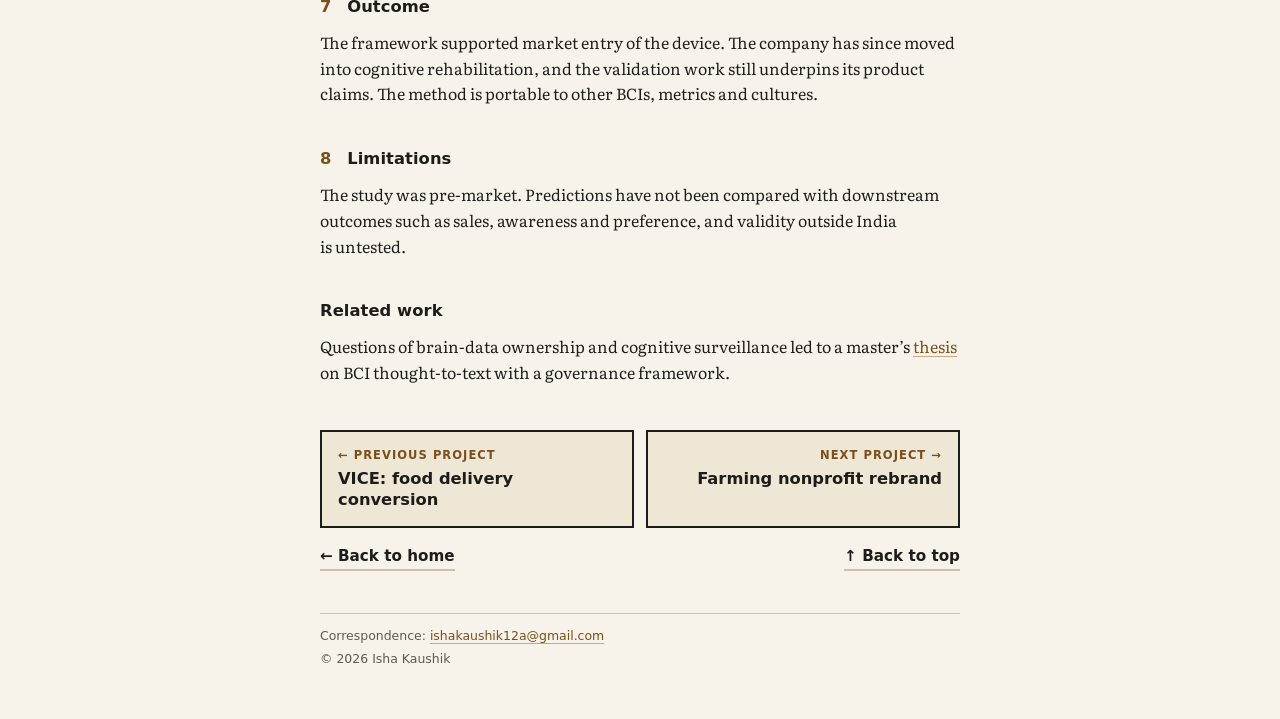
==== commit 9dae4123: "Update index.html" ====
--- a/BCI-Project/index.html
+++ b/BCI-Project/index.html
@@ -5,37 +5,45 @@
 <meta name="viewport" content="width=device-width, initial-scale=1.0">
 <meta name="color-scheme" content="light">
 <link rel="icon" href="../media/Site logo.jpg" type="image/jpeg">
-<title>Convergent Validation of a Dry-EEG Brain–Computer Interface | Isha Kaushik</title>
+<title>Convergent Validation of a Dry-EEG Brain-Computer Interface | Isha Kaushik</title>
 <meta name="description" content="A framework that validates a dry-EEG BCI across five cognitive domains by convergence with recall, self-report and behavior, using real advertisements.">
 <link rel="preconnect" href="https://fonts.googleapis.com">
 <link rel="preconnect" href="https://fonts.gstatic.com" crossorigin>
-<link href="https://fonts.googleapis.com/css2?family=Literata:ital,opsz,wght@0,7..72,300..700;1,7..72,300..600&display=swap" rel="stylesheet">
+<link href="https://fonts.googleapis.com/css2?family=Fraunces:opsz,wght@9..144,400..600&amp;family=Literata:ital,opsz,wght@0,7..72,300..700;1,7..72,300..600&amp;display=swap" rel="stylesheet">
 <link rel="stylesheet" href="../project.css">
 <link rel="stylesheet" href="lab.css">
 </head>
-<body>
+<body id="top">
+<header class="topnav"><div class="topnav-in">
+<a class="back" href="../index.html">← Home</a>
+<nav class="projects" aria-label="Projects"><a href="../Sleep%20Research%20Project/index.html">Sleep</a><a href="../Exp-Food-Psyc/index.html">VICE</a><a href="../BCI-Project/index.html" aria-current="page">BCI</a><a href="../DFSI-Project/index.html">Farming</a></nav>
+</div></header>
+<script>(function(){var p=document.querySelector(".projects"),a=p&&p.querySelector("[aria-current]");if(a)p.scrollLeft=a.offsetLeft-(p.clientWidth-a.offsetWidth)/2})()</script>
 <div class="page">
 
-<div class="mast"><a href="../index.html">← Index</a><span>Research artifact · Neuromarketing · 2023</span></div>
-
-<h1>Convergent Validation of a Dry‑EEG Brain–Computer Interface</h1>
+<p class="kicker">Research artifact · Neuromarketing · 2023</p>
+
+<h1>Convergent Validation of a Dry‑EEG Brain-Computer Interface</h1>
 <p class="authors">Isha Kaushik</p>
-<p class="affil">Research Specialist, R&amp;D Validation Team, BehaveNeu · June–July 2023</p>
+<p class="affil">Research Specialist, R&amp;D Validation Team, BehaveNeu · June to July 2023</p>
 <p class="affil">Output: research report for the author’s undergraduate institution (on request)</p>
+
+<div class="tldr"><span class="lab">In short</span><p>How to check whether a wearable brain-signal device really measures attention, emotion and memory when there is no gold standard: by testing whether it agrees with what people recall, say and do while watching real ads.</p></div>
 
 <div class="abstract">
   <p><span class="lab">Abstract</span>Attention, emotion and memory are subjective states, so a neural device that measures them has no gold standard to be checked against. This framework tests a dry-EEG BCI on five cognitive domains at once and treats agreement between neural signals, recall, self-report and behavior as provisional ground truth. Sessions last 45 min and use real advertisements shown to Indian participants. The framework was implemented and the device commercialized. Predictive validity against downstream outcomes (sales, awareness, preference) is untested.</p>
 </div>
 <p class="kw"><span class="lab">Keywords</span>dry EEG · BCI · validation · convergent validity · neuromarketing</p>
-
-<h2>Background</h2>
+<nav class="jump" aria-label="On this page"><span class="lab">Sections</span><a href="#background">Background</a><a href="#design">Design</a><a href="#domains">Domains</a><a href="#protocol">Protocol</a><a href="#constraints">Constraints</a><a href="#contributions">Contributions</a><a href="#outcome">Outcome</a><a href="#limitations">Limitations</a><a href="#related-work">Related work</a></nav>
+
+<h2 id="background">Background</h2>
 <p>Advertising effectiveness is usually judged by self-report, which is distorted by rationalization and forgetting. Direct neural measurement avoids this, but nothing independent exists to validate it against. Existing paradigms test attention, emotion or memory one at a time.</p>
 
-<h2>Design</h2>
+<h2 id="design">Design</h2>
 <p>If neural signals agree with independent behavioral measures across several constructs, confidence in the device compounds (Fig. 1). The framework had to satisfy four criteria (Table 1).</p>
 
 <figure class="fig">
-<svg viewBox="0 0 680 190" role="img" aria-label="Neural signal is compared with recall, self-report ratings and behavior; agreement across all three gives provisional ground truth.">
+<div class="sx"><svg viewBox="0 0 680 190" role="img" aria-label="Neural signal is compared with recall, self-report ratings and behavior; agreement across all three gives provisional ground truth.">
   <defs><marker id="c1" viewBox="0 0 10 10" refX="9" refY="5" markerWidth="7" markerHeight="7" orient="auto-start-reverse"><path d="M0 0L10 5L0 10z" class="fl"/></marker></defs>
   <rect class="bx" x="8" y="68" width="136" height="54" rx="3"/>
   <text x="76" y="92" text-anchor="middle" class="b">Neural signal</text>
@@ -57,7 +65,7 @@
   <text x="606" y="89" text-anchor="middle" class="b">Convergence</text>
   <text x="606" y="106" text-anchor="middle" class="m s">provisional</text>
   <text x="606" y="119" text-anchor="middle" class="m s">ground truth</text>
-</svg>
+</svg></div>
 <figcaption class="cap"><b>Fig. 1 |</b> Convergence logic. The neural signal is compared with three independent measures. Agreement across constructs is taken as provisional ground truth.</figcaption>
 </figure>
 
@@ -123,7 +131,7 @@
   <figcaption class="cap"><b>Fig. 2 |</b> Convergence lab. A simulated device is checked against three independent measures for three ads (Table 1 criteria). Click an ad to view its signal. Schematic and synthetic; thresholds are illustrative. Not device data.</figcaption>
 </figure>
 
-<h2>Domains</h2>
+<h2 id="domains">Domains</h2>
 <p>Five domains were validated together (Table 2). They are causally linked (Fig. 3), and testing the links supplied much of the validation power.</p>
 
 <figure class="tbl">
@@ -131,7 +139,7 @@
 <div class="sx"><table>
 <thead><tr><th>Domain</th><th>Neural signal should predict</th><th>Constraint</th></tr></thead>
 <tbody>
-<tr><td>Attention</td><td>Recall, engagement ratings, depth of processing</td><td>Continuous; shifts across a 30–60 s ad</td></tr>
+<tr><td>Attention</td><td>Recall, engagement ratings, depth of processing</td><td>Continuous; shifts across a 30 to 60 s ad</td></tr>
 <tr><td>Memorability</td><td>Delayed recall, recognition accuracy, memory confidence</td><td>EEG indexes encoding; consolidation occurs offline</td></tr>
 <tr><td>Emotional arousal</td><td>Self-reported intensity, physiological arousal, behavioral impact</td><td>Arousal is not valence; display rules differ across cultures</td></tr>
 <tr><td>Attitude to ad</td><td>Explicit likeability; approach vs. avoidance patterns</td><td>Confounded by production quality, relevance, social desirability</td></tr>
@@ -140,7 +148,7 @@
 </figure>
 
 <figure class="fig">
-<svg viewBox="0 0 680 150" role="img" aria-label="Attention enables memory encoding; emotional arousal strengthens memory consolidation; liking the ad transfers to brand perception.">
+<div class="sx"><svg viewBox="0 0 680 150" role="img" aria-label="Attention enables memory encoding; emotional arousal strengthens memory consolidation; liking the ad transfers to brand perception.">
   <defs><marker id="c2" viewBox="0 0 10 10" refX="9" refY="5" markerWidth="7" markerHeight="7" orient="auto"><path d="M0 0L10 5L0 10z" class="fl"/></marker></defs>
   <rect class="bx" x="20" y="10" width="190" height="34" rx="3"/><text x="115" y="32" text-anchor="middle">Attention</text>
   <path class="ln" d="M210 27 L460 27" marker-end="url(#c2)"/><text x="335" y="21" text-anchor="middle" class="m s">enables</text>
@@ -153,11 +161,11 @@
   <rect class="bx" x="20" y="106" width="190" height="34" rx="3"/><text x="115" y="128" text-anchor="middle">Attitude to ad</text>
   <path class="ln" d="M210 123 L460 123" marker-end="url(#c2)"/><text x="335" y="117" text-anchor="middle" class="m s">transfers to</text>
   <rect class="bx" x="462" y="106" width="198" height="34" rx="3"/><text x="561" y="128" text-anchor="middle">Brand perception</text>
-</svg>
+</svg></div>
 <figcaption class="cap"><b>Fig. 3 |</b> Causal links between domains used as secondary validation targets.</figcaption>
 </figure>
 
-<h2>Protocol</h2>
+<h2 id="protocol">Protocol</h2>
 <p>Stimuli were real ads that brands paid to air, shown to Indian participants and scored against Indian baselines. Emotional triggers and narrative conventions differ from the Western norms underlying most neuromarketing. A device that works only on clean laboratory stimuli is not commercially viable (Table 3). Ads were organized in a stimulus sheet (Fig. 4) and rated on five-point scales (Table 4).</p>
 
 <figure class="tbl">
@@ -189,7 +197,7 @@
 <figcaption class="cap"><b>Fig. 4 |</b> Stimulus sheet used to organize the advertisements.</figcaption>
 </figure>
 
-<h2>Constraints</h2>
+<h2 id="constraints">Constraints</h2>
 <figure class="tbl">
 <figcaption class="cap"><b>Table 5 |</b> Methodological constraints and mitigations.</figcaption>
 <div class="sx"><table>
@@ -202,18 +210,24 @@
 </tbody></table></div>
 </figure>
 
-<h2>Contributions</h2>
+<h2 id="contributions">Contributions</h2>
 <p class="kv"><span class="lab">Led</span>Literature synthesis across neuroscience, psychology and neuromarketing; the ground-truth logic; scientific backing for each domain within dry-EEG limits; the 45-min protocol (flow, stimulus presentation, measurement order). Work was done under senior guidance.</p>
 <p class="kv"><span class="lab">Shared</span>Translating neural markers such as frontal alpha into predictions of memorability; trading experimental control against real-world validity; adapting the design to India (regional-language processing, emotion display rules, family and festival messaging, celebrity endorsements).</p>
 
-<h2>Outcome</h2>
+<h2 id="outcome">Outcome</h2>
 <p>The framework supported market entry of the device. The company has since moved into cognitive rehabilitation, and the validation work still underpins its product claims. The method is portable to other BCIs, metrics and cultures.</p>
 
-<h2>Limitations</h2>
+<h2 id="limitations">Limitations</h2>
 <p>The study was pre-market. Predictions have not been compared with downstream outcomes such as sales, awareness and preference, and validity outside India is untested.</p>
 
-<h2 class="un">Related work</h2>
+<h2 class="un" id="related-work">Related work</h2>
 <p>Questions of brain-data ownership and cognitive surveillance led to a master’s <a href="../media/Thesis%20Final%20Doc.pdf">thesis</a> on BCI thought-to-text with a governance framework.</p>
+
+<nav class="pager" aria-label="More projects">
+<a class="pv" href="../Exp-Food-Psyc/index.html" rel="prev"><span class="dir">← Previous project</span><span class="nm">VICE: food delivery conversion</span></a>
+<a class="nx" href="../DFSI-Project/index.html" rel="next"><span class="dir">Next project →</span><span class="nm">Farming nonprofit rebrand</span></a>
+</nav>
+<p class="pager-foot"><a href="../index.html">← Back to home</a><a href="#top">↑ Back to top</a></p>
 
 <div class="corr"><p>Correspondence: <a href="mailto:ishakaushik12a@gmail.com">ishakaushik12a@gmail.com</a></p><p>© 2026 Isha Kaushik</p></div>
 </div>
--- a/project.css
+++ b/project.css
@@ -1,15 +1,16 @@
-/* Shared stylesheet for the project pages. Journal-article layout: light paper,
-   serif text, sans labels, numbered sections, ruled tables, captioned figures.
-   No JavaScript required. */
+/* Shared stylesheet for the project pages. Journal-article layout: cream paper (matches the
+   homepage), serif text, sans labels, numbered sections, ruled tables, captioned figures.
+   Navigation: sticky top bar, jump links, previous/next block. No JavaScript required. */
 
 *,*::before,*::after{box-sizing:border-box}
 :root{
-  --paper:#fcfbf8; --ink:#1d1c1a; --mute:#66625a; --rule:#cfcac0; --faint:#e6e2d9; --soft:#f3f0e8;
+  --paper:#f8f3ea; --ink:#1d1c1a; --mute:#5f5a50; --rule:#cdc2aa; --faint:#e3dac6; --soft:#efe7d6;
   --acc:#7a4f1a;
   --serif:'Literata',Georgia,'Times New Roman',serif;
+  --display:'Fraunces','Literata',Georgia,serif;
   --sans:system-ui,-apple-system,'Segoe UI',Roboto,Helvetica,Arial,sans-serif;
 }
-html{-webkit-text-size-adjust:100%;scroll-behavior:smooth}
+html{-webkit-text-size-adjust:100%;scroll-behavior:smooth;scroll-padding-top:72px}
 body{
   margin:0;background:var(--paper);color:var(--ink);
   font-family:var(--serif);font-weight:380;font-size:1rem;line-height:1.62;
@@ -26,28 +27,39 @@
 b,strong{font-weight:600}
 sub,sup{line-height:0}
 
-/* ---------- masthead ---------- */
-.mast{
-  display:flex;justify-content:space-between;gap:1rem;flex-wrap:wrap;
-  margin-top:1.4rem;padding-bottom:.5rem;border-bottom:2px solid var(--ink);
-  font-family:var(--sans);font-size:.7rem;letter-spacing:.09em;text-transform:uppercase;color:var(--mute);
-}
-.mast a{color:var(--mute);text-decoration:none}
-.mast a:hover{color:var(--ink)}
+/* ---------- top navigation: sticky, bold, always visible ---------- */
+.topnav{position:sticky;top:0;z-index:30;background:rgba(248,243,234,.97);-webkit-backdrop-filter:blur(6px);backdrop-filter:blur(6px);border-bottom:2px solid var(--ink);font-family:var(--sans)}
+.topnav-in{max-width:44rem;margin:0 auto;padding:0 clamp(18px,5vw,32px);display:flex;align-items:stretch}
+.topnav .back{flex:none;display:flex;align-items:center;min-height:50px;margin-right:.9rem;padding-right:1rem;border-right:1px solid var(--rule);font-size:1rem;font-weight:700;color:var(--ink);text-decoration:none;white-space:nowrap}
+.topnav .back:hover{color:var(--acc)}
+.topnav .projects{position:relative;flex:1;min-width:0;display:flex;gap:.1rem;overflow-x:auto;scrollbar-width:none;-webkit-overflow-scrolling:touch}
+.topnav .projects::-webkit-scrollbar{display:none}
+.topnav .projects a{flex:none;display:flex;align-items:center;min-height:50px;padding:0 .8rem;font-size:.92rem;font-weight:600;color:var(--mute);text-decoration:none;white-space:nowrap}
+.topnav .projects a:hover{color:var(--ink)}
+.topnav .projects a[aria-current="page"]{color:var(--ink);font-weight:700;box-shadow:inset 0 -4px 0 var(--acc)}
+.topnav a:focus-visible{outline-offset:-3px}
+.kicker{font-family:var(--sans);font-size:.75rem;font-weight:600;letter-spacing:.09em;text-transform:uppercase;color:var(--mute);margin:1.8rem 0 0}
 
 /* ---------- title block ---------- */
 h1{
-  font-family:var(--serif);font-weight:600;font-size:clamp(1.55rem,4.2vw,2.1rem);
-  line-height:1.2;letter-spacing:-.01em;margin:1.7rem 0 .9rem;text-wrap:balance;
+  font-family:var(--display);font-weight:500;font-size:clamp(1.6rem,4.4vw,2.25rem);
+  line-height:1.18;letter-spacing:-.012em;margin:.5rem 0 .9rem;text-wrap:balance;
 }
 .authors{font-family:var(--sans);font-size:.95rem;font-weight:600;margin:0 0 .25rem}
 .affil{font-family:var(--sans);font-size:.8rem;line-height:1.5;color:var(--mute);margin:0 0 .15rem}
 
-.abstract{margin:1.6rem 0 .6rem;padding:1rem 0 .9rem;border-top:1px solid var(--rule);border-bottom:1px solid var(--rule);font-size:.97rem}
+.tldr{margin:1.4rem 0 0;padding:.85rem 1.05rem .9rem;background:var(--soft);border-left:4px solid var(--acc);font-size:1.03rem;line-height:1.5}
+.tldr .lab{display:block;margin:0 0 .25rem;color:var(--acc)}
+.tldr p{margin:0}
+.abstract{margin:1.4rem 0 .6rem;padding:1rem 0 .9rem;border-top:1px solid var(--rule);border-bottom:1px solid var(--rule);font-size:.97rem}
 .abstract p:last-child{margin-bottom:0}
 .lab{font-family:var(--sans);font-size:.7rem;font-weight:700;letter-spacing:.09em;text-transform:uppercase;color:var(--mute);margin-right:.45rem}
 .kw{font-family:var(--sans);font-size:.8rem;color:var(--mute);margin:0 0 1rem}
 .kw .lab{margin-right:.6rem}
+.jump{display:flex;flex-wrap:wrap;align-items:baseline;gap:.4rem 1rem;margin:0 0 1.1rem;padding:.7rem 0;border-top:1px solid var(--rule);border-bottom:1px solid var(--rule);font-family:var(--sans);font-size:.88rem;line-height:1.4}
+.jump .lab{margin:0}
+.jump a{font-weight:600;color:var(--ink);text-decoration:none;border-bottom:1.5px solid var(--rule)}
+.jump a:hover{color:var(--acc);border-bottom-color:var(--acc)}
 
 .note{
   margin:1rem 0 1.2rem;padding:.65rem .95rem;border-left:3px solid var(--acc);background:var(--soft);
@@ -59,7 +71,7 @@
 h2{
   counter-increment:sec;counter-reset:sub;
   font-family:var(--sans);font-weight:700;font-size:1.02rem;letter-spacing:.005em;
-  margin:2.4rem 0 .6rem;
+  margin:2.4rem 0 .6rem;scroll-margin-top:72px;
 }
 h2::before{content:counter(sec);display:inline-block;min-width:1.7rem;color:var(--acc)}
 h3{
@@ -124,9 +136,44 @@
 svg .gr{stroke:var(--faint);stroke-width:1}
 svg .dash{stroke-dasharray:4 3}
 
+/* ---------- persona cards (HTML, so they reflow on phones) ---------- */
+.personas{display:grid;grid-template-columns:repeat(2,minmax(0,1fr));gap:.9rem}
+.persona{margin:0;padding:.75rem .95rem .95rem;border:1px solid var(--rule);border-top:4px solid var(--acc);background:var(--soft)}
+.persona .pn{display:block;font-family:var(--sans);font-size:.7rem;font-weight:700;letter-spacing:.09em;color:var(--acc)}
+.persona .pt{margin:.15rem 0 .2rem;font-family:var(--sans);font-size:1rem;font-weight:700;line-height:1.3}
+.persona .pe{margin:0 0 .55rem;font-family:var(--sans);font-size:.8rem;color:var(--mute)}
+.persona blockquote{margin:0;font-size:.93rem;font-style:italic;line-height:1.5}
+@media (max-width:560px){.topnav-in{padding:0 14px}.topnav .back{margin-right:.5rem;padding-right:.8rem;font-size:.95rem}.topnav .projects a{padding:0 .62rem;font-size:.9rem}}
+@media (max-width:560px){.personas{grid-template-columns:minmax(0,1fr)}}
+
+/* ---------- stacked diagrams (Sleep, Fig. 3) ---------- */
+.dgs{display:grid;gap:1.8rem}
+.dgs>div{width:100%;max-width:31rem;margin:0 auto}
+.dgs .pl{font-family:var(--sans);font-size:.78rem;font-weight:700;margin:0 0 .3rem}
+.dgs svg{display:block;width:100%;height:auto}
+/* wide diagrams: full width on desktop, readable and scrollable on phones */
+.fig .sx>svg{display:block;width:100%;height:auto}
+@media (max-width:560px){.fig .sx>svg{min-width:34rem}}
+svg.dg text{font-size:13px}
+svg.dg .s{font-size:11.5px}
+svg .bxd{fill:none;stroke:var(--acc);stroke-width:1.2;stroke-dasharray:5 4}
+
+/* ---------- previous / next ---------- */
+.pager{display:grid;grid-template-columns:repeat(2,minmax(0,1fr));gap:.8rem;margin:2.8rem 0 0;font-family:var(--sans)}
+.pager a{display:block;padding:.85rem 1rem 1rem;border:2px solid var(--ink);background:var(--soft);color:var(--ink);text-decoration:none}
+.pager a:hover{background:var(--ink);color:var(--paper)}
+.pager .dir{display:block;font-size:.72rem;font-weight:700;letter-spacing:.09em;text-transform:uppercase;color:var(--acc)}
+.pager a:hover .dir{color:#d6a566}
+.pager .nm{display:block;margin-top:.2rem;font-size:1.02rem;font-weight:700;line-height:1.3}
+.pager .nx{text-align:right}
+.pager-foot{display:flex;justify-content:space-between;gap:1rem;margin:1rem 0 0;font-family:var(--sans);font-size:.95rem;font-weight:700}
+.pager-foot a{color:var(--ink);text-decoration:none;border-bottom:2px solid var(--rule)}
+.pager-foot a:hover{color:var(--acc);border-bottom-color:var(--acc)}
+@media (max-width:560px){.pager{grid-template-columns:minmax(0,1fr)}.pager .nx{text-align:left}}
+
 /* ---------- footer ---------- */
 .corr{margin-top:2.6rem;padding-top:.8rem;border-top:1px solid var(--rule);font-family:var(--sans);font-size:.78rem;line-height:1.55;color:var(--mute)}
 .corr p{margin:0 0 .2rem}
 
-@media print{body{background:#fff}.mast a{display:none}.sx{overflow:visible}table{min-width:0}}
+@media print{body{background:#fff}.topnav,.jump,.pager,.pager-foot{display:none}.sx{overflow:visible}table{min-width:0}}
 
--- a/BCI-Project/lab.css
+++ b/BCI-Project/lab.css
@@ -0,0 +1,75 @@
+/* Fig. 2: convergence lab. Uses tokens from ../project.css. Hidden until JS runs. */
+
+.bcilab{margin:1.7rem 0}
+.bcilab[hidden]{display:none}
+
+.lab-ctl{display:flex;flex-wrap:wrap;align-items:center;gap:.55rem 1rem;margin:0 0 .6rem;font-family:var(--sans);font-size:.78rem}
+.lab-ctl .lbl{font-size:.68rem;font-weight:700;letter-spacing:.09em;text-transform:uppercase;color:var(--mute);margin-right:.45rem}
+.seg{display:inline-flex;align-items:center;flex-wrap:wrap}
+.seg .sb{display:inline-flex;border:1px solid var(--rule);border-radius:2px;overflow:hidden}
+.seg button{
+  font:inherit;cursor:pointer;background:var(--paper);color:var(--ink);border:0;border-right:1px solid var(--rule);
+  padding:.32rem .65rem;transition:background .2s,color .2s;
+}
+.seg button:last-child{border-right:0}
+.seg button:hover{background:var(--soft)}
+.seg button[aria-pressed="true"]{background:var(--ink);color:#fff}
+.nz{display:inline-flex;align-items:center;gap:.5rem}
+.nz input{width:7.5rem;accent-color:var(--acc);margin:0}
+.nz output{min-width:2.2rem;color:var(--mute);font-variant-numeric:tabular-nums}
+.lab-ctl .rr{
+  font:inherit;cursor:pointer;background:none;color:var(--ink);border:1px solid var(--rule);
+  border-radius:2px;padding:.3rem .65rem;transition:border-color .2s,background .2s;
+}
+.lab-ctl .rr:hover{border-color:var(--ink);background:var(--soft)}
+.bcilab button:focus-visible,.bcilab input:focus-visible{outline:2px solid var(--acc);outline-offset:2px}
+
+.lab-box{border:1px solid var(--rule);background:#fffefb}
+
+/* signal strip */
+.lab-top{display:flex;align-items:center;gap:.8rem;padding:.6rem .8rem .5rem;border-bottom:1px solid var(--rule)}
+.head{flex:none;width:3.3rem;height:auto}
+.head .e{animation:pulse 2.2s ease-in-out infinite}
+@keyframes pulse{0%,100%{opacity:.45}50%{opacity:1}}
+@media (prefers-reduced-motion:reduce){.head .e{animation:none}}
+.trace{flex:1;min-width:0}
+.trace-h{display:flex;flex-wrap:wrap;align-items:center;justify-content:space-between;gap:.3rem .8rem;margin-bottom:.25rem;font-family:var(--sans);font-size:.72rem;color:var(--mute)}
+.trace-h .tabs{display:inline-flex;gap:.25rem}
+.trace-h .tabs button{
+  font:inherit;font-size:.7rem;cursor:pointer;background:none;color:var(--mute);border:1px solid var(--rule);
+  border-radius:2px;padding:.1rem .45rem;
+}
+.trace-h .tabs button[aria-pressed="true"]{color:#fff;background:var(--acc);border-color:var(--acc)}
+.trace canvas{display:block;width:100%;height:64px}
+
+/* chart */
+.lab-box svg.ch{display:block;width:100%;height:auto;padding:.4rem .5rem 0}
+.lab-box svg.ch text{font-size:11px}
+.lab-box svg.ch .gt{cursor:pointer}
+.lab-box svg.ch text.v{paint-order:stroke;stroke:#fffefb;stroke-width:3px;stroke-linejoin:round}
+.legend{display:flex;flex-wrap:wrap;gap:.25rem 1rem;padding:.1rem .8rem .65rem;font-family:var(--sans);font-size:.7rem;color:var(--mute)}
+.legend i{display:inline-block;width:.7rem;height:.7rem;margin-right:.35rem;vertical-align:-1px}
+.legend .dsh{display:inline-block;width:1.1rem;border-top:1.5px dashed var(--ink);margin-right:.35rem;vertical-align:3px}
+.legend .tk{display:inline-block;width:.9rem;border-top:2px solid var(--ink);margin-right:.35rem;vertical-align:3px}
+
+/* criteria */
+.crit{list-style:none;margin:0;padding:0;border-top:1px solid var(--rule);font-family:var(--sans);font-size:.8rem;line-height:1.4}
+.crit li{display:grid;grid-template-columns:1.4rem 6.2rem 1fr;gap:.2rem .5rem;padding:.45rem .8rem;border-bottom:1px solid var(--faint)}
+.crit li:last-child{border-bottom:0}
+.crit .mk{font-weight:700}
+.crit .ok .mk{color:var(--ink)}
+.crit .no .mk,.crit .no .nm{color:var(--acc)}
+.crit .nm{font-weight:700}
+.crit .why{color:#3a3833}
+.verdict{margin:0;padding:.6rem .8rem;border-top:1px solid var(--rule);border-left:3px solid var(--ink);background:var(--soft);font-family:var(--sans);font-size:.82rem;font-weight:600}
+.verdict.no{border-left-color:var(--acc);color:var(--acc)}
+
+@media (max-width:560px){
+  .lab-box svg.ch text{font-size:17px}
+  .lab-box svg.ch text.v{stroke-width:4px}
+  .crit li{grid-template-columns:1.2rem 1fr}
+  .crit .why{grid-column:2}
+  .head{width:2.6rem}
+  .nz input{width:6rem}
+}
+@media print{.bcilab{display:none}}
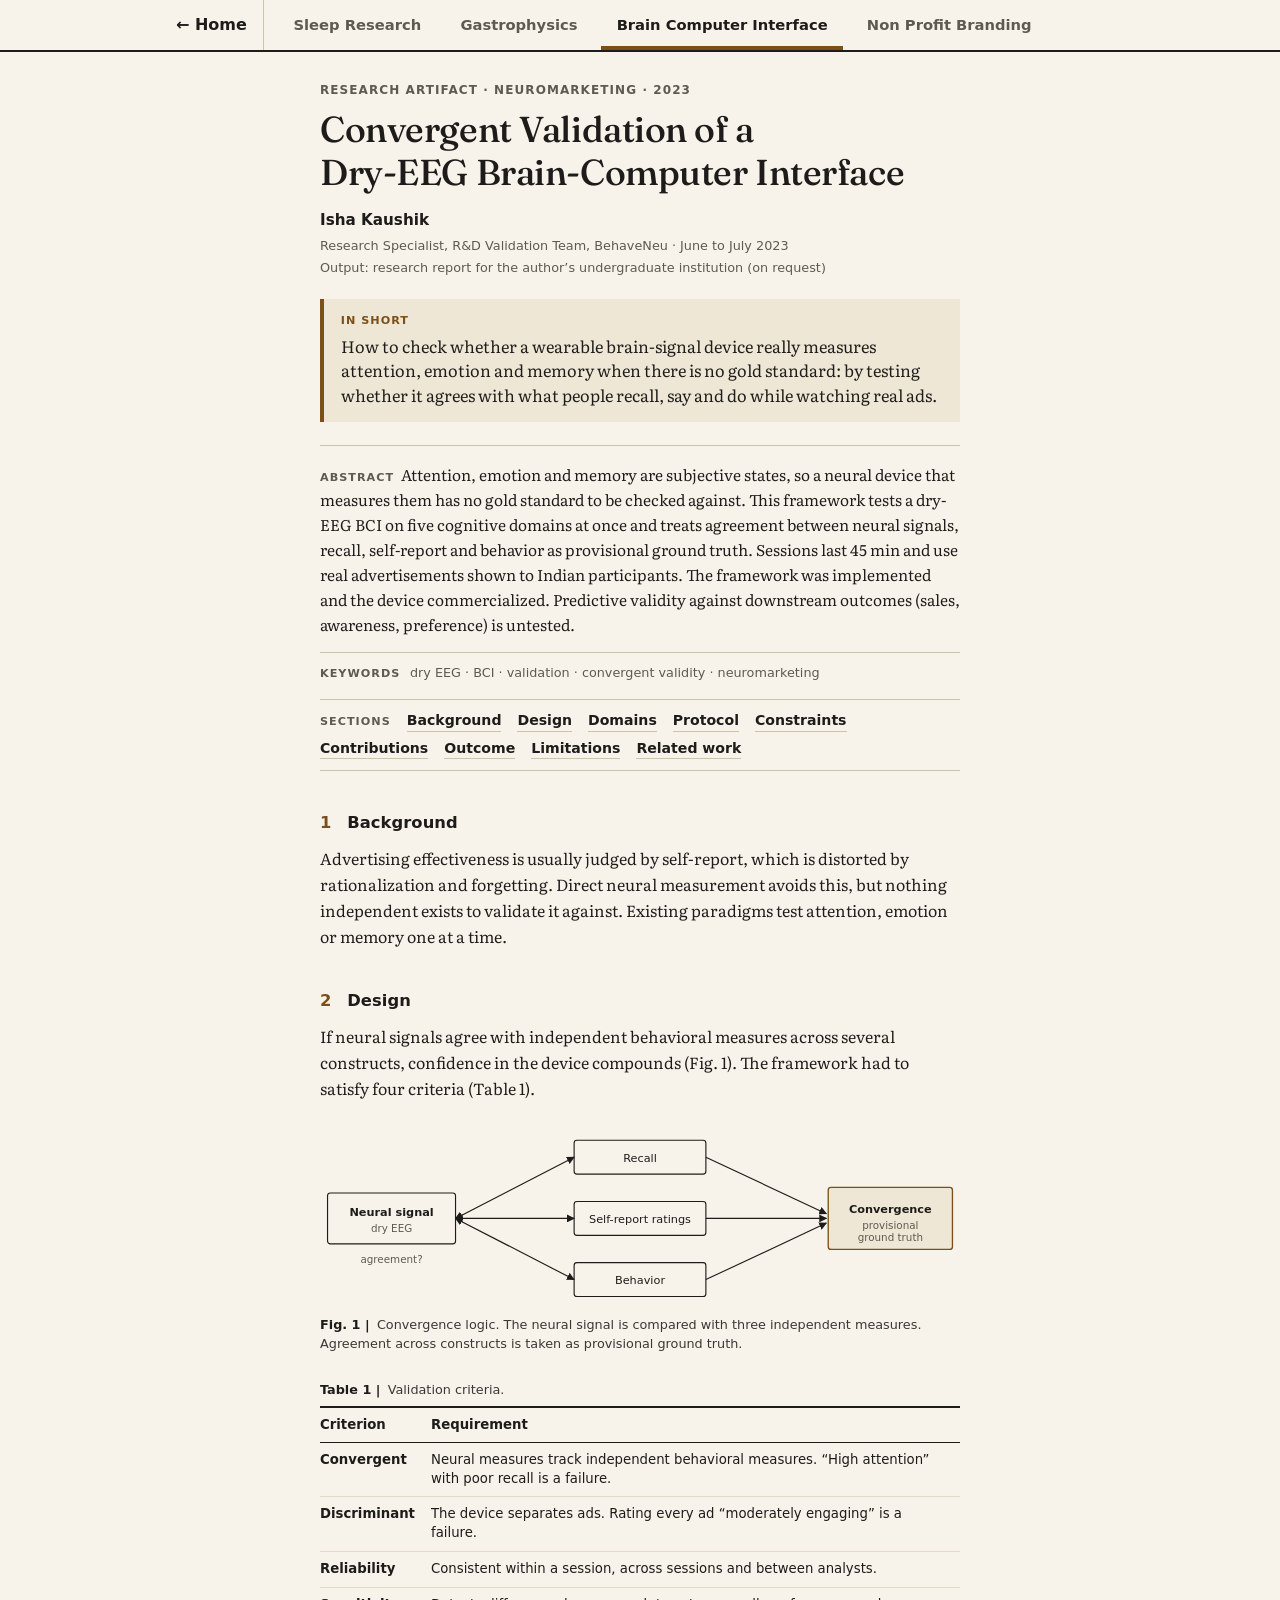
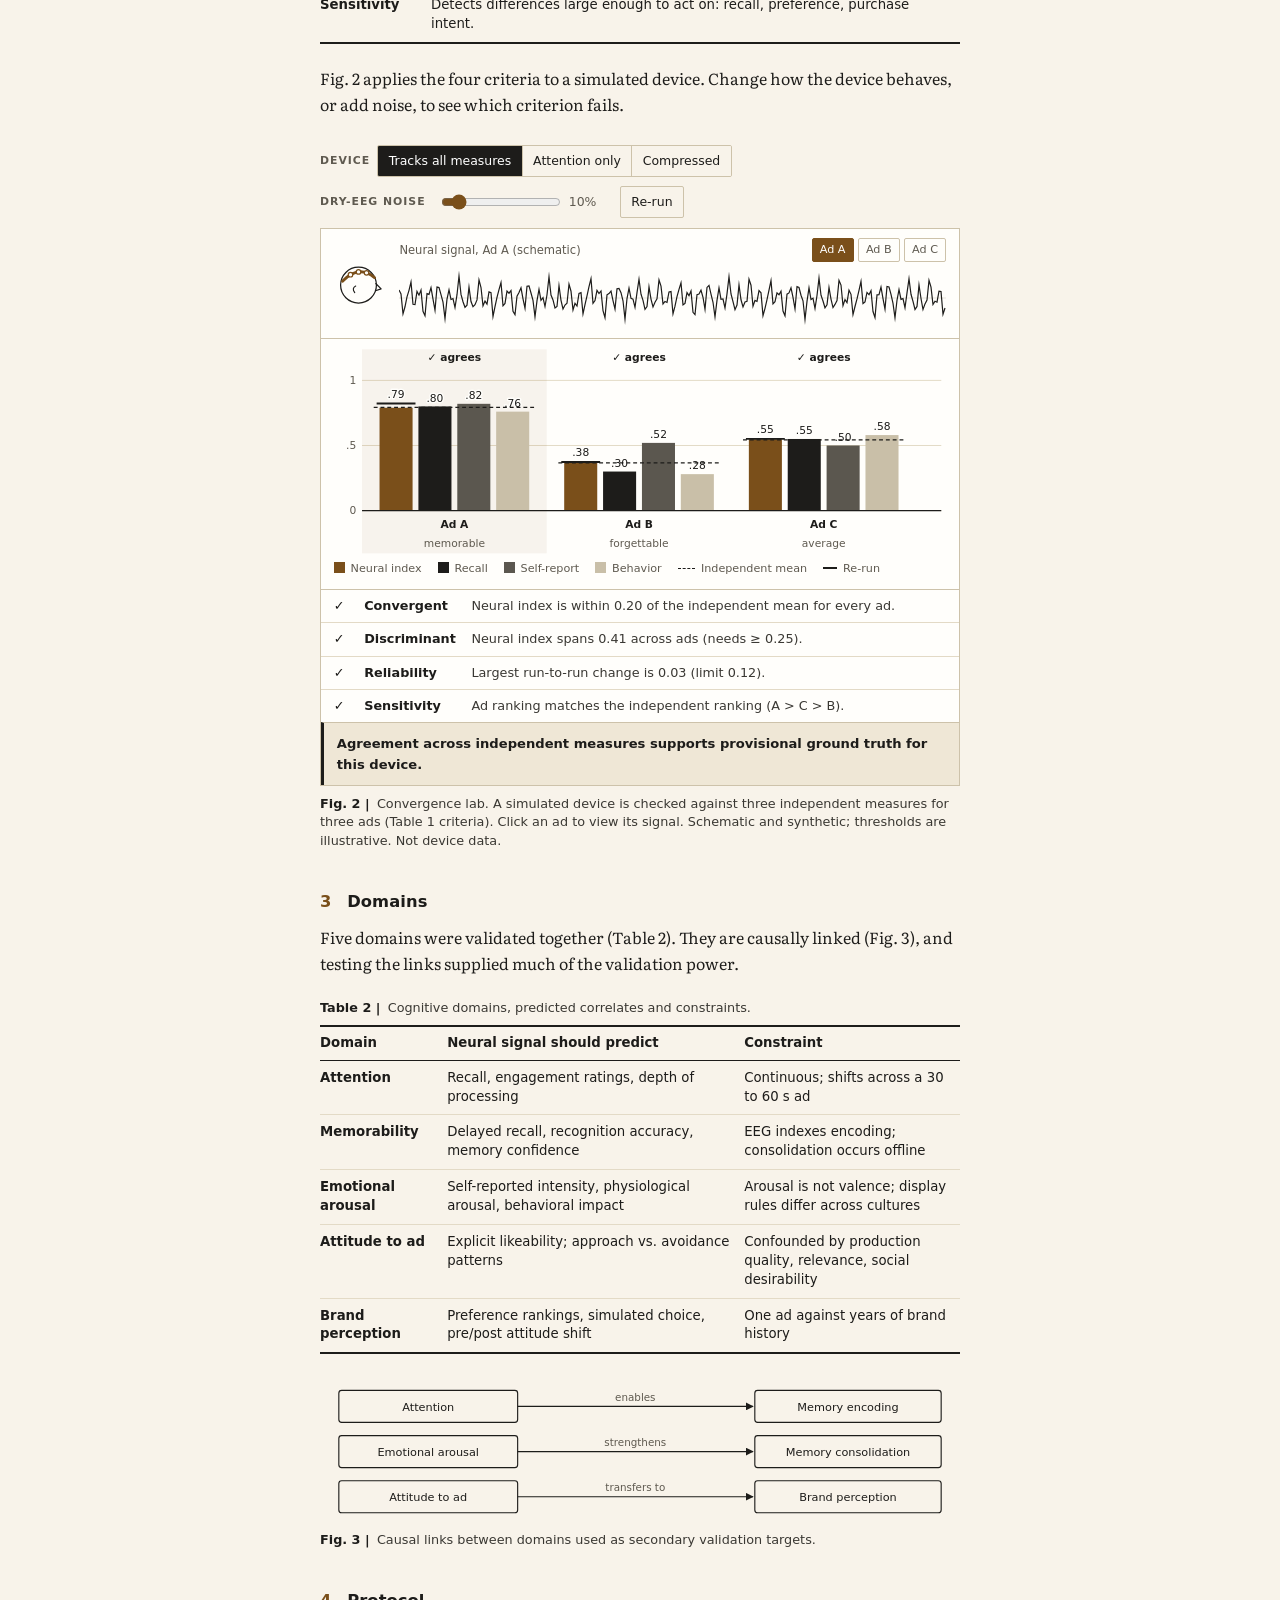
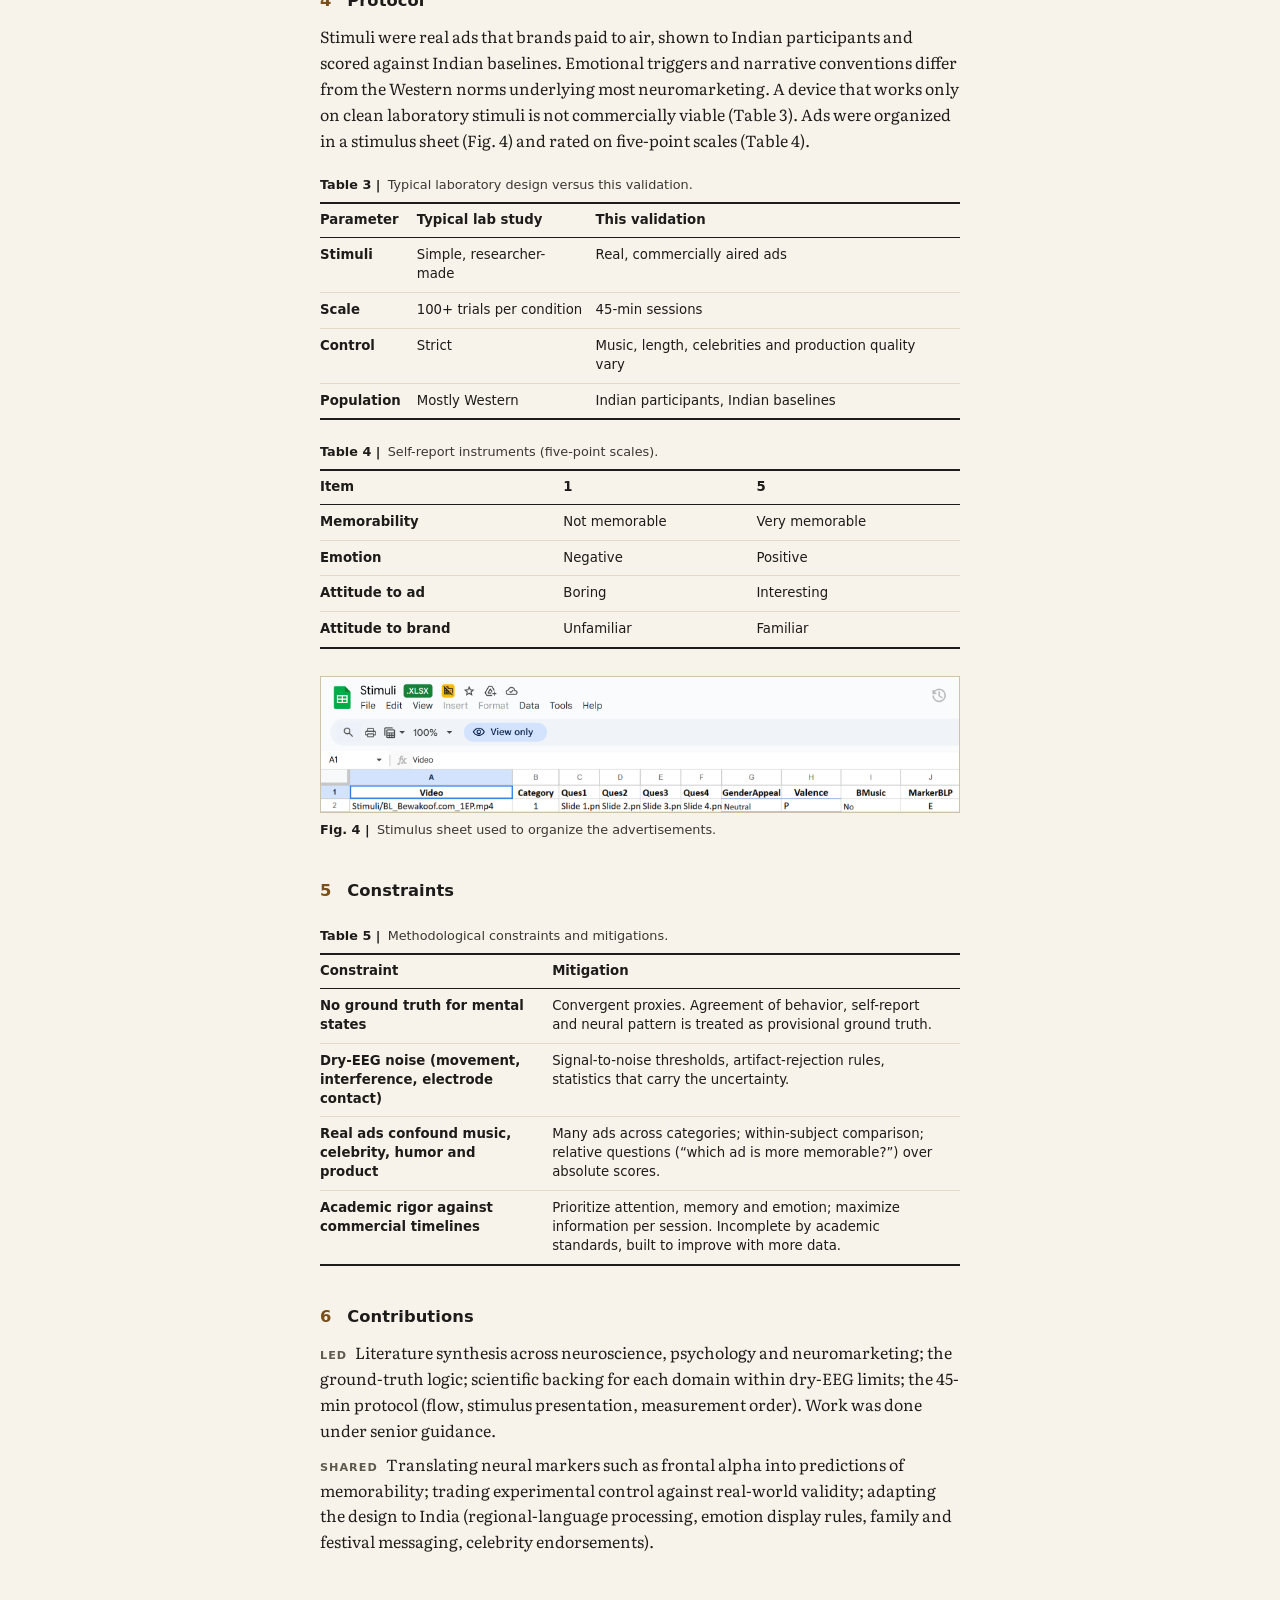
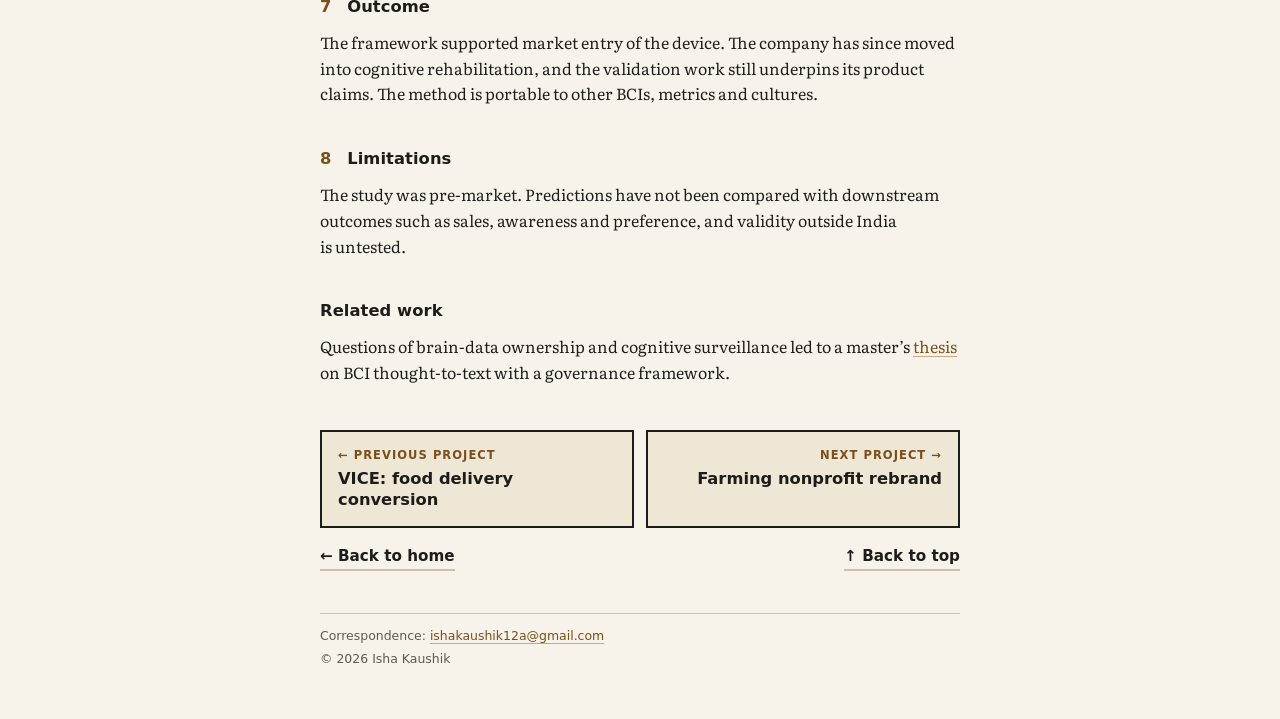
==== commit f7ae3d3b: "Add files via upload" ====
--- a/BCI-Project/index.html
+++ b/BCI-Project/index.html
@@ -16,7 +16,7 @@
 <body id="top">
 <header class="topnav"><div class="topnav-in">
 <a class="back" href="../index.html">← Home</a>
-<nav class="projects" aria-label="Projects"><a href="../Sleep%20Research%20Project/index.html">Sleep</a><a href="../Exp-Food-Psyc/index.html">VICE</a><a href="../BCI-Project/index.html" aria-current="page">BCI</a><a href="../DFSI-Project/index.html">Farming</a></nav>
+<nav class="projects" aria-label="Projects"><a href="../Sleep%20Research%20Project/index.html">Sleep Research</a><a href="../Exp-Food-Psyc/index.html">Gastrophysics</a><a href="../BCI-Project/index.html" aria-current="page">Brain Computer Interface</a><a href="../DFSI-Project/index.html">Non Profit Branding</a></nav>
 </div></header>
 <script>(function(){var p=document.querySelector(".projects"),a=p&&p.querySelector("[aria-current]");if(a)p.scrollLeft=a.offsetLeft-(p.clientWidth-a.offsetWidth)/2})()</script>
 <div class="page">
--- a/project.css
+++ b/project.css
@@ -29,12 +29,15 @@
 
 /* ---------- top navigation: sticky, bold, always visible ---------- */
 .topnav{position:sticky;top:0;z-index:30;background:rgba(248,243,234,.97);-webkit-backdrop-filter:blur(6px);backdrop-filter:blur(6px);border-bottom:2px solid var(--ink);font-family:var(--sans)}
-.topnav-in{max-width:44rem;margin:0 auto;padding:0 clamp(18px,5vw,32px);display:flex;align-items:stretch}
+.topnav-in{max-width:62rem;margin:0 auto;padding:0 clamp(18px,5vw,32px);display:flex;align-items:stretch}
 .topnav .back{flex:none;display:flex;align-items:center;min-height:50px;margin-right:.9rem;padding-right:1rem;border-right:1px solid var(--rule);font-size:1rem;font-weight:700;color:var(--ink);text-decoration:none;white-space:nowrap}
 .topnav .back:hover{color:var(--acc)}
-.topnav .projects{position:relative;flex:1;min-width:0;display:flex;gap:.1rem;overflow-x:auto;scrollbar-width:none;-webkit-overflow-scrolling:touch}
+.topnav .projects{position:relative;flex:1;min-width:0;display:flex;gap:.55rem;overflow-x:auto;scrollbar-width:none;-webkit-overflow-scrolling:touch}
 .topnav .projects::-webkit-scrollbar{display:none}
-.topnav .projects a{flex:none;display:flex;align-items:center;min-height:50px;padding:0 .8rem;font-size:.92rem;font-weight:600;color:var(--mute);text-decoration:none;white-space:nowrap}
+/* soft fade on the right edge, so a scrolling bar looks like it continues */
+.topnav .projects{-webkit-mask-image:linear-gradient(90deg,#000 calc(100% - 22px),transparent);mask-image:linear-gradient(90deg,#000 calc(100% - 22px),transparent)}
+@media (max-width:900px){.topnav .projects{gap:.3rem}.topnav .projects a{padding:0 .7rem;font-size:.88rem}}
+.topnav .projects a{flex:none;display:flex;align-items:center;min-height:50px;padding:0 .95rem;font-size:.92rem;font-weight:600;color:var(--mute);text-decoration:none;white-space:nowrap}
 .topnav .projects a:hover{color:var(--ink)}
 .topnav .projects a[aria-current="page"]{color:var(--ink);font-weight:700;box-shadow:inset 0 -4px 0 var(--acc)}
 .topnav a:focus-visible{outline-offset:-3px}
@@ -143,7 +146,7 @@
 .persona .pt{margin:.15rem 0 .2rem;font-family:var(--sans);font-size:1rem;font-weight:700;line-height:1.3}
 .persona .pe{margin:0 0 .55rem;font-family:var(--sans);font-size:.8rem;color:var(--mute)}
 .persona blockquote{margin:0;font-size:.93rem;font-style:italic;line-height:1.5}
-@media (max-width:560px){.topnav-in{padding:0 14px}.topnav .back{margin-right:.5rem;padding-right:.8rem;font-size:.95rem}.topnav .projects a{padding:0 .62rem;font-size:.9rem}}
+@media (max-width:560px){.topnav-in{padding:0 14px}.topnav .back{margin-right:.5rem;padding-right:.8rem;font-size:.95rem}.topnav .projects a{padding:0 .7rem;font-size:.9rem}.topnav .projects{gap:.3rem}}
 @media (max-width:560px){.personas{grid-template-columns:minmax(0,1fr)}}
 
 /* ---------- stacked diagrams (Sleep, Fig. 3) ---------- */
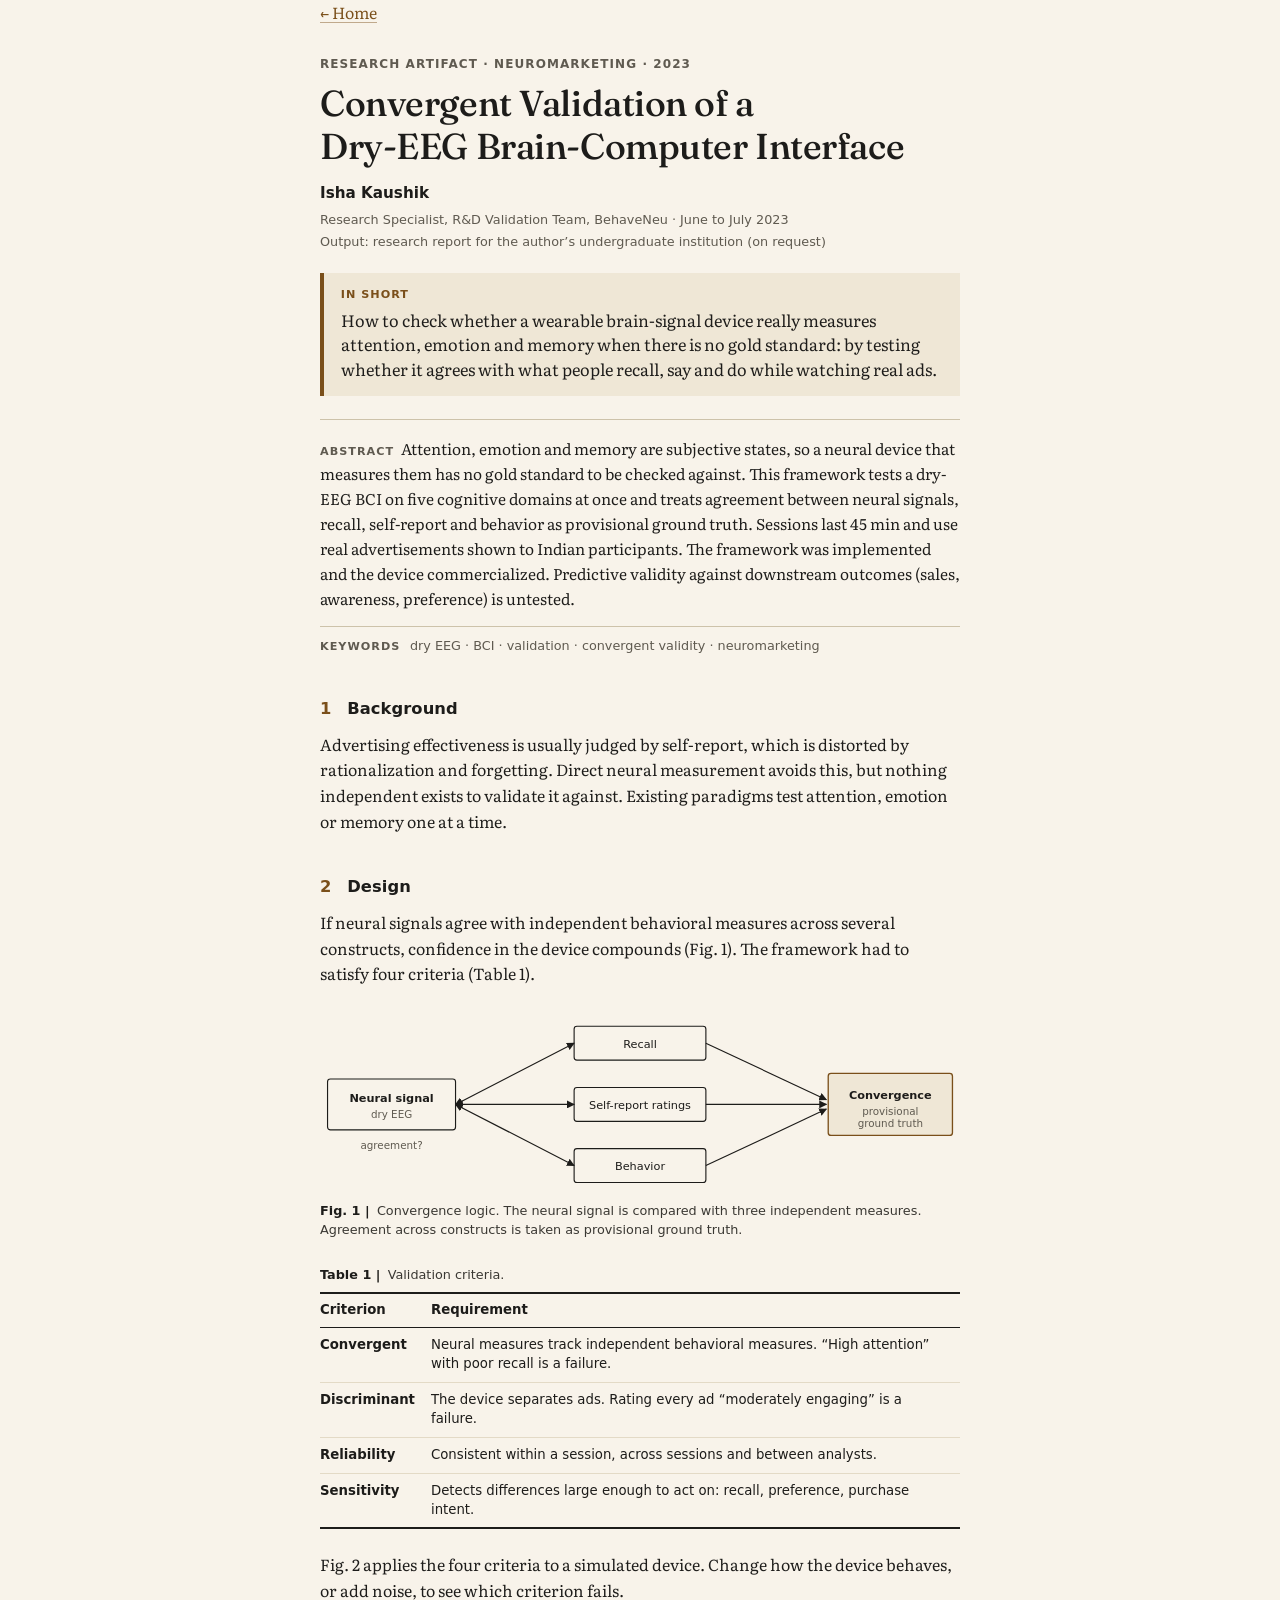
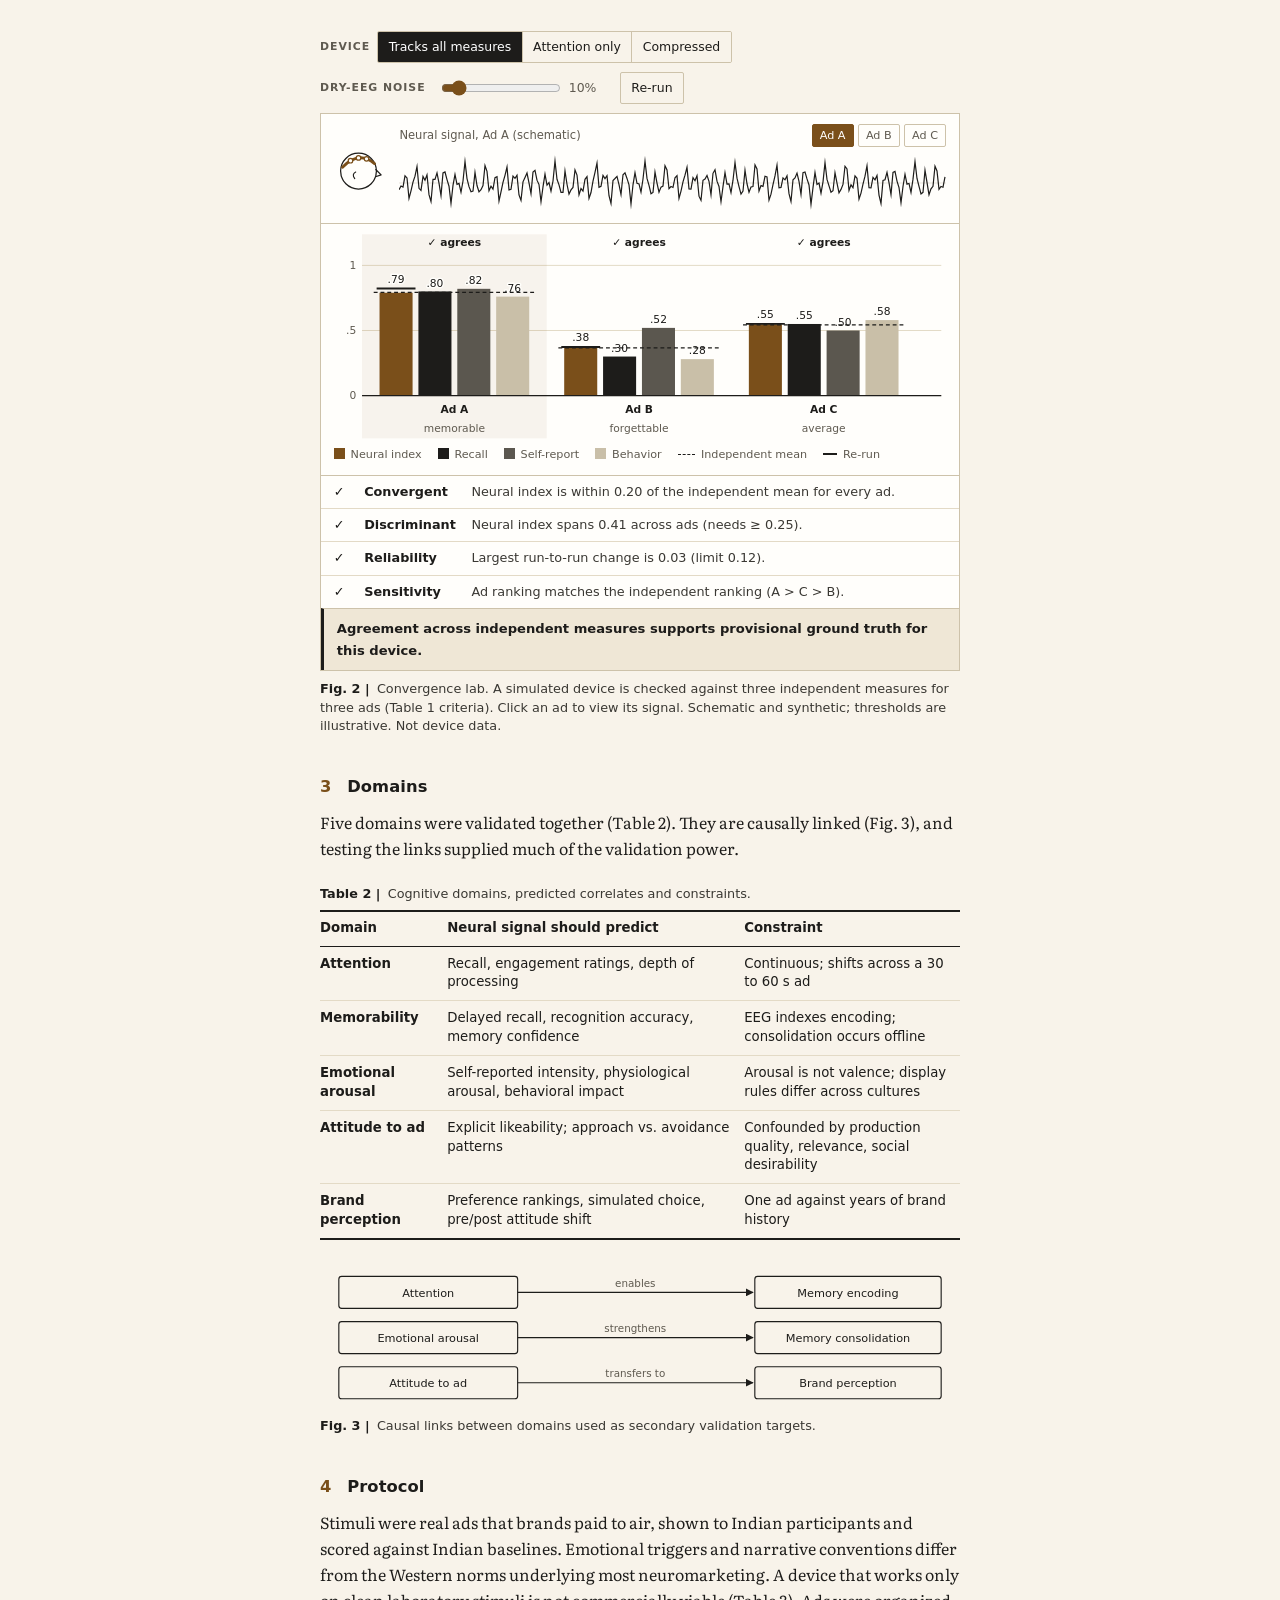
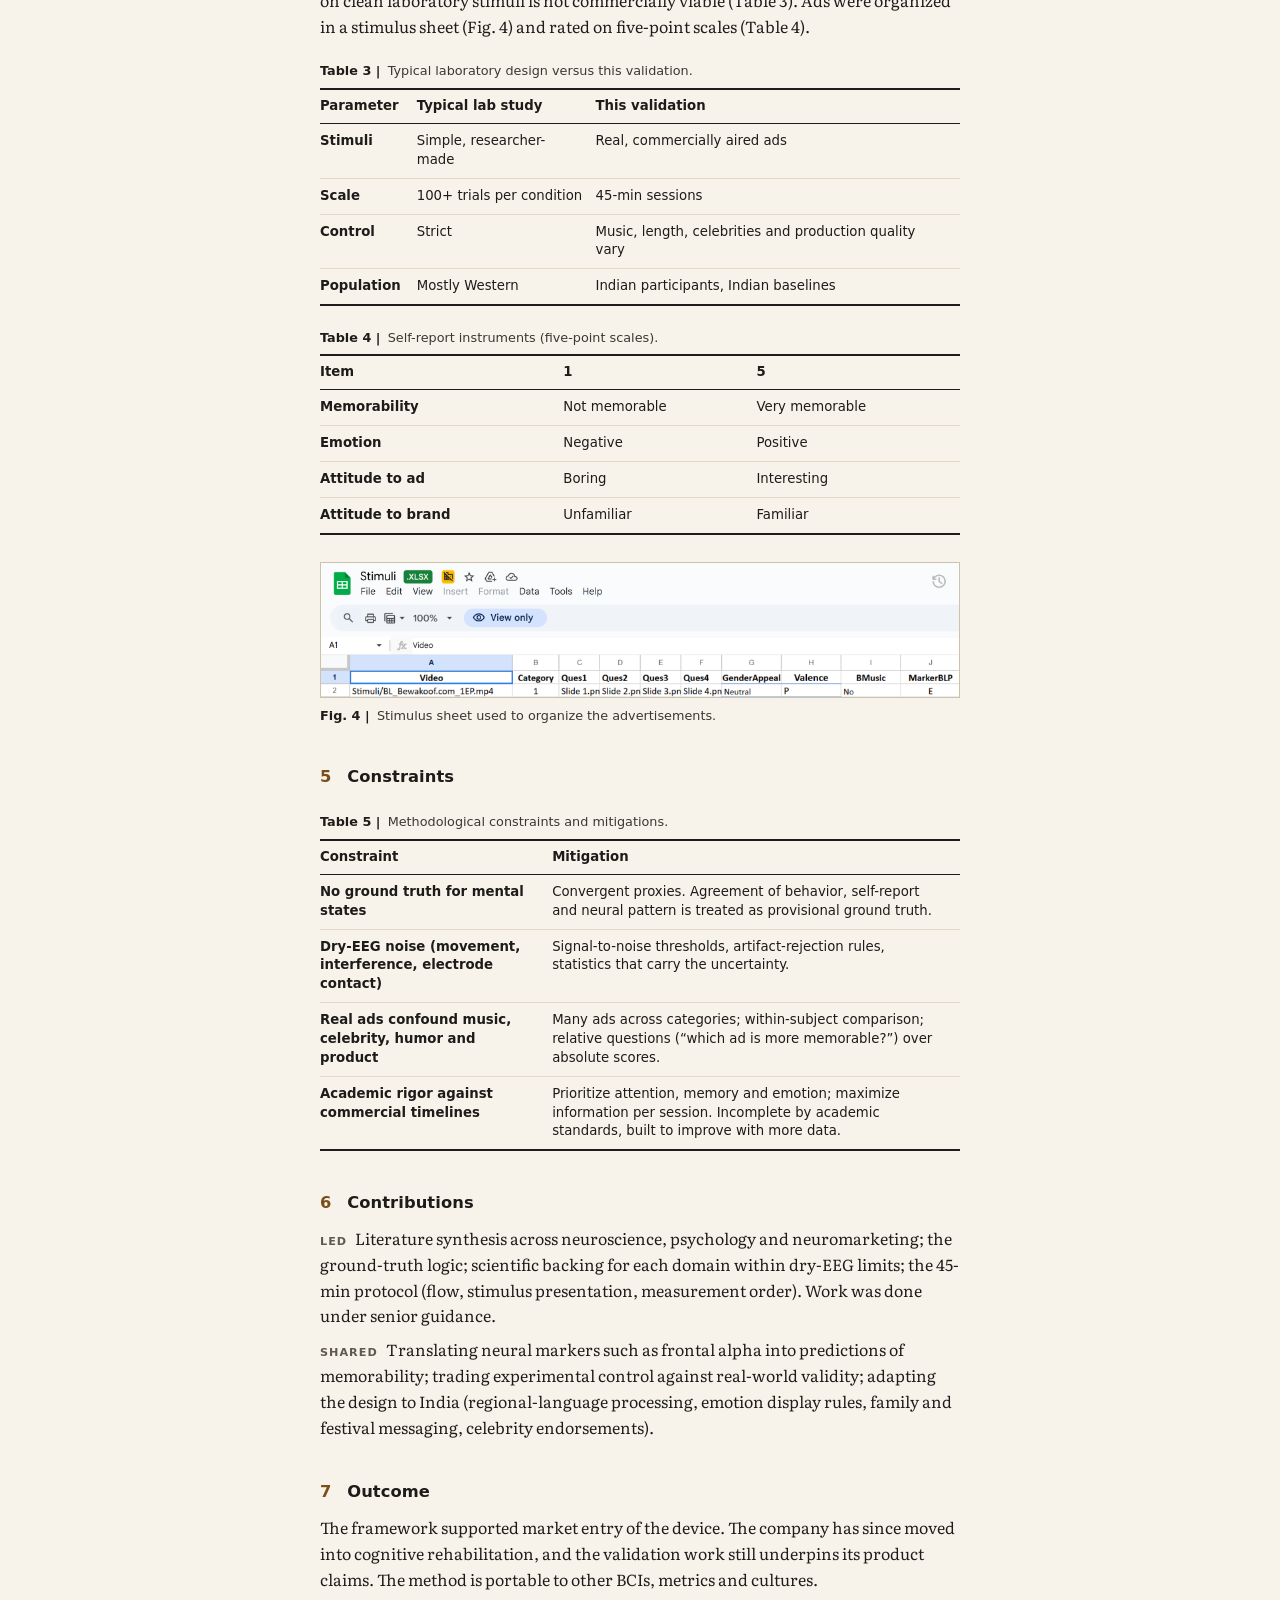
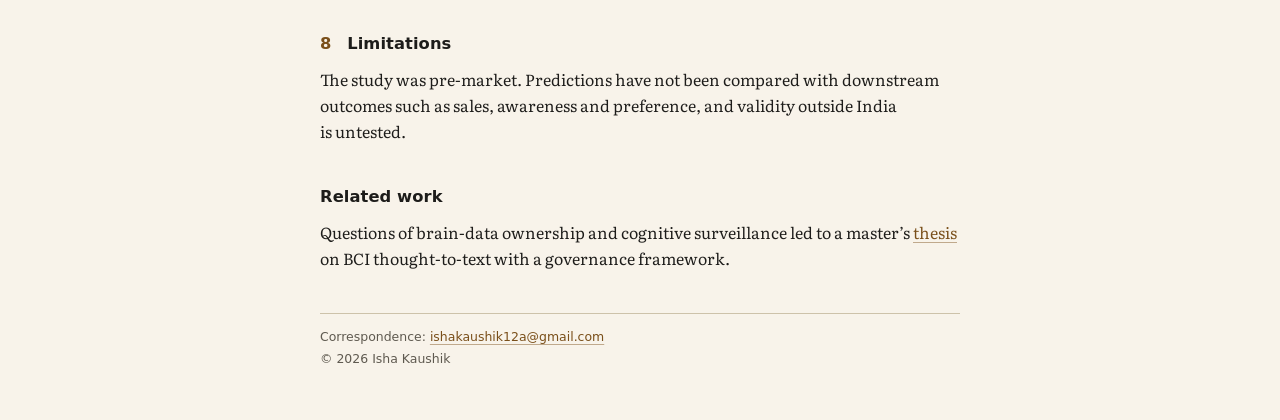
==== commit 5b1fda69: "Add files via upload" ====
--- a/BCI-Project/index.html
+++ b/BCI-Project/index.html
@@ -12,14 +12,11 @@
 <link href="https://fonts.googleapis.com/css2?family=Fraunces:opsz,wght@9..144,400..600&amp;family=Literata:ital,opsz,wght@0,7..72,300..700;1,7..72,300..600&amp;display=swap" rel="stylesheet">
 <link rel="stylesheet" href="../project.css">
 <link rel="stylesheet" href="lab.css">
+<script>if(top!==self)document.documentElement.classList.add("framed")</script>
 </head>
 <body id="top">
-<header class="topnav"><div class="topnav-in">
-<a class="back" href="../index.html">← Home</a>
-<nav class="projects" aria-label="Projects"><a href="../Sleep%20Research%20Project/index.html">Sleep Research</a><a href="../Exp-Food-Psyc/index.html">Gastrophysics</a><a href="../BCI-Project/index.html" aria-current="page">Brain Computer Interface</a><a href="../DFSI-Project/index.html">Non Profit Branding</a></nav>
-</div></header>
-<script>(function(){var p=document.querySelector(".projects"),a=p&&p.querySelector("[aria-current]");if(a)p.scrollLeft=a.offsetLeft-(p.clientWidth-a.offsetWidth)/2})()</script>
 <div class="page">
+<p class="home-link"><a href="../index.html">← Home</a></p>
 
 <p class="kicker">Research artifact · Neuromarketing · 2023</p>
 
@@ -34,7 +31,6 @@
   <p><span class="lab">Abstract</span>Attention, emotion and memory are subjective states, so a neural device that measures them has no gold standard to be checked against. This framework tests a dry-EEG BCI on five cognitive domains at once and treats agreement between neural signals, recall, self-report and behavior as provisional ground truth. Sessions last 45 min and use real advertisements shown to Indian participants. The framework was implemented and the device commercialized. Predictive validity against downstream outcomes (sales, awareness, preference) is untested.</p>
 </div>
 <p class="kw"><span class="lab">Keywords</span>dry EEG · BCI · validation · convergent validity · neuromarketing</p>
-<nav class="jump" aria-label="On this page"><span class="lab">Sections</span><a href="#background">Background</a><a href="#design">Design</a><a href="#domains">Domains</a><a href="#protocol">Protocol</a><a href="#constraints">Constraints</a><a href="#contributions">Contributions</a><a href="#outcome">Outcome</a><a href="#limitations">Limitations</a><a href="#related-work">Related work</a></nav>
 
 <h2 id="background">Background</h2>
 <p>Advertising effectiveness is usually judged by self-report, which is distorted by rationalization and forgetting. Direct neural measurement avoids this, but nothing independent exists to validate it against. Existing paradigms test attention, emotion or memory one at a time.</p>
@@ -223,11 +219,6 @@
 <h2 class="un" id="related-work">Related work</h2>
 <p>Questions of brain-data ownership and cognitive surveillance led to a master’s <a href="../media/Thesis%20Final%20Doc.pdf">thesis</a> on BCI thought-to-text with a governance framework.</p>
 
-<nav class="pager" aria-label="More projects">
-<a class="pv" href="../Exp-Food-Psyc/index.html" rel="prev"><span class="dir">← Previous project</span><span class="nm">VICE: food delivery conversion</span></a>
-<a class="nx" href="../DFSI-Project/index.html" rel="next"><span class="dir">Next project →</span><span class="nm">Farming nonprofit rebrand</span></a>
-</nav>
-<p class="pager-foot"><a href="../index.html">← Back to home</a><a href="#top">↑ Back to top</a></p>
 
 <div class="corr"><p>Correspondence: <a href="mailto:ishakaushik12a@gmail.com">ishakaushik12a@gmail.com</a></p><p>© 2026 Isha Kaushik</p></div>
 </div>
